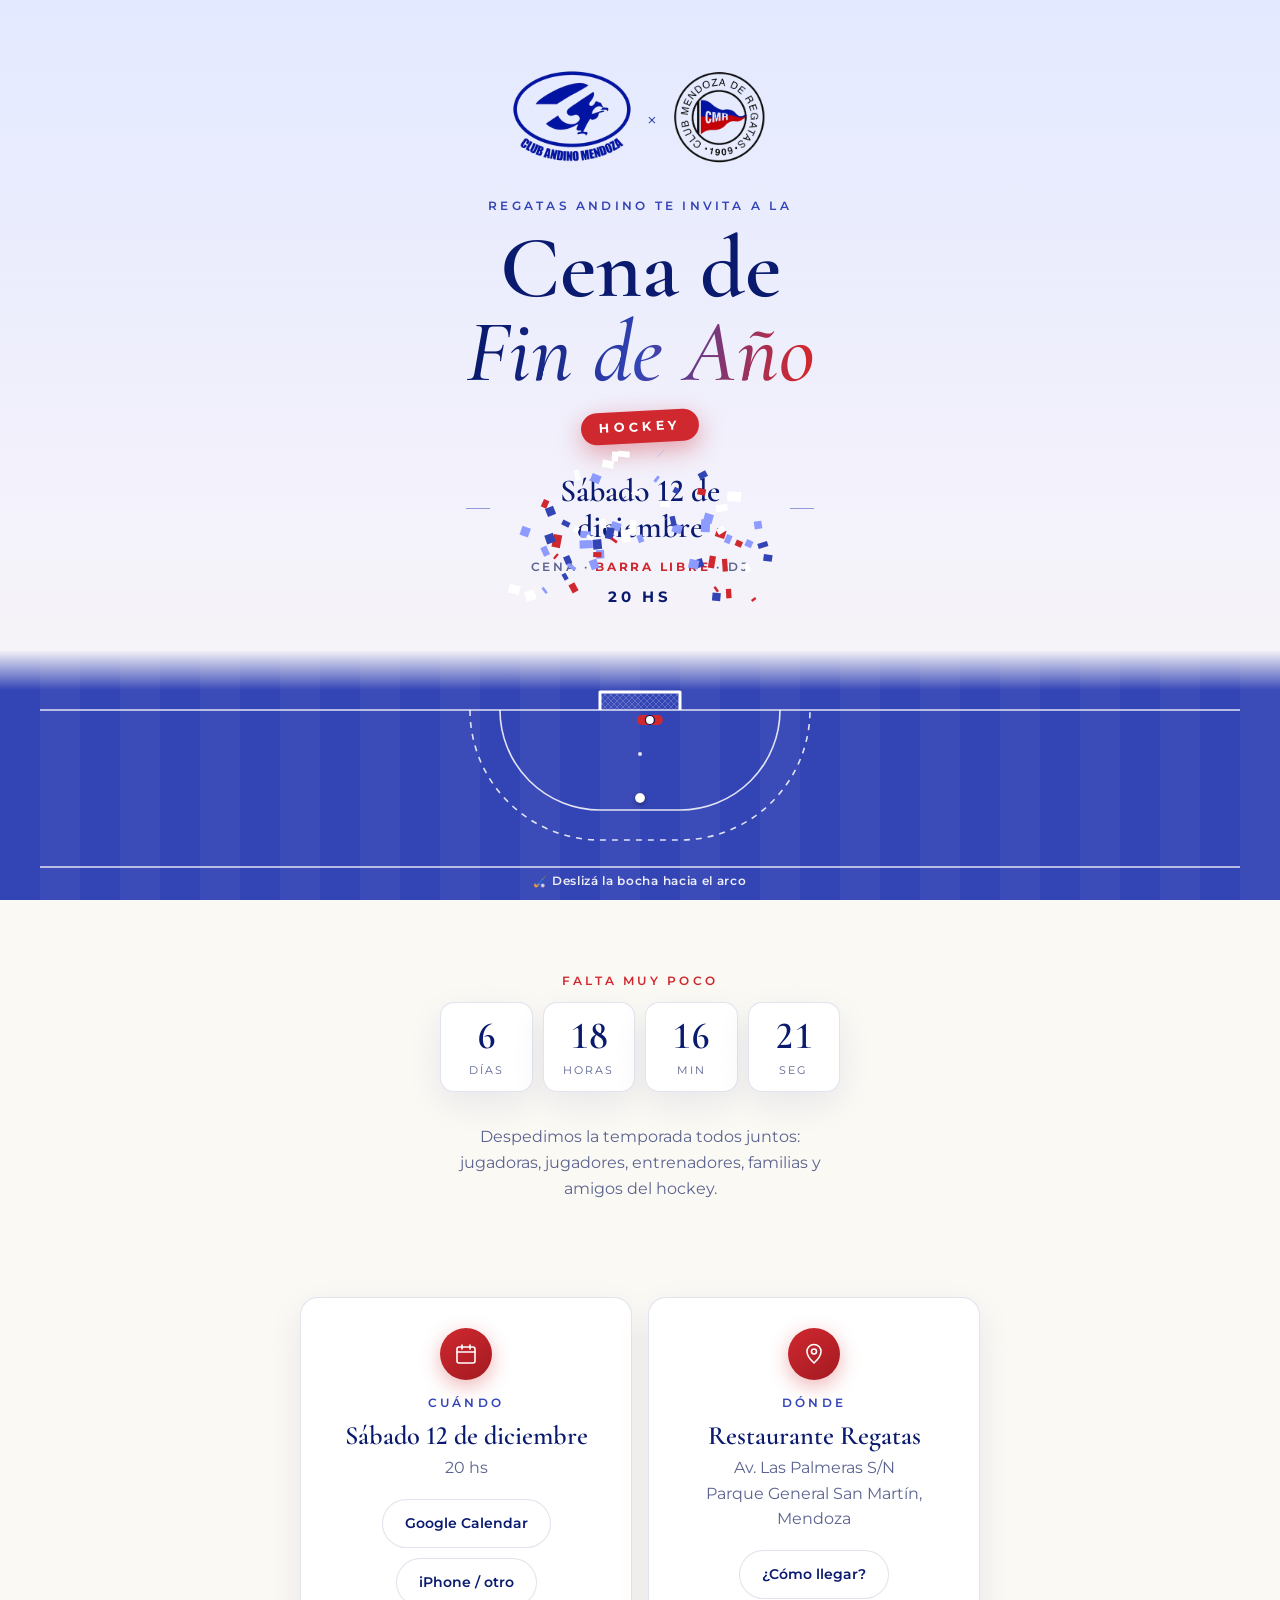
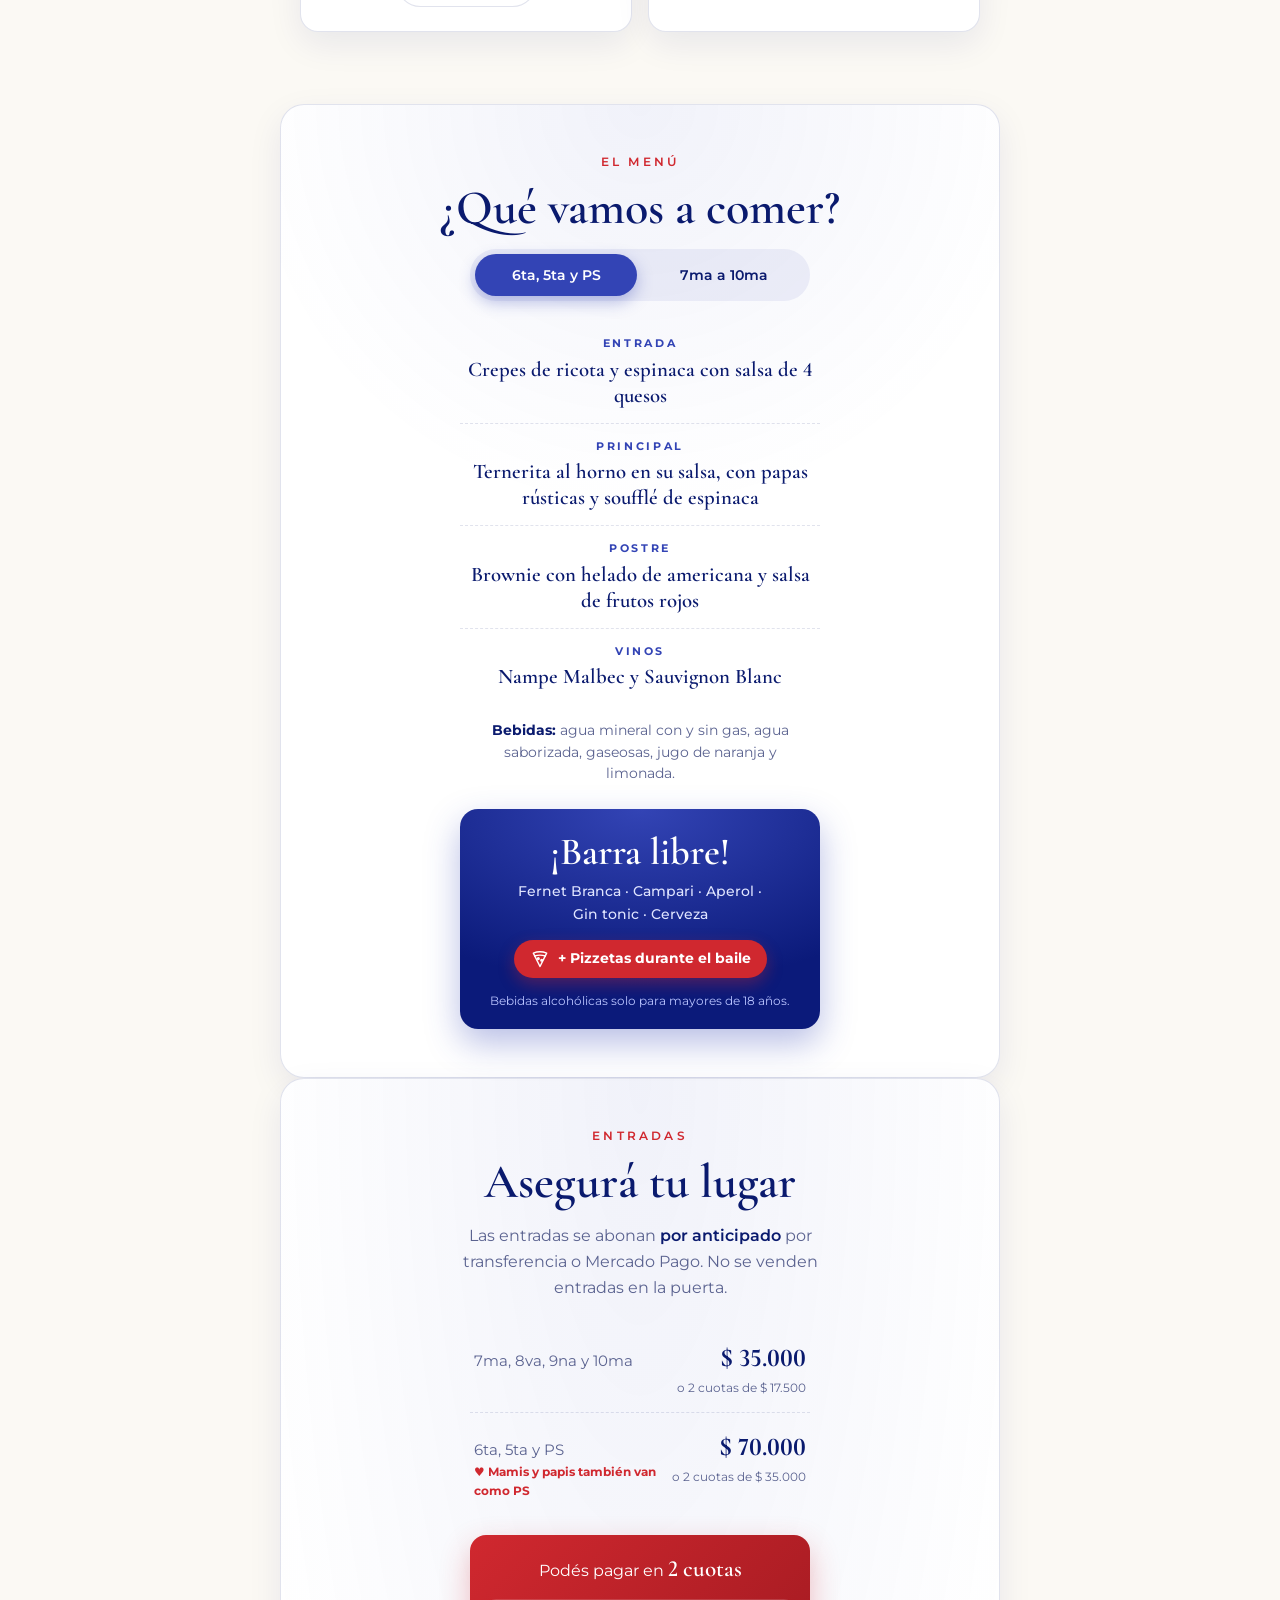
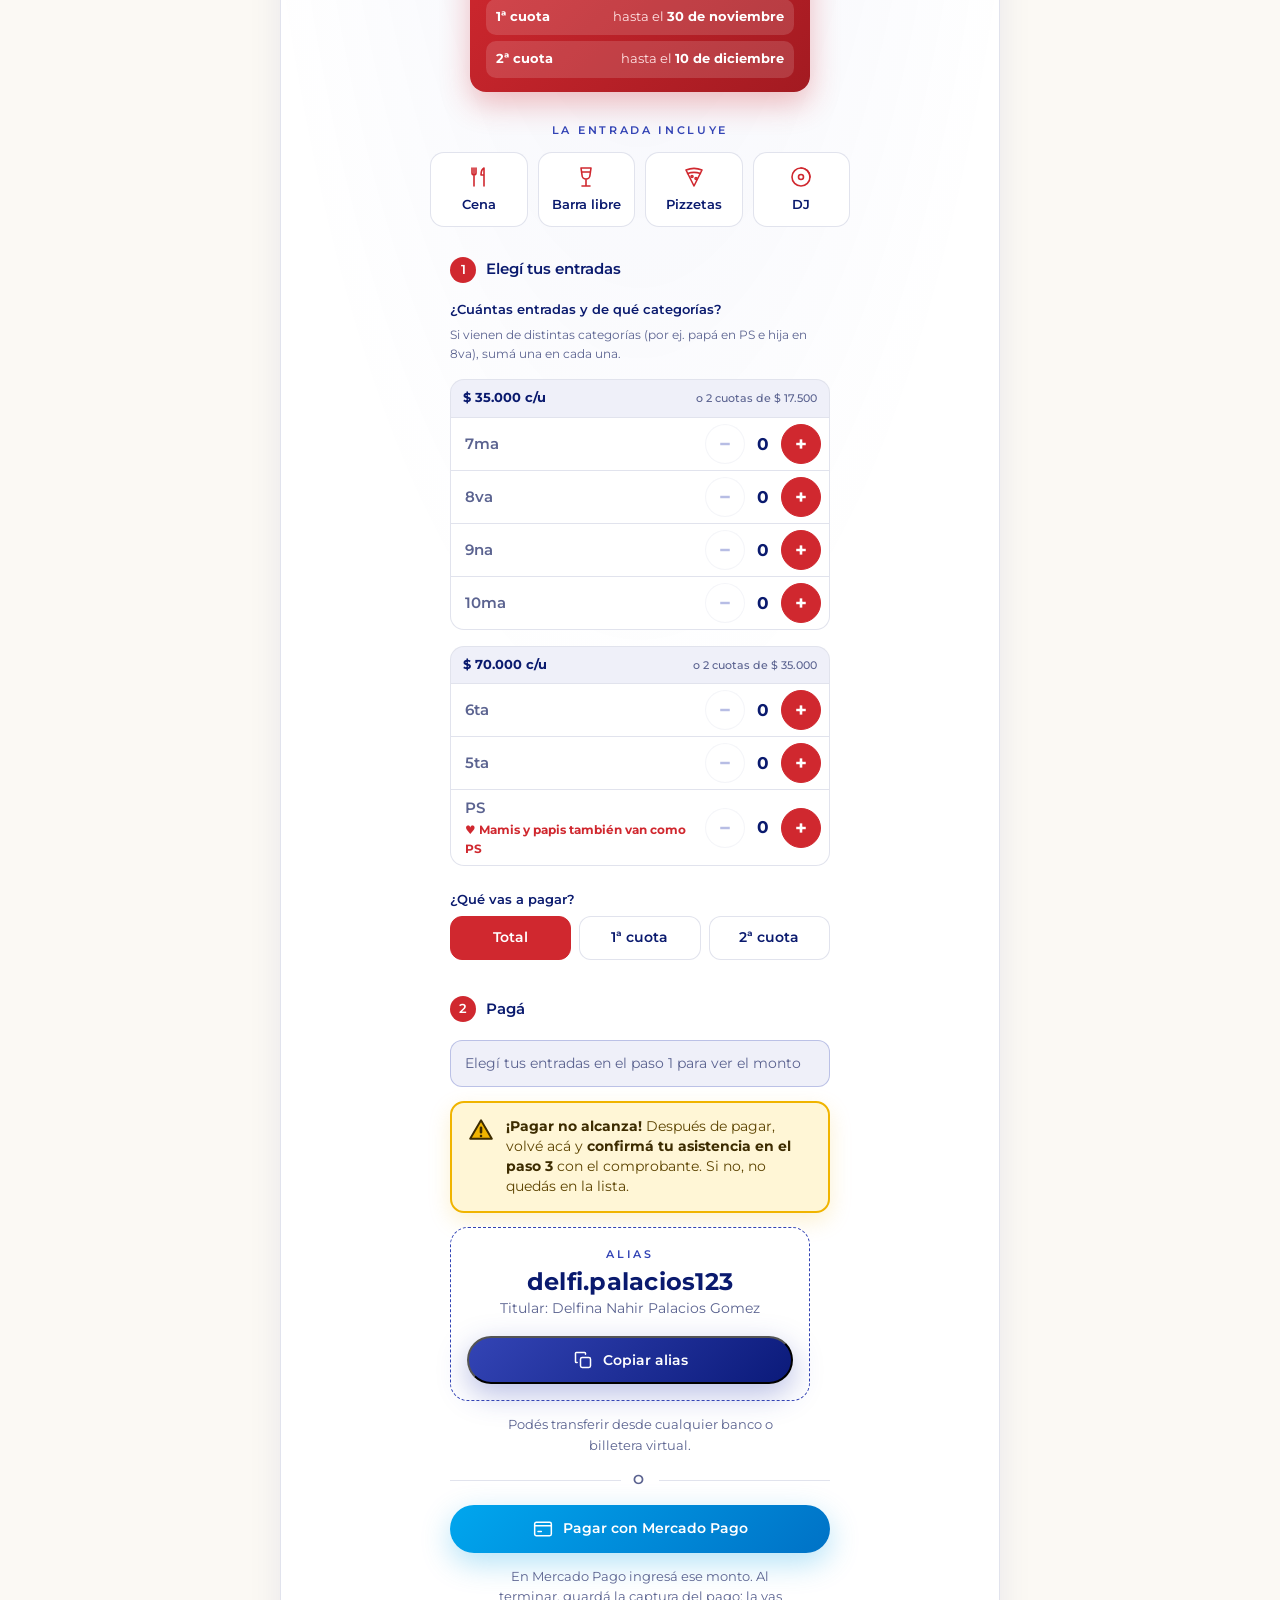
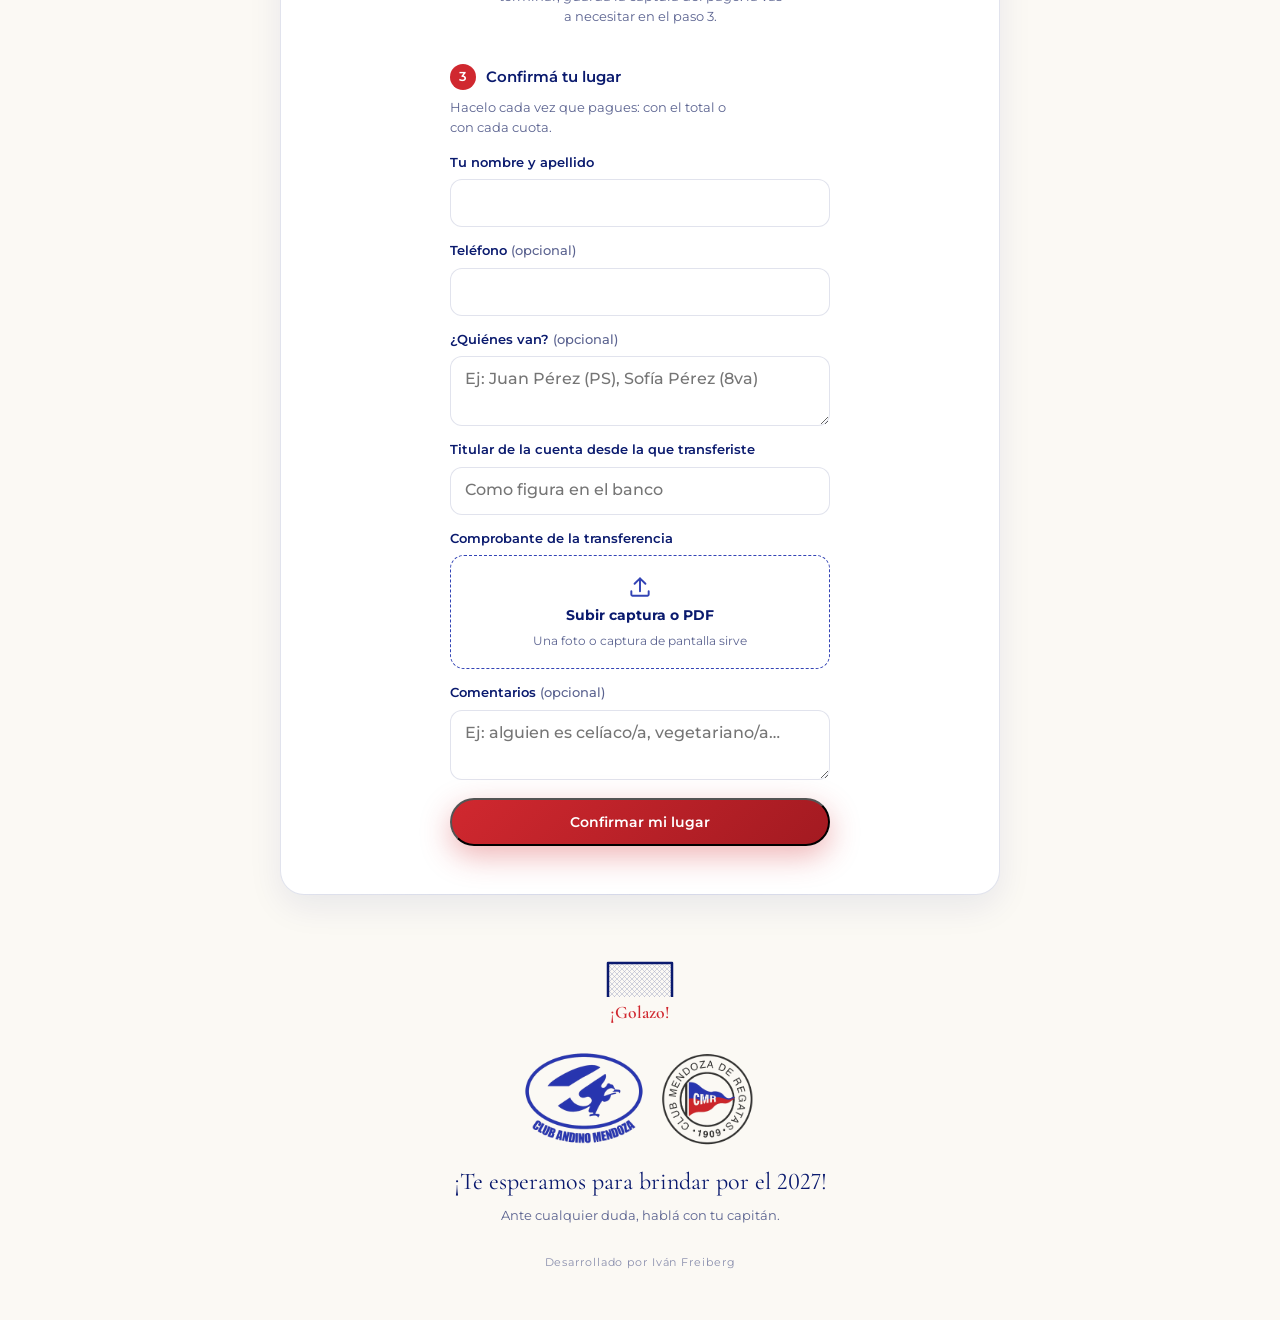
==== index.html @ 2623fb74 "La 2ª cuota no vuelve a sumar entradas en la planilla" ====
<!doctype html>
<html lang="es-AR" data-theme="claro">
<head>
  <meta charset="utf-8">
  <meta name="viewport" content="width=device-width, initial-scale=1, viewport-fit=cover">
  <title>Cena de Fin de Año del Hockey · Regatas Andino</title>
  <meta name="description" content="Te invitamos a la Cena de Fin de Año del Hockey de Regatas Andino. Sábado 12 de diciembre, 20 hs, en el Restaurante Regatas.">
  <meta name="theme-color" content="#e3e9ff">

  <!-- Tema de colores: la invitación es clara (data-theme="claro" en <html>).
       La versión oscura sigue disponible agregando ?tema=oscuro a la URL. -->
  <script>
    if (new URLSearchParams(location.search).get("tema") === "oscuro") {
      document.documentElement.removeAttribute("data-theme");
      document.querySelector('meta[name="theme-color"]').setAttribute("content", "#010a55");
    }
  </script>

  <!-- Vista previa al compartir por WhatsApp / redes sociales (las URLs tienen que ser absolutas) -->
  <link rel="canonical" href="https://ivancsir.github.io/cena-hockey/">
  <meta property="og:type" content="website">
  <meta property="og:url" content="https://ivancsir.github.io/cena-hockey/">
  <meta property="og:site_name" content="Regatas Andino">
  <meta property="og:locale" content="es_AR">
  <meta property="og:title" content="Cena de Fin de Año del Hockey · Regatas Andino">
  <meta property="og:description" content="Sábado 12 de diciembre · 20 hs · Restaurante Regatas. Cena, barra libre y DJ. ¡Te esperamos!">
  <meta property="og:image" content="https://ivancsir.github.io/cena-hockey/img/og-flyer-historia.jpg">
  <meta property="og:image:type" content="image/jpeg">
  <meta property="og:image:width" content="1080">
  <meta property="og:image:height" content="1920">
  <meta property="og:image:alt" content="Flyer de la Cena de Fin de Año del Hockey: sábado 12 de diciembre, 20 hs, Restaurante Regatas">
  <meta name="twitter:card" content="summary_large_image">

  <link rel="icon" href="img/logo-regatas.png">
  <link rel="preconnect" href="https://fonts.googleapis.com">
  <link rel="preconnect" href="https://fonts.gstatic.com" crossorigin>
  <link href="https://fonts.googleapis.com/css2?family=Cormorant+Garamond:ital,wght@0,500;0,600;1,500&family=Montserrat:wght@400;500;600;700&display=swap" rel="stylesheet">
  <!-- ?v=: cambiar el número en cada cambio para que los celulares no usen la versión vieja guardada -->
  <link rel="stylesheet" href="css/styles.css?v=4">
</head>
<body>

  <!-- ============ PORTADA ============ -->
  <header class="hero">
    <canvas class="stars" aria-hidden="true"></canvas>

    <div class="hero__content">
      <div class="logos">
        <img class="logo--blanco" src="img/logo-andino.png" alt="Club Andino Mendoza" width="660" height="520">
        <img class="logo--color" src="img/logo-andino-color.png" alt="Club Andino Mendoza" width="660" height="520">
        <span class="logos__x" aria-hidden="true">×</span>
        <img class="logo--blanco" src="img/logo-regatas.png" alt="Club Mendoza de Regatas" width="510" height="500">
        <img class="logo--color" src="img/logo-regatas-color.png" alt="Club Mendoza de Regatas" width="510" height="500">
      </div>

      <p class="eyebrow">Regatas Andino te invita a la</p>
      <h1 class="hero__title">Cena de<br><em>Fin de Año</em></h1>
      <p class="hero__tag">Hockey</p>
      <p class="hero__date">Sábado 12 de diciembre</p>
      <p class="hero__extras">Cena · <strong>Barra libre</strong> · DJ</p>
      <p class="hero__hora" data-hora>20 hs</p>
    </div>

    <!-- Cancha de hockey vista desde arriba: mini juego de tiro al arco -->
    <div class="pitch is-idle">
      <svg viewBox="0 0 400 250" preserveAspectRatio="xMidYMax meet" aria-hidden="true">
        <defs>
          <pattern id="red-cancha" width="6" height="6" patternUnits="userSpaceOnUse">
            <path d="M0 0L6 6M6 0L0 6" stroke="rgba(255,255,255,.35)" stroke-width=".6"/>
          </pattern>
        </defs>
        <!-- red del arco -->
        <rect x="160" y="42" width="80" height="18" fill="url(#red-cancha)"/>
        <g class="pitch__lines">
          <!-- línea de fondo -->
          <line x1="-400" y1="60" x2="800" y2="60"/>
          <!-- línea de 23 m -->
          <line x1="-400" y1="217" x2="800" y2="217"/>
          <!-- área -->
          <path d="M60 60 A100 100 0 0 0 160 160 L240 160 A100 100 0 0 0 340 60"/>
          <!-- línea punteada de 5 m -->
          <path class="pitch__dashed" d="M30 60 A130 130 0 0 0 160 190 L240 190 A130 130 0 0 0 370 60"/>
        </g>
        <!-- arco -->
        <path class="pitch__goal" d="M160 60 L160 42 L240 42 L240 60"/>
        <!-- punto de penal -->
        <circle class="pitch__spot" cx="200" cy="104" r="2"/>
        <!-- arquero (visto desde arriba) -->
        <g class="pitch__keeper" transform="translate(200 70)">
          <rect x="-13" y="-5" width="26" height="10" rx="5"/>
          <circle r="4.5"/>
        </g>
        <!-- bocha -->
        <circle class="pitch__ring" cx="200" cy="148" r="10"/>
        <circle class="pitch__ball" cx="200" cy="148" r="5"/>
      </svg>

      <button class="pitch__grab" type="button" aria-label="Patear al arco"></button>
      <p class="pitch__hint">🏑 Deslizá la bocha hacia el arco</p>
      <div class="pitch__toast" role="status" aria-live="polite">
        <strong></strong>
        <span></span>
        <small hidden>Seguí deslizando</small>
      </div>
    </div>
  </header>

  <main>

    <!-- ============ CUENTA REGRESIVA ============ -->
    <section id="cuenta" class="section reveal">
      <p class="eyebrow">Falta muy poco</p>
      <div class="countdown" data-countdown>
        <div><strong data-d>--</strong><span>días</span></div>
        <div><strong data-h>--</strong><span>horas</span></div>
        <div><strong data-m>--</strong><span>min</span></div>
        <div><strong data-s>--</strong><span>seg</span></div>
      </div>
      <p class="lead">Despedimos la temporada todos juntos: jugadoras, jugadores, entrenadores, familias y amigos del hockey.</p>
    </section>

    <!-- ============ CUÁNDO Y DÓNDE ============ -->
    <section class="section cards">
      <article class="card reveal">
        <div class="card__icon" aria-hidden="true">
          <svg viewBox="0 0 24 24"><rect x="3" y="5" width="18" height="16" rx="2"/><path d="M3 10h18M8 3v4M16 3v4"/></svg>
        </div>
        <h2>Cuándo</h2>
        <p class="card__big">Sábado 12 de diciembre</p>
        <p data-hora>20 hs</p>
        <div class="card__actions">
          <a class="btn btn--ghost" data-link="googleCalendar" target="_blank" rel="noopener">Google Calendar</a>
          <a class="btn btn--ghost" href="evento.ics" download="cena-hockey-regatas-andino.ics">iPhone / otro</a>
        </div>
      </article>

      <article class="card reveal">
        <div class="card__icon" aria-hidden="true">
          <svg viewBox="0 0 24 24"><path d="M12 21s-7-6.2-7-11.5A7 7 0 0 1 19 9.5C19 14.8 12 21 12 21Z"/><circle cx="12" cy="9.5" r="2.5"/></svg>
        </div>
        <h2>Dónde</h2>
        <p class="card__big">Restaurante Regatas</p>
        <p>Av. Las Palmeras S/N<br>Parque General San Martín, Mendoza</p>
        <div class="card__actions">
          <a class="btn btn--ghost" data-link="maps" target="_blank" rel="noopener">¿Cómo llegar?</a>
        </div>
      </article>
    </section>

    <!-- ============ MENÚ ============ -->
    <section id="menu" class="section section--panel reveal">
      <p class="eyebrow">El menú</p>
      <h2 class="section__title">¿Qué vamos a comer?</h2>

      <div class="tabs" role="tablist" aria-label="Menú según categoría">
        <button type="button" role="tab" id="tab-mayores" aria-controls="menu-mayores" aria-selected="true">6ta, 5ta y PS</button>
        <button type="button" role="tab" id="tab-menores" aria-controls="menu-menores" aria-selected="false" tabindex="-1">7ma a 10ma</button>
      </div>

      <div class="menu__panel" id="menu-mayores" role="tabpanel" aria-labelledby="tab-mayores">
        <dl class="platos">
          <div><dt>Entrada</dt><dd>Crepes de ricota y espinaca con salsa de 4 quesos</dd></div>
          <div><dt>Principal</dt><dd>Ternerita al horno en su salsa, con papas rústicas y soufflé de espinaca</dd></div>
          <div><dt>Postre</dt><dd>Brownie con helado de americana y salsa de frutos rojos</dd></div>
          <div><dt>Vinos</dt><dd>Nampe Malbec y Sauvignon Blanc</dd></div>
        </dl>
      </div>

      <div class="menu__panel" id="menu-menores" role="tabpanel" aria-labelledby="tab-menores" hidden>
        <dl class="platos">
          <div><dt>Principal</dt><dd>Milanesa con papas fritas</dd></div>
          <div><dt>Postre</dt><dd>Helado</dd></div>
        </dl>
      </div>

      <p class="menu__bebidas"><strong>Bebidas:</strong> agua mineral con y sin gas, agua saborizada, gaseosas, jugo de naranja y limonada.</p>

      <!-- Solo se muestra en la pestaña "6ta, 5ta y PS" -->
      <div class="barra" data-solo-tab="menu-mayores">
        <p class="barra__titulo">¡Barra libre!</p>
        <p class="barra__items">Fernet Branca · Campari · Aperol · Gin tonic · Cerveza</p>
        <p class="barra__pizzetas">
          <svg viewBox="0 0 24 24" aria-hidden="true"><path d="M4 5c5-2 11-2 16 0L12 21 4 5Z"/><path d="M5.6 8.4c4-1.3 8.8-1.3 12.8 0"/><circle cx="10" cy="11.5" r="1"/><circle cx="14" cy="13.5" r="1"/></svg>
          + Pizzetas durante el baile
        </p>
        <p class="barra__nota">Bebidas alcohólicas solo para mayores de 18 años.</p>
      </div>
    </section>

    <!-- ============ ENTRADAS ============ -->
    <section id="entradas" class="section section--panel reveal">
      <p class="eyebrow">Entradas</p>
      <h2 class="section__title">Asegurá tu lugar</h2>
      <p class="lead">Las entradas se abonan <strong>por anticipado</strong> por transferencia o Mercado Pago. No se venden entradas en la puerta.</p>

      <ul class="prices" data-prices></ul>

      <div class="cuotas">
        <p class="cuotas__title">Podés pagar en <strong>2 cuotas</strong></p>
        <ol class="cuotas__list">
          <li><strong>1ª cuota</strong><span>hasta el <b data-cuota1>30 de noviembre</b></span></li>
          <li><strong>2ª cuota</strong><span>hasta el <b data-cuota2>10 de diciembre</b></span></li>
        </ol>
      </div>

      <p class="includes__title">La entrada incluye</p>
      <ul class="includes">
        <li>
          <svg viewBox="0 0 24 24" aria-hidden="true"><path d="M7 3v8M5 3v5a2 2 0 0 0 4 0V3M7 11v10M17 21V3c-2 1-3 3.5-3 7h3"/></svg>
          Cena
        </li>
        <li>
          <svg viewBox="0 0 24 24" aria-hidden="true"><path d="M7 3h10l-1 7a4 4 0 0 1-8 0L7 3ZM12 14v7M8 21h8M7.5 7h9"/></svg>
          Barra libre
        </li>
        <li>
          <svg viewBox="0 0 24 24" aria-hidden="true"><path d="M4 5c5-2 11-2 16 0L12 21 4 5Z"/><path d="M5.6 8.4c4-1.3 8.8-1.3 12.8 0"/><circle cx="10" cy="11.5" r="1"/><circle cx="14" cy="13.5" r="1"/></svg>
          Pizzetas
        </li>
        <li>
          <svg viewBox="0 0 24 24" aria-hidden="true"><circle cx="12" cy="12" r="9"/><circle cx="12" cy="12" r="2.5"/><path d="M12 3a9 9 0 0 1 9 9"/></svg>
          DJ
        </li>
      </ul>

      <!-- Compra en 3 pasos: 1) entradas → 2) pago → 3) datos + comprobante -->
      <div class="pago">
        <form class="form" data-form novalidate>

        <!-- PASO 1 -->
        <p class="pago__step" id="confirmar"><span>1</span> Elegí tus entradas</p>

        <fieldset class="field entradas-sel" data-entradas>
          <legend>¿Cuántas entradas y de qué categorías?</legend>
          <p class="entradas-sel__hint">Si vienen de distintas categorías (por ej. papá en PS e hija en 8va), sumá una en cada una.</p>
          <!-- Las categorías se arman desde CONFIG.precios en js/main.js -->
        </fieldset>

        <fieldset class="field opciones">
          <legend>¿Qué vas a pagar?</legend>
          <label><input type="radio" name="pago" value="Total" checked><span>Total</span></label>
          <label><input type="radio" name="pago" value="1ª cuota"><span>1ª cuota</span></label>
          <label><input type="radio" name="pago" value="2ª cuota"><span>2ª cuota</span></label>
        </fieldset>

        <p class="form__cuota2" data-aviso-cuota2 hidden>Elegí arriba <strong>las mismas entradas que en la 1ª cuota</strong>. Es solo para calcular el monto: no se suman entradas nuevas.</p>

        <p class="form__total" data-total hidden>Total a transferir: <strong></strong></p>

        <!-- PASO 2 -->
        <p class="pago__step"><span>2</span> Pagá</p>

        <div class="pago__monto" data-monto-pago>
          <span data-monto-label>Elegí tus entradas en el paso 1 para ver el monto</span>
          <strong data-monto-valor></strong>
        </div>

        <div class="pago__aviso" role="note">
          <svg viewBox="0 0 24 24" aria-hidden="true"><path d="M12 3 2 20h20L12 3Z"/><path d="M12 10v4M12 17.5v.01" fill="none" stroke-width="2.4"/></svg>
          <p><strong>¡Pagar no alcanza!</strong> Después de pagar, volvé acá y <strong>confirmá tu asistencia en el paso 3</strong> con el comprobante. Si no, no quedás en la lista.</p>
        </div>

        <div class="pago__box">
          <p class="pago__label">Alias</p>
          <p class="pago__alias" data-alias>PENDIENTE</p>
          <p class="pago__titular">Titular: <span data-titular>PENDIENTE</span></p>
          <button class="btn btn--primary pago__copy" type="button" data-copiar>
            <svg viewBox="0 0 24 24" aria-hidden="true"><rect x="9" y="9" width="12" height="12" rx="2"/><path d="M5 15H4a1 1 0 0 1-1-1V4a1 1 0 0 1 1-1h10a1 1 0 0 1 1 1v1"/></svg>
            <span>Copiar alias</span>
          </button>
        </div>
        <p class="pago__hint pago__hint--sm">Podés transferir desde cualquier banco o billetera virtual.</p>

        <p class="pago__o"><span>o</span></p>
        <a class="btn btn--mp" data-link="mercadoPago" target="_blank" rel="noopener">
          <svg viewBox="0 0 24 24" aria-hidden="true"><path d="M2 8h20v10a2 2 0 0 1-2 2H4a2 2 0 0 1-2-2V8Zm0 0V6a2 2 0 0 1 2-2h16a2 2 0 0 1 2 2v2M6 15h4"/></svg>
          Pagar con Mercado Pago
        </a>
        <p class="pago__hint">En Mercado Pago ingresá ese monto. Al terminar, guardá la captura del pago: la vas a necesitar en el paso 3.</p>

        <!-- PASO 3 -->
        <p class="pago__step"><span>3</span> Confirmá tu lugar</p>
        <p class="pago__hint pago__hint--top">Hacelo cada vez que pagues: con el total o con cada cuota.</p>

          <label class="field">
            <span>Tu nombre y apellido</span>
            <input name="nombre" type="text" autocomplete="name" required maxlength="80">
          </label>

          <label class="field">
            <span>Teléfono <em>(opcional)</em></span>
            <input name="telefono" type="tel" autocomplete="tel" inputmode="tel" maxlength="30">
          </label>

          <label class="field">
            <span>¿Quiénes van? <em>(opcional)</em></span>
            <textarea name="asistentes" rows="2" maxlength="400" placeholder="Ej: Juan Pérez (PS), Sofía Pérez (8va)"></textarea>
          </label>

          <label class="field">
            <span>Titular de la cuenta desde la que transferiste</span>
            <input name="titular" type="text" required maxlength="80" placeholder="Como figura en el banco">
          </label>

          <div class="field">
            <span>Comprobante de la transferencia</span>
            <label class="upload" data-upload>
              <input name="comprobante" type="file" accept="image/*,application/pdf" required>
              <svg viewBox="0 0 24 24" aria-hidden="true"><path d="M12 16V4M7 9l5-5 5 5M4 16v3a1 1 0 0 0 1 1h14a1 1 0 0 0 1-1v-3"/></svg>
              <strong data-upload-label>Subir captura o PDF</strong>
              <small>Una foto o captura de pantalla sirve</small>
            </label>
          </div>

          <label class="field">
            <span>Comentarios <em>(opcional)</em></span>
            <textarea name="comentarios" rows="2" maxlength="300" placeholder="Ej: alguien es celíaco/a, vegetariano/a…"></textarea>
          </label>

          <!-- Trampa para bots: no completar -->
          <input class="form__hp" name="website" type="text" tabindex="-1" autocomplete="off" aria-hidden="true">

          <p class="form__error" data-form-error role="alert" hidden></p>

          <button class="btn btn--primary form__submit" type="submit">
            <span data-submit-label>Confirmar mi lugar</span>
          </button>
        </form>

        <div class="form__ok" data-form-ok hidden>
          <p class="form__ok-title">¡Ya estás en la lista! 🏑</p>
          <p>Vamos a verificar tu transferencia. ¡Nos vemos el sábado 12 de diciembre!</p>
          <p class="form__ok-cuota" data-ok-cuota hidden>Acordate: la <strong>2ª cuota</strong> se paga hasta el <strong data-cuota2>10 de diciembre</strong>. Cuando la pagues, volvé a cargar el comprobante acá eligiendo “2ª cuota”.</p>
          <button class="btn btn--ghost" type="button" data-form-otra>Cargar otra persona</button>
        </div>
      </div>
    </section>

  </main>

  <footer class="footer">
    <div class="footer__goal" aria-hidden="true">
      <svg viewBox="0 0 76 40">
        <defs>
          <pattern id="red-pie" width="5" height="5" patternUnits="userSpaceOnUse">
            <path d="M0 0L5 5M5 0L0 5" stroke="currentColor" stroke-width=".5" opacity=".35"/>
          </pattern>
        </defs>
        <rect class="red" x="6" y="4" width="64" height="34" fill="url(#red-pie)"/>
        <path class="marco" d="M6 38 L6 4 L70 4 L70 38"/>
      </svg>
      <p class="footer__goal-txt">¡Golazo!</p>
    </div>
    <div class="logos logos--small">
      <img class="logo--blanco" src="img/logo-andino.png" alt="Club Andino Mendoza" loading="lazy" width="660" height="520">
      <img class="logo--color" src="img/logo-andino-color.png" alt="Club Andino Mendoza" loading="lazy" width="660" height="520">
      <img class="logo--blanco" src="img/logo-regatas.png" alt="Club Mendoza de Regatas" loading="lazy" width="510" height="500">
      <img class="logo--color" src="img/logo-regatas-color.png" alt="Club Mendoza de Regatas" loading="lazy" width="510" height="500">
    </div>
    <p>¡Te esperamos para brindar por el 2027!</p>
    <p class="footer__small">Ante cualquier duda, hablá con tu capitán.</p>
    <p class="footer__credit">Desarrollado por Iván Freiberg</p>
  </footer>

  <!-- Barra fija para celular -->
  <nav class="dock" aria-label="Acciones rápidas">
    <a href="#entradas">Entradas</a>
    <a class="dock__main" href="#confirmar">Confirmar</a>
    <a data-link="maps" target="_blank" rel="noopener">Cómo llegar</a>
  </nav>

  <!-- La jugada: recorrido de la bocha mientras se baja -->
  <svg class="jugada" aria-hidden="true">
    <defs><clipPath id="jugada-clip"><rect x="0" y="0" width="100%" height="0"/></clipPath></defs>
    <path class="jugada__trail" clip-path="url(#jugada-clip)"/>
    <circle class="jugada__ball" r="6" style="opacity:0"/>
  </svg>

  <!-- Festejo de gol al confirmar o comprar -->
  <div class="gol" hidden>
    <div class="gol__card" role="status" aria-live="assertive">
      <svg class="gol__arco" viewBox="0 0 150 80" aria-hidden="true">
        <defs>
          <pattern id="red-gol" width="7" height="7" patternUnits="userSpaceOnUse">
            <path d="M0 0L7 7M7 0L0 7" stroke="rgba(255,255,255,.4)" stroke-width=".7"/>
          </pattern>
        </defs>
        <rect class="red" x="10" y="8" width="130" height="70" fill="url(#red-gol)"/>
        <path class="marco" d="M10 78 L10 8 L140 8 L140 78"/>
        <circle class="bocha" cx="75" cy="52" r="7"/>
      </svg>
      <p class="gol__title">¡GOL!</p>
      <p class="gol__msg"></p>
    </div>
  </div>

  <script src="js/main.js?v=4" defer></script>
</body>
</html>
---- css/styles.css ----
/* ==========================================================
   Fiesta de Fin de Año · Regatas Andino
   Mobile-first: los estilos base son para celular.
   ========================================================== */

:root {
  --navy-950: #00061f;
  --navy-900: #010838;
  --navy-800: #010a55;
  --navy-700: #0b1a7a;
  --royal: #3344b5;
  --royal-light: #8d9bff;
  --red: #d0282f;

  /* Color principal (botones, etiquetas, destacados) */
  --primary: #3344b5;
  --primary-dark: #0b1a7a;
  --primary-soft: rgba(51, 68, 181, .08);
  --primary-line: rgba(51, 68, 181, .28);
  --primary-shadow: rgba(51, 68, 181, .35);

  /* Color secundario (detalles: etiquetas chicas, íconos, festejos) */
  --secondary: #d0282f;
  --white: #ffffff;

  /* ---- Tema oscuro (por defecto) ---- */
  --heading: #ffffff;
  --text: #e8ebff;
  --muted: #aab3e6;
  --accent: #8d9bff;
  --line: rgba(141, 155, 255, 0.22);
  --panel: rgba(255, 255, 255, 0.04);
  --panel-shadow: none;
  --panel-glow: rgba(51, 68, 181, .28);
  --page-bg: var(--navy-900);
  --page-bg-image:
    radial-gradient(120% 60% at 50% 0%, var(--navy-800) 0%, transparent 70%),
    linear-gradient(180deg, var(--navy-900), var(--navy-950));
  --hero-bg: transparent;
  --title-gradient: linear-gradient(100deg, #fff 10%, #8d9bff 45%, #ff8a8f 90%);
  --logo-shadow: drop-shadow(0 4px 18px rgba(0, 0, 0, .35));
  --ghost-bg: rgba(255, 255, 255, .05);
  --ghost-bg-hover: rgba(255, 255, 255, .1);
  --dock-bg: rgba(1, 8, 56, .82);
  --dock-shadow: 0 10px 30px rgba(0, 0, 0, .4);
  --turf: #0b1a7a;
  --turf-stripe: rgba(255, 255, 255, .025);
  --pitch-line: rgba(255, 255, 255, .7);

  --font-display: "Cormorant Garamond", Georgia, serif;
  --font-body: "Montserrat", system-ui, -apple-system, "Segoe UI", sans-serif;

  --radius: 18px;
  --gutter: 20px;
  --dock-h: 64px;
}

/* ---- Tema claro: se activa con data-theme="claro" en <html> ---- */
:root[data-theme="claro"] {
  --heading: #0a1a6e;
  --text: #2a3160;
  --muted: #5b6390;
  --accent: #3344b5;
  --line: rgba(10, 26, 110, .12);
  --panel: #ffffff;
  --panel-shadow: 0 12px 34px rgba(10, 26, 110, .08);
  --panel-glow: rgba(51, 68, 181, .07);
  --page-bg: #fbf9f4;
  --page-bg-image: linear-gradient(180deg, #fbf9f4, #f4f1ea);
  --hero-bg: linear-gradient(180deg, #e3e9ff 0%, #f3f1fb 55%, #fbf9f4 100%);
  --title-gradient: linear-gradient(100deg, #0a1a6e 10%, #3344b5 50%, #d0282f 95%);
  --logo-shadow: none;
  --ghost-bg: #ffffff;
  --ghost-bg-hover: #eef1ff;
  --dock-bg: rgba(255, 255, 255, .88);
  --dock-shadow: 0 10px 30px rgba(10, 26, 110, .15);
  --turf: #3344b5;
  --turf-stripe: rgba(255, 255, 255, .04);
  --pitch-line: rgba(255, 255, 255, .85);
}
:root[data-theme="claro"] .stars { display: none; }

/* Logos: versión blanca para fondo oscuro, versión a color para fondo claro */
.logo--color { display: none; }
:root[data-theme="claro"] .logo--blanco { display: none; }
:root[data-theme="claro"] .logo--color { display: block; }

*, *::before, *::after { box-sizing: border-box; }
[hidden] { display: none !important; }

html { scroll-behavior: smooth; -webkit-text-size-adjust: 100%; font-variant-numeric: lining-nums; }

body {
  margin: 0;
  font-family: var(--font-body);
  font-size: 16px;
  line-height: 1.6;
  color: var(--text);
  background: var(--page-bg);
  background-image: var(--page-bg-image);
  background-attachment: fixed;
  padding-bottom: calc(var(--dock-h) + env(safe-area-inset-bottom));
  overflow-x: hidden;
}

img { max-width: 100%; display: block; }
a { color: inherit; }

/* ---------- Tipografía ---------- */
.eyebrow {
  margin: 0 0 .75rem;
  font-size: .72rem;
  font-weight: 600;
  letter-spacing: .28em;
  text-transform: uppercase;
  color: var(--secondary);
}

.section__title {
  margin: 0 0 1rem;
  font-family: var(--font-display);
  font-weight: 600;
  font-size: clamp(2.1rem, 9vw, 3rem);
  line-height: 1.05;
  color: var(--heading);
}

.lead { margin: 0 auto 1.5rem; max-width: 34ch; color: var(--muted); }
.lead strong { color: var(--heading); font-weight: 600; }

/* ---------- Portada ---------- */
.hero {
  position: relative;
  min-height: 100svh;
  display: flex;
  flex-direction: column;
  justify-content: center;
  align-items: center;
  text-align: center;
  padding: 48px var(--gutter) 270px;
  overflow: hidden;
  isolation: isolate;
  background: var(--hero-bg);
}

.stars { position: absolute; inset: 0; width: 100%; height: 100%; z-index: -1; }

.hero__content { position: relative; z-index: 1; animation: rise 1.2s cubic-bezier(.2,.7,.2,1) both; }

.logos {
  display: flex;
  align-items: center;
  justify-content: center;
  gap: 14px;
  margin-bottom: 2rem;
}
.logos img { height: 74px; width: auto; filter: var(--logo-shadow); }
.logos__x { font-family: var(--font-display); font-size: 1.6rem; color: var(--accent); }

.hero__tag {
  display: inline-block;
  margin: 0 0 1.9rem;
  padding: 6px 18px;
  border-radius: 999px;
  background: var(--secondary);
  color: #fff;
  font-size: .8rem;
  font-weight: 700;
  letter-spacing: .3em;
  text-transform: uppercase;
  transform: rotate(-3deg);
  box-shadow: 0 8px 24px rgba(208, 40, 47, .4);
}

.hero__title {
  margin: 0 0 1rem;
  font-family: var(--font-display);
  font-weight: 600;
  font-size: clamp(3.2rem, 15vw, 5.5rem);
  line-height: .95;
  color: var(--heading);
}
.hero__title em {
  font-style: italic;
  font-weight: 500;
  background: var(--title-gradient);
  -webkit-background-clip: text;
  background-clip: text;
  color: transparent;
}

.hero__date {
  display: flex;
  align-items: center;
  justify-content: center;
  gap: 12px;
  margin: 0;
  font-family: var(--font-display);
  font-size: clamp(1.35rem, 6vw, 2rem);
  font-weight: 600;
  line-height: 1.1;
  color: var(--heading);
}
.hero__date::before,
.hero__date::after {
  content: "";
  flex: 0 0 24px;
  height: 1px;
  background: var(--accent);
  opacity: .5;
}

/* Cancha de hockey (sintético azul) + mini juego */
.pitch {
  position: absolute;
  left: 0; right: 0; bottom: 0;
  height: 250px;
  z-index: 0;
}
.pitch::before {
  content: "";
  position: absolute;
  inset: 0;
  z-index: -1;
  background:
    repeating-linear-gradient(90deg, transparent 0 40px, var(--turf-stripe) 40px 80px),
    var(--turf);
  -webkit-mask-image: linear-gradient(180deg, transparent 0, #000 40px);
  mask-image: linear-gradient(180deg, transparent 0, #000 40px);
}
.pitch svg { display: block; width: 100%; height: 100%; overflow: visible; cursor: crosshair; -webkit-tap-highlight-color: transparent; }
.pitch__lines { fill: none; stroke: var(--pitch-line); stroke-width: 1.6; }
.pitch__lines * { vector-effect: non-scaling-stroke; }
.pitch__dashed { stroke-dasharray: 6 6; }
.pitch__goal { fill: none; stroke: #fff; stroke-width: 3; stroke-linejoin: round; }
.pitch__spot { fill: var(--pitch-line); }
.pitch__keeper rect { fill: var(--red); }
.pitch__keeper circle { fill: #fff; stroke: var(--navy-800); stroke-width: 1.2; }
.pitch__ball { fill: #fff; stroke: rgba(0, 0, 0, .2); stroke-width: .6; filter: drop-shadow(0 2px 2px rgba(0, 0, 0, .35)); }
.pitch__ring {
  fill: none; stroke: #fff; stroke-width: 1.2; opacity: 0;
  transform-box: fill-box; transform-origin: center;
}
.pitch.is-idle .pitch__ring { animation: ring 1.6s ease-out infinite; }

.pitch__grab {
  position: absolute;
  width: 96px; height: 96px;
  margin: -48px 0 0 -48px;
  padding: 0;
  border: 0;
  border-radius: 50%;
  background: transparent;
  cursor: grab;
  touch-action: none;
  -webkit-tap-highlight-color: transparent;
}
.pitch__grab:focus-visible { outline: 2px dashed #fff; outline-offset: -20px; }

.pitch__hint {
  position: absolute;
  left: 0; right: 0; bottom: 10px;
  margin: 0;
  text-align: center;
  font-size: .72rem;
  font-weight: 600;
  letter-spacing: .06em;
  color: rgba(255, 255, 255, .9);
  pointer-events: none;
  transition: opacity .3s ease;
}
.pitch:not(.is-idle) .pitch__hint { opacity: 0; }

.pitch__toast {
  position: absolute;
  /* dentro de la cancha, debajo del arco: así no tapa el texto de la portada */
  left: 50%; top: 62%;
  display: grid;
  gap: 2px;
  min-width: 220px;
  padding: 12px 22px;
  border-radius: 18px;
  background: #fff;
  color: var(--navy-800);
  text-align: center;
  box-shadow: 0 14px 40px rgba(0, 0, 0, .3);
  max-width: calc(100% - 2 * var(--gutter));
  transform: translate(-50%, -35%) scale(.8);
  opacity: 0;
  pointer-events: none;
  transition: opacity .25s ease, transform .35s cubic-bezier(.2, 1.4, .4, 1);
  z-index: 3;
}
.pitch__toast.is-show { opacity: 1; transform: translate(-50%, -50%) scale(1); pointer-events: auto; }
.pitch__toast strong { font-family: var(--font-display); font-size: 2rem; line-height: 1; color: var(--secondary); }
.pitch__toast span { font-size: .8rem; font-weight: 500; }
.pitch__toast small { margin-top: 6px; font-size: .8rem; font-weight: 700; color: var(--royal); }

/* ---------- Secciones ---------- */
.section {
  padding: 72px var(--gutter);
  text-align: center;
  max-width: 720px;
  margin: 0 auto;
}

.section--panel {
  margin: 0 var(--gutter);
  padding: 48px 22px;
  border: 1px solid var(--line);
  border-radius: calc(var(--radius) + 6px);
  background:
    radial-gradient(80% 60% at 50% 0%, var(--panel-glow), transparent 70%),
    var(--panel);
  box-shadow: var(--panel-shadow);
}
@media (min-width: 760px) { .section--panel { margin: 0 auto; } }

/* Cuenta regresiva */
.countdown {
  display: grid;
  grid-template-columns: repeat(4, 1fr);
  gap: 10px;
  max-width: 400px;
  margin: 0 auto 2rem;
}
.countdown div {
  padding: 14px 4px 10px;
  border: 1px solid var(--line);
  border-radius: 14px;
  background: var(--panel);
  box-shadow: var(--panel-shadow);
}
.countdown strong {
  display: block;
  font-family: var(--font-display);
  font-size: 2.4rem;
  font-weight: 600;
  line-height: 1;
  color: var(--heading);
  font-variant-numeric: tabular-nums lining-nums;
}
.countdown span { font-size: .66rem; letter-spacing: .18em; text-transform: uppercase; color: var(--muted); }

/* Tarjetas cuándo / dónde */
.cards { display: grid; gap: 16px; padding-top: 0; }
@media (min-width: 640px) { .cards { grid-template-columns: 1fr 1fr; } }

.card {
  padding: 30px 20px 24px;
  border: 1px solid var(--line);
  border-radius: var(--radius);
  background: var(--panel);
  box-shadow: var(--panel-shadow);
}
.card h2 {
  margin: 0 0 .5rem;
  font-size: .72rem;
  font-weight: 600;
  letter-spacing: .28em;
  text-transform: uppercase;
  color: var(--accent);
}
.card p { margin: 0; color: var(--muted); }
.card .card__big {
  font-family: var(--font-display);
  font-size: 1.65rem;
  font-weight: 600;
  line-height: 1.15;
  color: var(--heading);
  margin-bottom: .25rem;
}

.card__icon {
  width: 52px; height: 52px;
  margin: 0 auto 14px;
  display: grid; place-items: center;
  border-radius: 50%;
  background: linear-gradient(145deg, var(--secondary), #a31a21);
  box-shadow: 0 6px 20px rgba(208, 40, 47, .35);
}
.card__icon svg { width: 24px; height: 24px; fill: none; stroke: #fff; stroke-width: 1.6; stroke-linecap: round; stroke-linejoin: round; }

.card__actions { display: flex; flex-wrap: wrap; gap: 10px; justify-content: center; margin-top: 18px; }

/* Botones */
.btn {
  display: inline-flex;
  align-items: center;
  justify-content: center;
  gap: 10px;
  min-height: 48px;
  padding: 12px 22px;
  border-radius: 999px;
  font-family: var(--font-body);
  font-size: .9rem;
  font-weight: 600;
  text-decoration: none;
  cursor: pointer;
  transition: transform .15s ease, background-color .2s ease, box-shadow .2s ease;
  -webkit-tap-highlight-color: transparent;
}
.btn:active { transform: scale(.97); }
.btn svg { width: 20px; height: 20px; fill: none; stroke: currentColor; stroke-width: 1.8; stroke-linecap: round; stroke-linejoin: round; }

.btn--primary {
  width: 100%;
  max-width: 360px;
  color: #fff;
  background: linear-gradient(135deg, var(--primary), var(--primary-dark));
  box-shadow: 0 10px 30px var(--primary-shadow);
}

.btn--ghost { color: var(--heading); border: 1px solid var(--line); background: var(--ghost-bg); }
.btn--ghost:hover { background: var(--ghost-bg-hover); }

.note { margin: 1.25rem auto 0; max-width: 32ch; font-size: .82rem; color: var(--muted); }

/* Precios */
.prices { list-style: none; margin: 0 auto 1.75rem; padding: 0; max-width: 340px; text-align: left; }
.prices li {
  display: flex;
  justify-content: space-between;
  align-items: baseline;
  gap: 12px;
  padding: 14px 4px;
  border-bottom: 1px dashed var(--line);
}
.prices li:last-child { border-bottom: 0; }
.prices span { color: var(--muted); font-size: .92rem; }
.prices strong { font-family: var(--font-display); font-size: 1.6rem; color: var(--heading); white-space: nowrap; }

.prices__val { display: grid; justify-items: end; gap: 0; }
.prices__val small { font-size: .74rem; color: var(--muted); white-space: nowrap; }

.hero__extras {
  margin: .9rem 0 0;
  font-size: .72rem;
  font-weight: 600;
  letter-spacing: .24em;
  text-transform: uppercase;
  color: var(--muted);
}
.hero__hora {
  margin: .5rem 0 0;
  font-size: .95rem;
  font-weight: 700;
  letter-spacing: .24em;
  text-transform: uppercase;
  color: var(--heading);
}
.hero .eyebrow { color: var(--accent); } /* en la portada el rojo queda para HOCKEY */
.hero__extras strong { color: var(--secondary); font-weight: 700; }

/* Menú */
.tabs {
  display: grid;
  grid-template-columns: 1fr 1fr;
  gap: 6px;
  max-width: 340px;
  margin: 0 auto 1.25rem;
  padding: 5px;
  border-radius: 999px;
  background: var(--primary-soft);
}
.tabs button {
  min-height: 42px;
  border: 0;
  border-radius: 999px;
  background: transparent;
  color: var(--heading);
  font: 600 .85rem var(--font-body);
  cursor: pointer;
  -webkit-tap-highlight-color: transparent;
}
.tabs button[aria-selected="true"] { background: var(--primary); color: #fff; box-shadow: 0 6px 16px var(--primary-shadow); }
.tabs button:focus-visible { outline: 2px solid var(--accent); outline-offset: 2px; }

.platos { max-width: 360px; margin: 0 auto; display: grid; gap: 0; }
.platos > div { padding: 14px 4px; border-bottom: 1px dashed var(--line); }
.platos > div:last-child { border-bottom: 0; }
.platos dt {
  margin-bottom: 4px;
  font-size: .68rem;
  font-weight: 700;
  letter-spacing: .24em;
  text-transform: uppercase;
  color: var(--accent);
}
.platos dd { margin: 0; font-family: var(--font-display); font-size: 1.3rem; font-weight: 600; line-height: 1.25; color: var(--heading); }

.menu__bebidas { max-width: 34ch; margin: 1rem auto 1.5rem; font-size: .85rem; color: var(--muted); }
.menu__bebidas strong { color: var(--heading); }

.barra {
  position: relative;
  max-width: 360px;
  margin: 0 auto;
  padding: 24px 18px 18px;
  border-radius: var(--radius);
  color: #fff;
  background: radial-gradient(90% 80% at 50% 0%, var(--primary), var(--primary-dark));
  box-shadow: 0 14px 34px var(--primary-shadow);
  overflow: hidden;
}
.barra__titulo {
  display: inline-block;
  margin: 0 0 .5rem;
  font-family: var(--font-display);
  font-size: 2.4rem;
  font-weight: 600;
  line-height: 1;
}
.barra__items { margin: 0 auto .9rem; max-width: 28ch; font-size: .9rem; font-weight: 500; color: #dfe4ff; }
.barra__pizzetas {
  display: inline-flex;
  align-items: center;
  gap: 8px;
  margin: 0 0 .9rem;
  padding: 8px 16px;
  border-radius: 999px;
  background: var(--red);
  font-size: .85rem;
  font-weight: 700;
  box-shadow: 0 6px 16px rgba(208, 40, 47, .35);
}
.barra__pizzetas svg { width: 20px; height: 20px; fill: none; stroke: #fff; stroke-width: 1.7; stroke-linecap: round; stroke-linejoin: round; }
.barra__nota { margin: 0; font-size: .72rem; color: #b9c3ff; }

/* Cuotas */
.cuotas {
  max-width: 340px;
  margin: -.5rem auto 1.9rem;
  padding: 16px 16px 14px;
  border-radius: 16px;
  color: #fff;
  background: linear-gradient(135deg, var(--secondary), #a31a21);
  box-shadow: 0 12px 30px rgba(208, 40, 47, .3);
}
.cuotas__title { margin: 0 0 .7rem; font-size: 1rem; color: #fff; }
.cuotas__title strong { font-family: var(--font-display); font-size: 1.45rem; font-weight: 600; color: #fff; }
.cuotas__list { list-style: none; margin: 0; padding: 0; display: grid; gap: 6px; }
.cuotas__list li {
  display: flex;
  justify-content: space-between;
  align-items: baseline;
  gap: 8px;
  padding: 8px 10px;
  border-radius: 10px;
  background: rgba(255, 255, 255, .14);
  font-size: .8rem;
  color: #ffe3e4;
  white-space: nowrap;
}
.cuotas__list strong { color: #fff; }
.cuotas__list b { color: #fff; font-weight: 700; }

/* Qué incluye */
.includes__title {
  margin: 0 0 .75rem;
  font-size: .7rem;
  font-weight: 600;
  letter-spacing: .24em;
  text-transform: uppercase;
  color: var(--accent);
}
.includes {
  list-style: none;
  display: grid;
  grid-template-columns: repeat(2, minmax(0, 1fr));
  gap: 10px;
  max-width: 300px;
  margin: 0 auto 1.9rem;
  padding: 0;
}
@media (min-width: 480px) { .includes { grid-template-columns: repeat(4, minmax(0, 1fr)); max-width: 420px; } }
.includes li {
  display: grid;
  justify-items: center;
  gap: 6px;
  padding: 12px 6px 10px;
  border: 1px solid var(--line);
  border-radius: 14px;
  background: var(--ghost-bg);
  font-size: .8rem;
  font-weight: 600;
  color: var(--heading);
}
.includes svg { width: 24px; height: 24px; fill: none; stroke: var(--secondary); stroke-width: 1.6; stroke-linecap: round; stroke-linejoin: round; }

/* Pago con alias */
.pago { display: grid; justify-items: center; }
.pago__step {
  display: flex;
  align-items: center;
  gap: 10px;
  margin: 0 0 .9rem;
  font-weight: 600;
  font-size: .92rem;
  color: var(--heading);
  text-align: left;
}
.pago__step span {
  flex: 0 0 26px;
  height: 26px;
  display: grid;
  place-items: center;
  border-radius: 50%;
  background: var(--secondary);
  color: #fff;
  font-size: .8rem;
}
.pago__box {
  width: 100%;
  max-width: 360px;
  padding: 18px 16px 16px;
  border: 1.5px dashed var(--accent);
  border-radius: var(--radius);
  background: var(--ghost-bg);
}
.pago__label {
  margin: 0;
  font-size: .68rem;
  font-weight: 600;
  letter-spacing: .24em;
  text-transform: uppercase;
  color: var(--accent);
}
.pago__alias {
  margin: .25rem 0 .2rem;
  font-family: var(--font-body); /* sans-serif: que "l" y "1" no se confundan */
  font-size: clamp(1.2rem, 5.6vw, 1.5rem);
  font-weight: 700;
  letter-spacing: .01em;
  line-height: 1.15;
  color: var(--heading);
  overflow-wrap: anywhere;
  user-select: all;
  -webkit-user-select: all;
}
.pago__titular { margin: 0 0 1rem; font-size: .85rem; color: var(--muted); }
.pago__copy { width: 100%; }
.pago__copy.is-done { background: linear-gradient(135deg, #1f9d55, #157a40); box-shadow: 0 10px 30px rgba(31, 157, 85, .3); }
.pago__hint { margin: .8rem auto 2rem; max-width: 32ch; font-size: .8rem; color: var(--muted); }

.pago__hint--top { margin: -.4rem auto 1.2rem; }

/* Los 3 pasos viven dentro del formulario */
.form .pago__step { margin: 1.4rem 0 .2rem; }
.form .pago__step:first-child { margin-top: 0; }
.form .pago__box,
.form .pago__hint,
.form .pago__o { text-align: center; }
.form .pago__hint { margin: 0 auto; }
.form .pago__hint--top { margin: -.6rem 0 0; text-align: left; }
.form .pago__o { margin: 0; max-width: none; }
.form .btn--mp { max-width: none; }

.pago__monto {
  display: flex;
  justify-content: space-between;
  align-items: baseline;
  gap: 10px;
  padding: 12px 14px;
  border-radius: 12px;
  background: var(--primary-soft);
  border: 1px solid var(--primary-line);
  font-size: .85rem;
  color: var(--muted);
}
.pago__monto.is-listo { color: var(--heading); font-weight: 600; }
.pago__monto strong { font-family: var(--font-display); font-size: 1.6rem; font-weight: 600; line-height: 1; color: var(--secondary); white-space: nowrap; }
.pago__hint--sm { margin-bottom: .6rem; }

/* Aviso: después de pagar hay que confirmar en el paso 3 */
.pago__aviso {
  display: flex;
  gap: 12px;
  align-items: flex-start;
  padding: 14px 16px;
  border-radius: 14px;
  background: #fff6d6;
  border: 2px solid #f0b400;
  color: #5c4300;
  font-size: .86rem;
  line-height: 1.45;
  text-align: left;
  box-shadow: 0 8px 22px rgba(240, 180, 0, .18);
}
.pago__aviso p { margin: 0; }
.pago__aviso strong { color: #3d2c00; }
.pago__aviso svg {
  flex: 0 0 26px; height: 26px;
  fill: #f0b400; stroke: #3d2c00; stroke-width: 1.8; stroke-linecap: round; stroke-linejoin: round;
}
.pago__o {
  display: flex;
  align-items: center;
  gap: 12px;
  width: 100%;
  max-width: 360px;
  margin: .4rem 0 .9rem;
  font-size: .8rem;
  font-weight: 600;
  text-transform: uppercase;
  letter-spacing: .2em;
  color: var(--muted);
}
.pago__o::before, .pago__o::after { content: ""; flex: 1; height: 1px; background: var(--line); }
.btn--mp {
  width: 100%;
  max-width: 360px;
  color: #fff;
  background: linear-gradient(135deg, #00a6ee, #0072c6);
  box-shadow: 0 10px 30px rgba(0, 158, 227, .3);
}
.pago__hint strong { color: var(--heading); }
#confirmar { scroll-margin-top: 24px; }

/* Formulario */
.form { width: 100%; max-width: 380px; display: grid; gap: 14px; text-align: left; }
.field { display: grid; gap: 6px; min-width: 0; }
.field > span { font-size: .8rem; font-weight: 600; color: var(--heading); }
.field em { font-style: normal; font-weight: 500; color: var(--muted); }
.field input,
.field select,
.field textarea {
  width: 100%;
  min-height: 48px;
  padding: 12px 14px;
  border: 1px solid var(--line);
  border-radius: 12px;
  background: var(--ghost-bg);
  color: var(--heading);
  font: 500 16px/1.3 var(--font-body); /* 16px evita el zoom automático en iPhone */
  -webkit-appearance: none;
  appearance: none;
}
.field select {
  background-image: url("data:image/svg+xml,%3Csvg xmlns='http://www.w3.org/2000/svg' viewBox='0 0 24 24' fill='none' stroke='%233344b5' stroke-width='2'%3E%3Cpath d='m6 9 6 6 6-6'/%3E%3C/svg%3E");
  background-repeat: no-repeat;
  background-position: right 12px center;
  background-size: 18px;
  padding-right: 38px;
}
.field textarea { resize: vertical; min-height: 70px; }
.field input:focus,
.field select:focus,
.field textarea:focus { outline: 2px solid var(--accent); outline-offset: 1px; border-color: transparent; }
.field .is-invalid,
.upload.is-invalid { border-color: var(--red); box-shadow: 0 0 0 1px var(--red); }
.field-row { display: grid; grid-template-columns: 1fr 96px; gap: 10px; }

.opciones { border: 0; margin: 0; padding: 0; display: grid; grid-template-columns: repeat(3, 1fr); gap: 8px; }
.opciones legend { grid-column: 1 / -1; padding: 0; margin-bottom: 6px; font-size: .8rem; font-weight: 600; color: var(--heading); }
.opciones label { position: relative; }
.opciones input { position: absolute; opacity: 0; inset: 0; margin: 0; cursor: pointer; }
.opciones span {
  display: grid;
  place-items: center;
  min-height: 44px;
  padding: 6px 4px;
  border: 1px solid var(--line);
  border-radius: 12px;
  background: var(--ghost-bg);
  font-size: .85rem;
  font-weight: 600;
  color: var(--heading);
  transition: background-color .15s ease, color .15s ease, border-color .15s ease;
}
.opciones input:checked + span { background: var(--secondary); border-color: var(--secondary); color: #fff; }
.opciones input:focus-visible + span { outline: 2px solid var(--accent); outline-offset: 2px; }

.form__ok .form__ok-cuota {
  padding: 12px 14px;
  border-radius: 12px;
  background: var(--primary-soft);
  color: var(--heading);
  font-size: .88rem;
}

/* Selector de entradas por categoría */
.entradas-sel { border: 0; margin: 0; padding: 0; }
.entradas-sel legend { padding: 0; margin-bottom: 4px; font-size: .8rem; font-weight: 600; color: var(--heading); }
.entradas-sel__hint { margin: 0 0 10px; font-size: .76rem; color: var(--muted); }
.entradas-sel.is-invalid .grupo { border-color: var(--red); box-shadow: 0 0 0 1px var(--red); }
.grupo {
  margin-bottom: 10px;
  border: 1px solid var(--line);
  border-radius: 14px;
  background: var(--ghost-bg);
  overflow: hidden;
}
.grupo__precio {
  display: flex;
  justify-content: space-between;
  align-items: baseline;
  gap: 8px;
  margin: 0;
  padding: 8px 12px;
  background: var(--primary-soft);
  font-size: .8rem;
  font-weight: 700;
  color: var(--heading);
}
.grupo__precio small { font-weight: 500; color: var(--muted); }
.cat__nota,
.prices__nota {
  display: block;
  font-size: .74rem;
  font-weight: 700;
  color: var(--secondary);
}
.cat__nota::before,
.prices__nota::before { content: "♥ "; }
.cat {
  display: flex;
  justify-content: space-between;
  align-items: center;
  padding: 6px 8px 6px 14px;
  border-top: 1px solid var(--line);
}
.cat > span { font-weight: 600; font-size: .95rem; color: var(--muted); }
.cat.is-on > span { color: var(--heading); }
.stepper { display: flex; align-items: center; gap: 4px; }
.stepper button {
  width: 40px; height: 40px;
  display: grid; place-items: center;
  border: 1px solid var(--line);
  border-radius: 50%;
  background: var(--ghost-bg);
  color: var(--primary);
  font: 700 1.25rem/1 var(--font-body);
  cursor: pointer;
  -webkit-tap-highlight-color: transparent;
}
.stepper button:disabled { opacity: .35; cursor: default; }
.stepper button[data-mas] { background: var(--secondary); border-color: var(--secondary); color: #fff; }
.stepper output { min-width: 28px; text-align: center; font-weight: 700; font-size: 1.05rem; color: var(--heading); }
.cat.is-on { background: var(--primary-soft); }

.form__total {
  margin: -4px 0 0;
  padding: 10px 14px;
  border-radius: 12px;
  background: var(--primary-soft);
  color: var(--heading);
  font-size: .9rem;
}
.form__total strong { font-family: var(--font-display); font-size: 1.3rem; color: var(--primary); }

.form__cuota2 {
  margin: -4px 0 0;
  padding: 10px 14px;
  border-radius: 12px;
  border: 1.5px solid var(--accent);
  color: var(--heading);
  font-size: .88rem;
}
.form__cuota2[hidden] { display: none; }

.upload {
  position: relative;
  display: grid;
  justify-items: center;
  gap: 4px;
  padding: 18px 12px;
  border: 1.5px dashed var(--accent);
  border-radius: 14px;
  background: var(--ghost-bg);
  text-align: center;
  cursor: pointer;
}
.upload input { position: absolute; inset: 0; width: 100%; height: 100%; opacity: 0; cursor: pointer; }
.upload svg { width: 26px; height: 26px; fill: none; stroke: var(--accent); stroke-width: 1.8; stroke-linecap: round; stroke-linejoin: round; }
.upload strong { font-size: .9rem; color: var(--heading); overflow-wrap: anywhere; }
.upload small { font-size: .75rem; color: var(--muted); }
.upload.has-file { border-style: solid; border-color: #1f9d55; background: rgba(31, 157, 85, .06); }
.upload.has-file svg { stroke: #1f9d55; }
.upload:focus-within { outline: 2px solid var(--accent); outline-offset: 2px; }

.form__hp { position: absolute; left: -9999px; width: 1px; height: 1px; opacity: 0; }
.form__error { margin: 0; padding: 10px 14px; border-radius: 12px; background: rgba(208, 40, 47, .1); color: #a31a21; font-size: .85rem; font-weight: 600; }
.form__submit {
  max-width: none;
  margin-top: 4px;
  background: linear-gradient(135deg, var(--secondary), #a31a21);
  box-shadow: 0 10px 30px rgba(208, 40, 47, .35);
}
.form__submit[disabled] { opacity: .7; cursor: progress; }

.form__ok { max-width: 340px; padding: 8px 0 0; }
.form__ok p { margin: 0 0 1rem; color: var(--muted); }
.form__ok .form__ok-title { font-family: var(--font-display); font-size: 1.8rem; font-weight: 600; color: var(--heading); margin-bottom: .5rem; }

/* Pie */
.footer { padding: 64px var(--gutter) 40px; text-align: center; color: var(--muted); }
.footer p { margin: 0 0 .5rem; }
.footer > p:first-of-type { font-family: var(--font-display); font-size: 1.5rem; line-height: 1.25; color: var(--heading); }
.footer__small { font-size: .82rem; }
.footer .footer__credit {
  margin-top: 1.75rem;
  font-size: .7rem;
  letter-spacing: .08em;
  opacity: .7;
}
.logos--small { margin-bottom: 1.25rem; opacity: .85; }
.logos--small img { height: 48px; }

/* Barra fija (solo celular) */
.dock {
  position: fixed;
  left: 12px; right: 12px;
  bottom: calc(10px + env(safe-area-inset-bottom));
  height: var(--dock-h);
  display: grid;
  grid-template-columns: 1fr 1.2fr 1fr;
  align-items: center;
  gap: 6px;
  padding: 6px;
  border: 1px solid var(--line);
  border-radius: 999px;
  background: var(--dock-bg);
  -webkit-backdrop-filter: blur(14px);
  backdrop-filter: blur(14px);
  box-shadow: var(--dock-shadow);
  z-index: 10;
  transform: translateY(140%);
  transition: transform .4s cubic-bezier(.2,.7,.2,1);
}
.dock.is-visible { transform: none; }
.dock a {
  display: grid; place-items: center;
  height: 100%;
  border-radius: 999px;
  font-size: .76rem;
  font-weight: 600;
  text-decoration: none;
  color: var(--text);
}
.dock .dock__main { background: var(--primary); color: #fff; }

@media (min-width: 900px) {
  body { padding-bottom: 0; }
  .dock { display: none; }
  .logos img { height: 96px; }
}

/* ---------- Festejo de gol (al confirmar / comprar) ---------- */
.gol {
  position: fixed;
  inset: 0;
  z-index: 40;
  display: grid;
  place-items: center;
  padding: var(--gutter);
  background: rgba(0, 6, 31, .55);
  -webkit-backdrop-filter: blur(6px);
  backdrop-filter: blur(6px);
}
.gol[hidden] { display: none; }
.gol__card {
  width: min(320px, 100%);
  padding: 28px 24px 26px;
  border-radius: 24px;
  text-align: center;
  color: #fff;
  background: radial-gradient(90% 70% at 50% 0%, var(--royal), var(--navy-800));
  box-shadow: 0 24px 60px rgba(0, 0, 0, .45);
}
.gol__arco { width: 150px; margin: 0 auto 6px; overflow: visible; }
.gol__arco .marco { fill: none; stroke: #fff; stroke-width: 3; stroke-linejoin: round; }
.gol__arco .red { transform-box: fill-box; transform-origin: top; }
.gol__arco .bocha { fill: #fff; transform-box: fill-box; transform-origin: center; }
.gol.is-on .gol__card { animation: pop .35s ease-out both; }
.gol.is-on .bocha { animation: shot .5s cubic-bezier(.3, .7, .3, 1) .15s both; }
.gol.is-on .red { animation: shake .4s ease-out .62s; }
.gol__title {
  margin: 0;
  font-family: var(--font-display);
  font-size: 3.2rem;
  font-weight: 600;
  line-height: 1;
  opacity: 0;
}
.gol.is-on .gol__title { animation: pop .45s ease-out .6s both; }
.gol__msg { margin: .5rem 0 0; font-size: .9rem; color: #d6dbff; }

/* ---------- La jugada: bocha que acompaña el scroll ---------- */
main, .footer { position: relative; z-index: 1; }
.jugada {
  position: absolute;
  top: 0; left: 0;
  width: 100%;
  height: 0;
  pointer-events: none;
  z-index: 0;
  overflow: visible;
}
.jugada__trail { fill: none; stroke: var(--accent); stroke-width: 1.5; stroke-dasharray: 3 7; stroke-linecap: round; opacity: .55; }
.jugada__ball { fill: #fff; stroke: var(--navy-800); stroke-width: 1.2; transition: opacity .3s ease; }

.footer__goal { width: 76px; margin: 0 auto 1.5rem; color: var(--heading); }
.footer__goal svg { display: block; width: 100%; overflow: visible; }
.footer__goal .marco { fill: none; stroke: var(--heading); stroke-width: 2.5; stroke-linejoin: round; }
.footer__goal .red { transform-box: fill-box; transform-origin: top; }
.footer__goal.is-gol .red { animation: shake .45s ease-out 2; }
.footer__goal-txt {
  margin: .4rem 0 0;
  font-family: var(--font-display);
  font-size: 1.1rem;
  font-weight: 600;
  color: var(--secondary);
  opacity: 0;
  transition: opacity .4s ease;
}
.footer__goal.is-gol .footer__goal-txt { opacity: 1; }

/* ---------- Animaciones ---------- */
.reveal { opacity: 0; transform: translateY(24px); transition: opacity .8s ease, transform .8s cubic-bezier(.2,.7,.2,1); }
.reveal.is-in { opacity: 1; transform: none; }

@keyframes rise { from { opacity: 0; transform: translateY(20px); } to { opacity: 1; transform: none; } }
@keyframes ring { from { opacity: .9; transform: scale(.6); } to { opacity: 0; transform: scale(1.8); } }
@keyframes shot { from { transform: translate(0, 90px) scale(1.6); } to { transform: none; } }
@keyframes pop { 0% { opacity: 0; transform: scale(.4); } 70% { opacity: 1; transform: scale(1.12); } 100% { opacity: 1; transform: none; } }
@keyframes shake { 0%, 100% { transform: none; } 25% { transform: scaleY(1.08) translateY(-2px); } 60% { transform: scaleY(.96); } }

@media (prefers-reduced-motion: reduce) {
  html { scroll-behavior: auto; }
  *, *::before, *::after { animation: none !important; transition: none !important; }
  .reveal { opacity: 1; transform: none; }
}
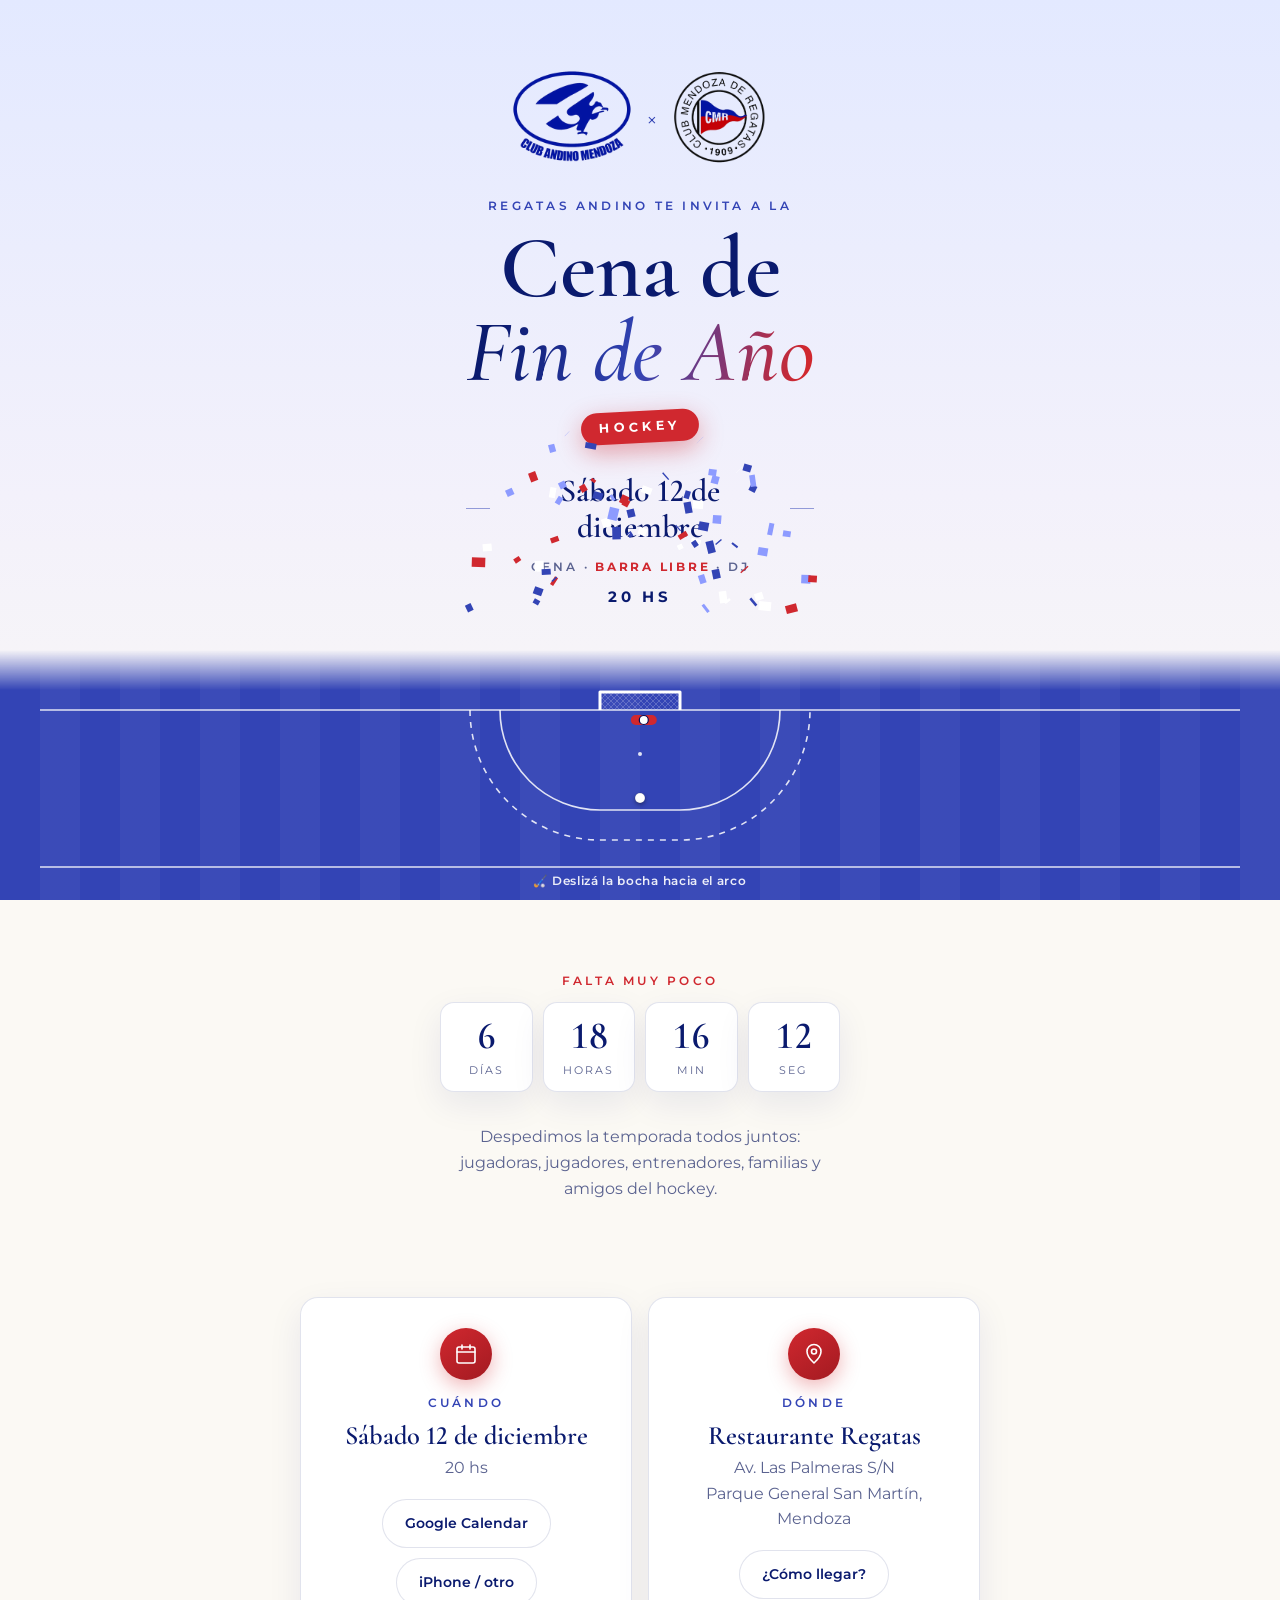
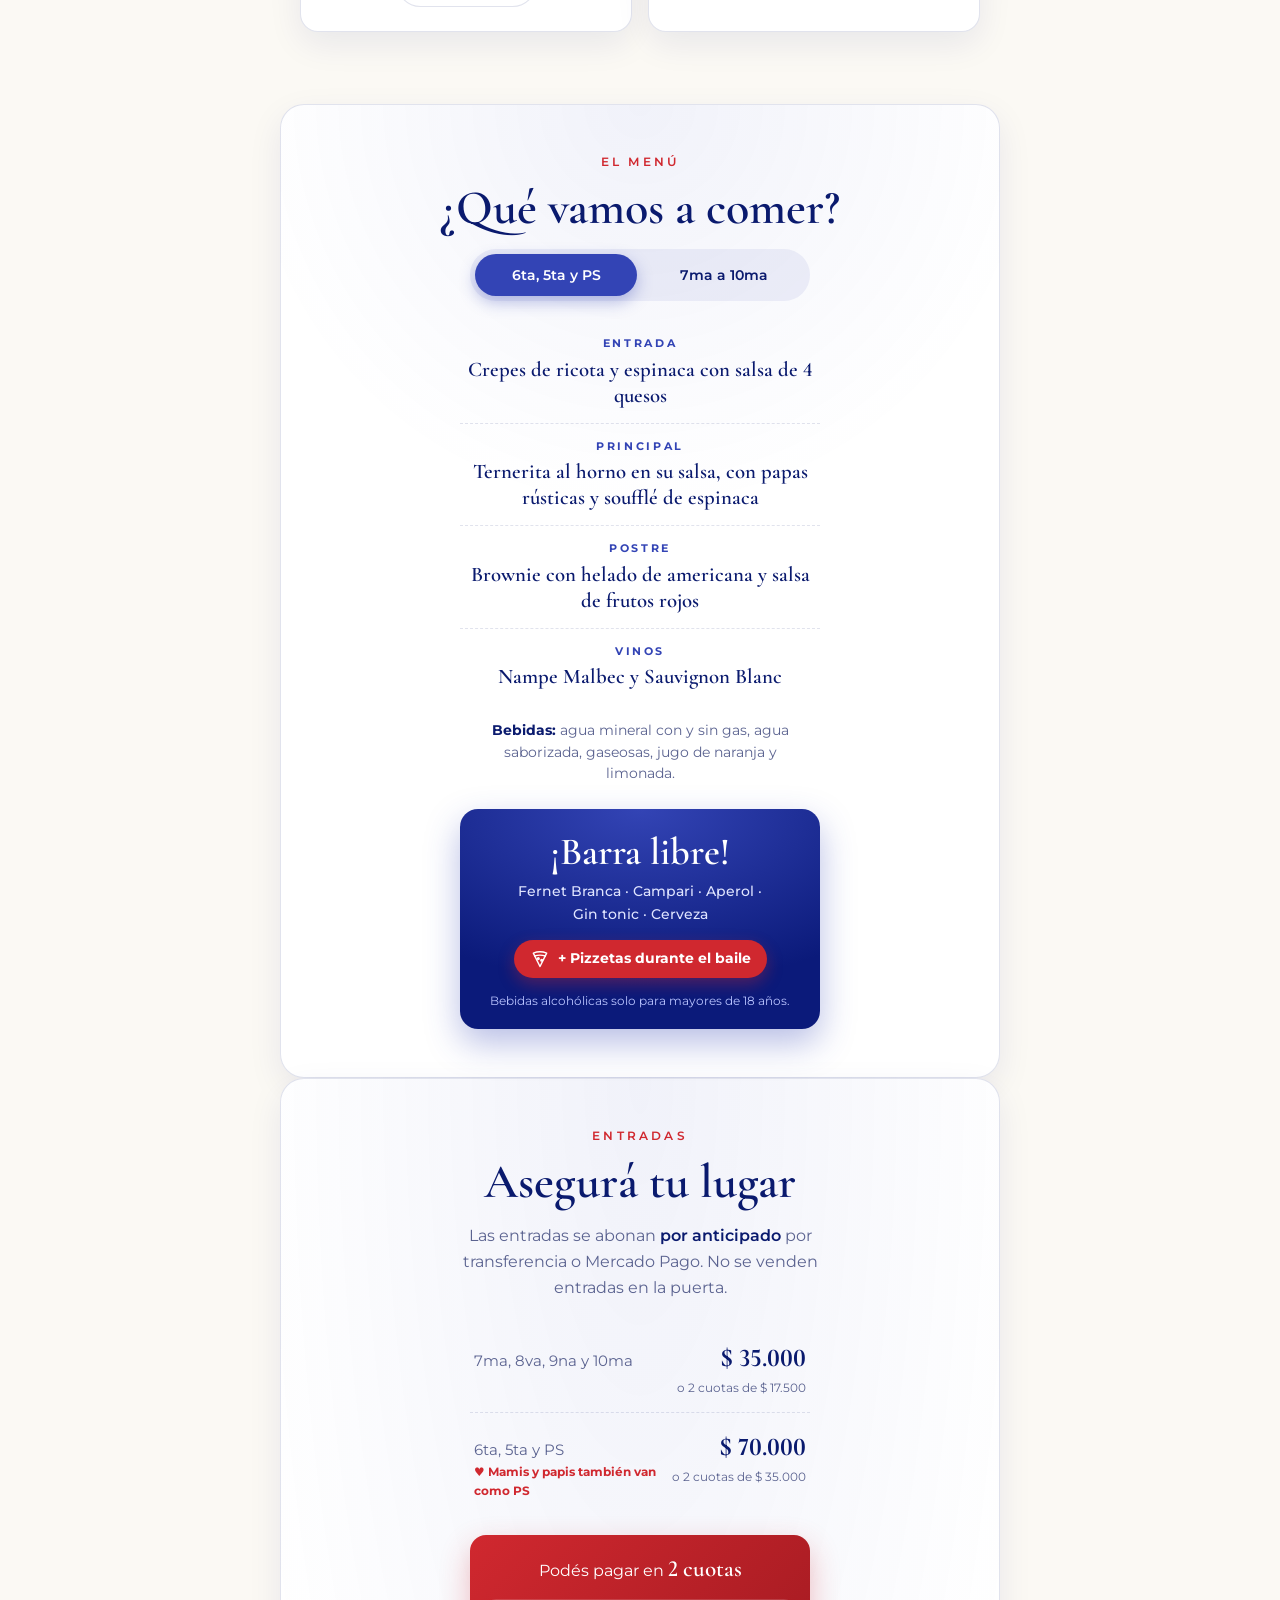
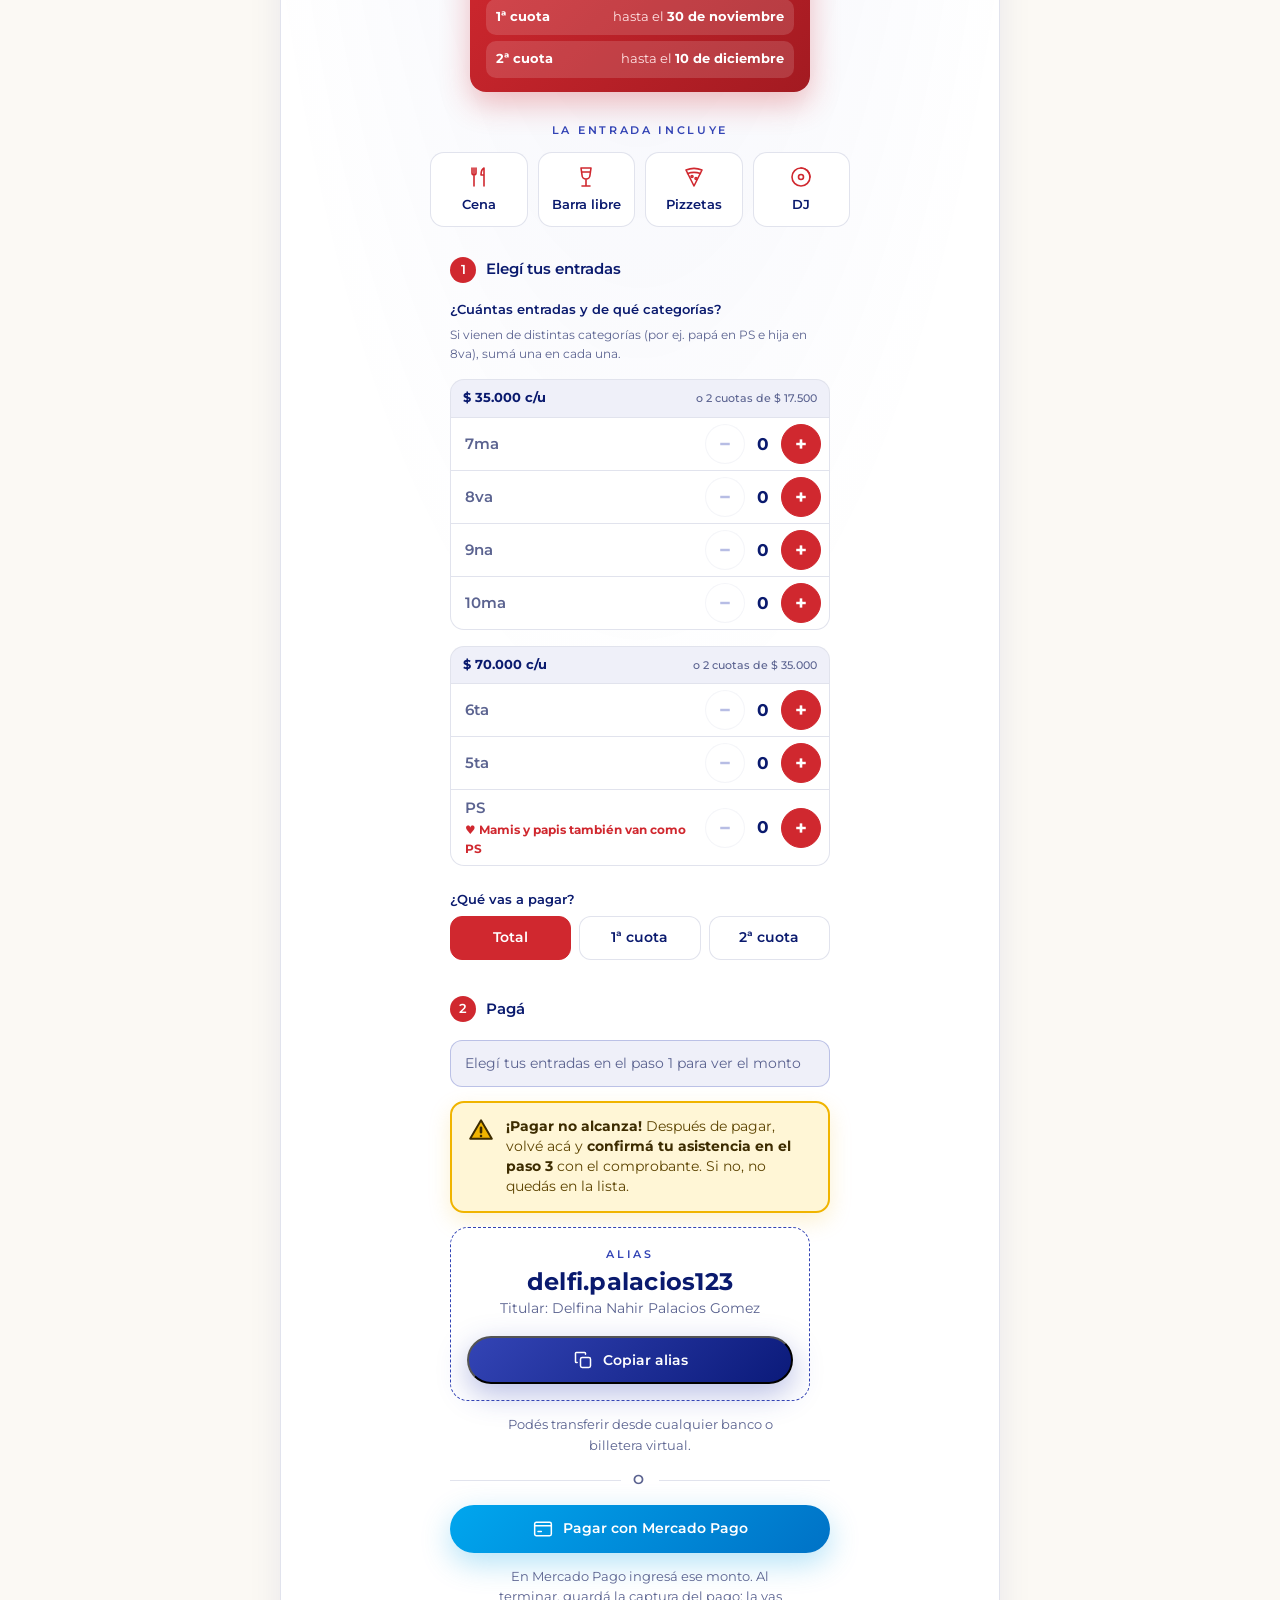
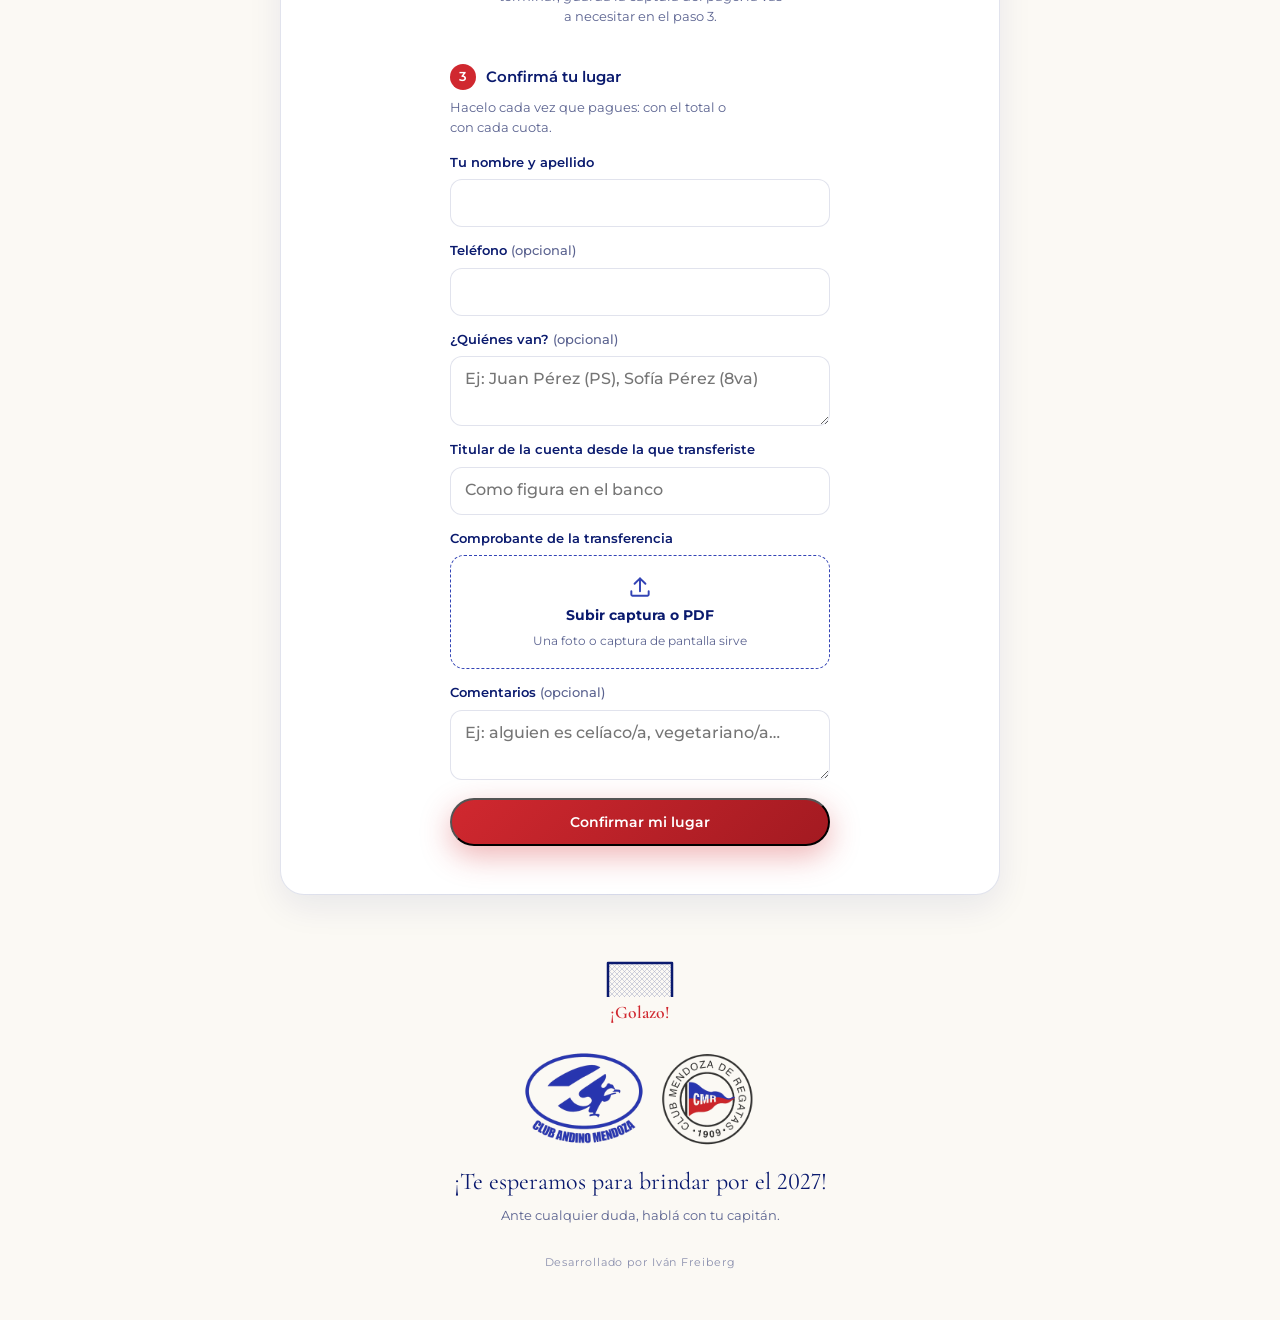
==== commit b0316b88: "Vista previa del link con la imagen del PDF de la cena" ====
--- a/index.html
+++ b/index.html
@@ -24,10 +24,10 @@
   <meta property="og:locale" content="es_AR">
   <meta property="og:title" content="Cena de Fin de Año del Hockey · Regatas Andino">
   <meta property="og:description" content="Sábado 12 de diciembre · 20 hs · Restaurante Regatas. Cena, barra libre y DJ. ¡Te esperamos!">
-  <meta property="og:image" content="https://ivancsir.github.io/cena-hockey/img/og-flyer-historia.jpg">
+  <meta property="og:image" content="https://ivancsir.github.io/cena-hockey/img/og-flyer-pdf.jpg">
   <meta property="og:image:type" content="image/jpeg">
   <meta property="og:image:width" content="1080">
-  <meta property="og:image:height" content="1920">
+  <meta property="og:image:height" content="1521">
   <meta property="og:image:alt" content="Flyer de la Cena de Fin de Año del Hockey: sábado 12 de diciembre, 20 hs, Restaurante Regatas">
   <meta name="twitter:card" content="summary_large_image">
 
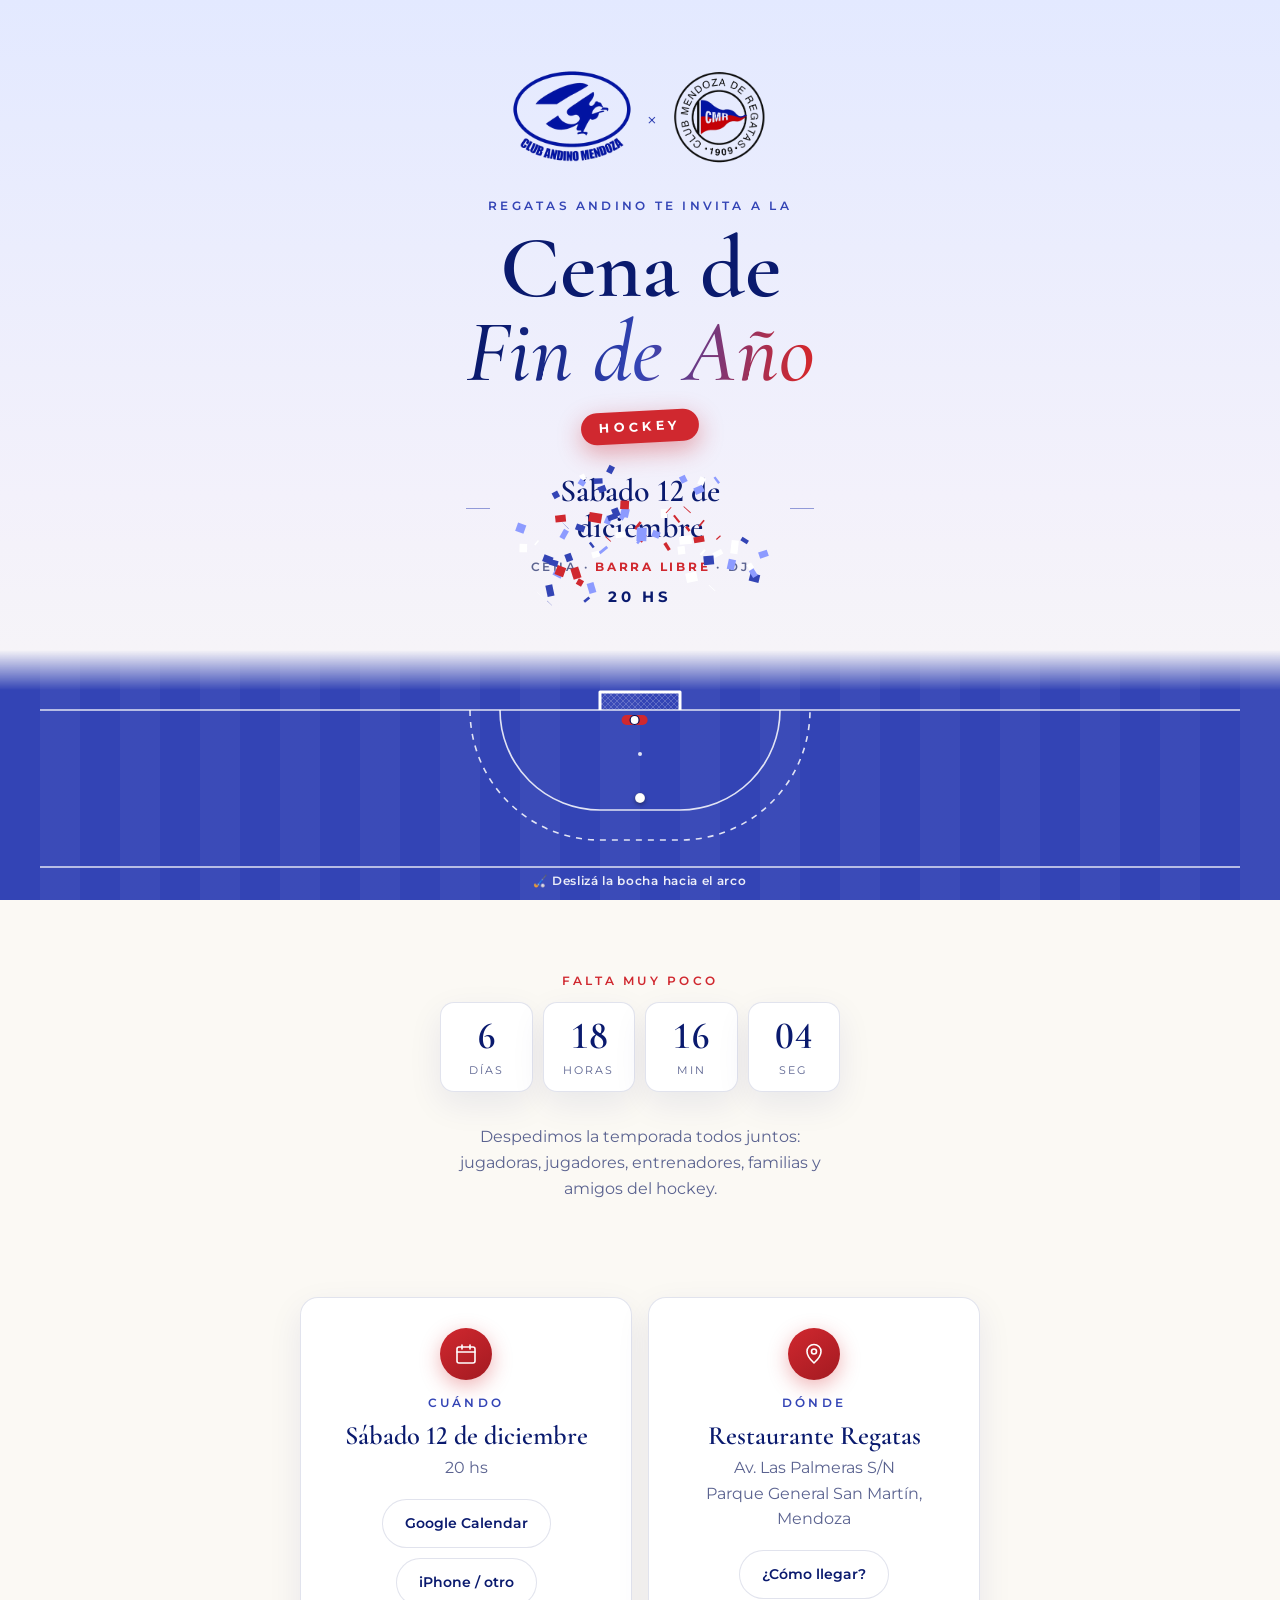
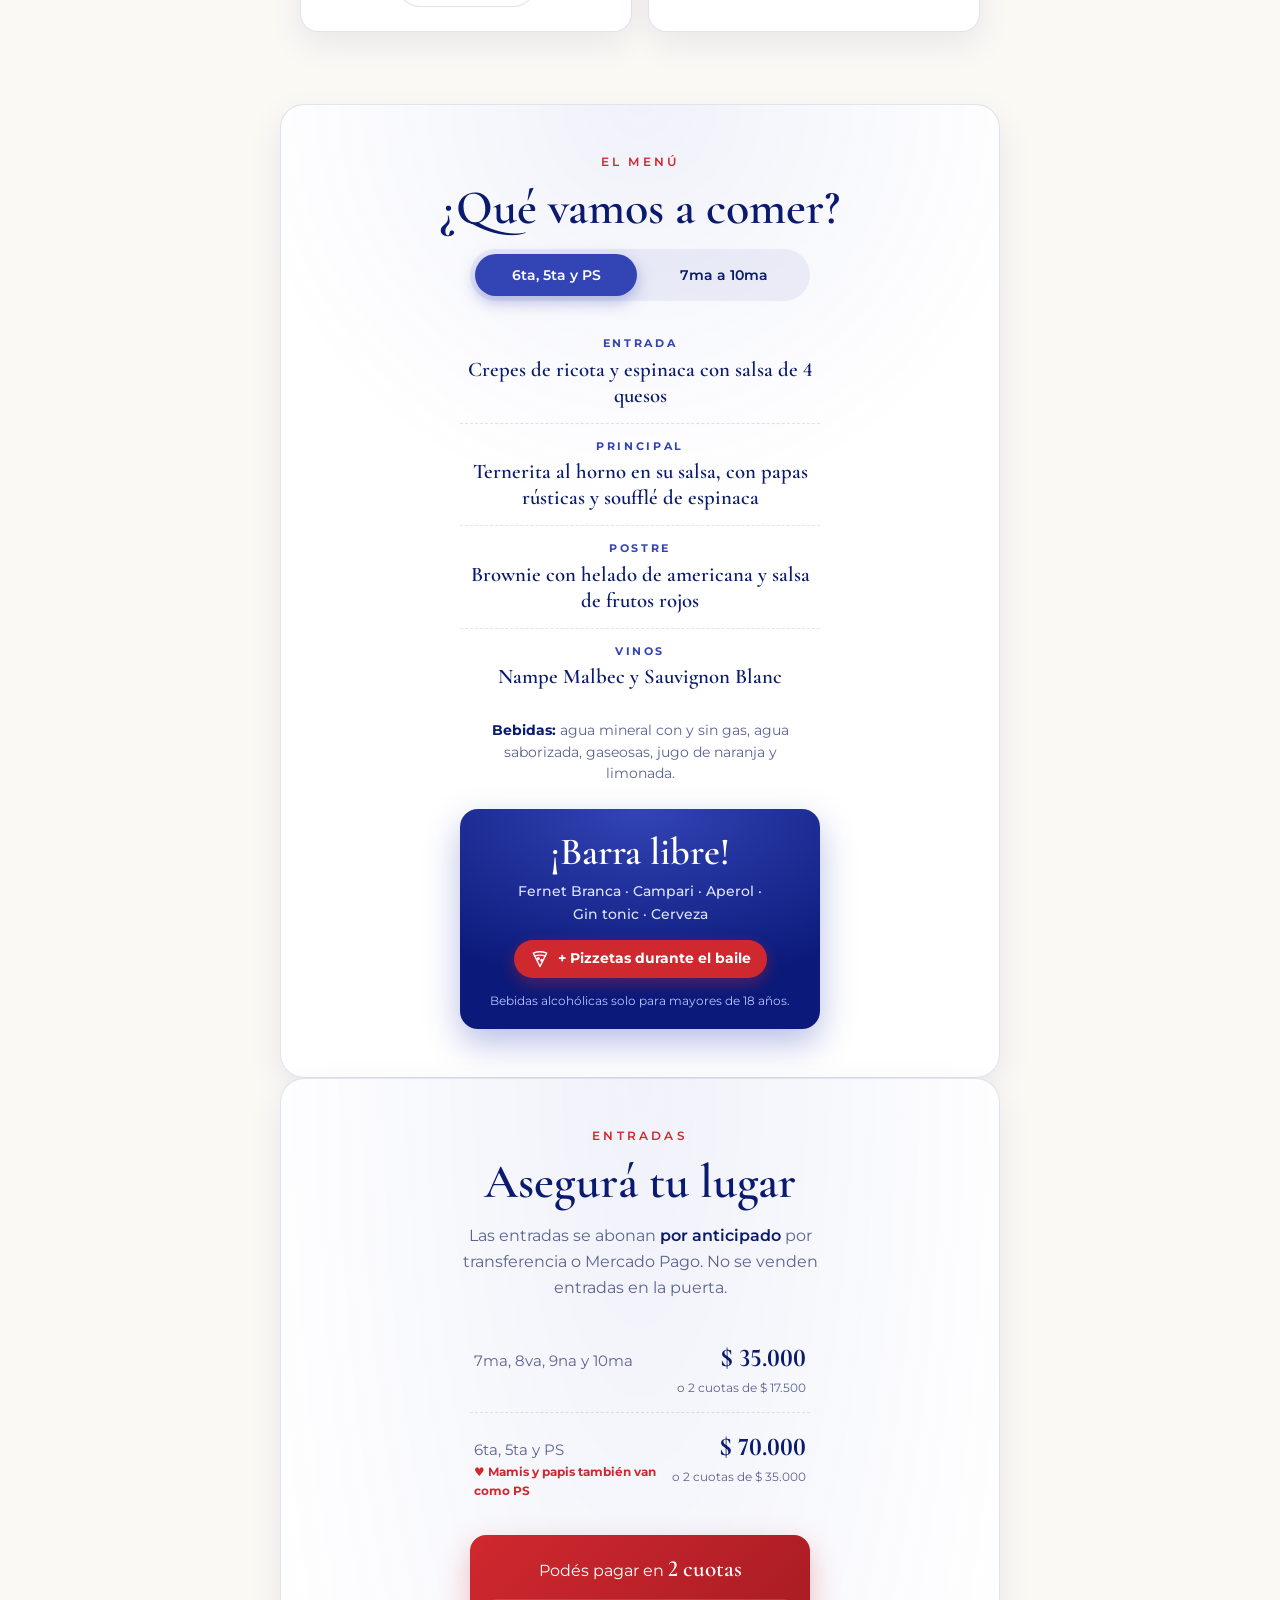
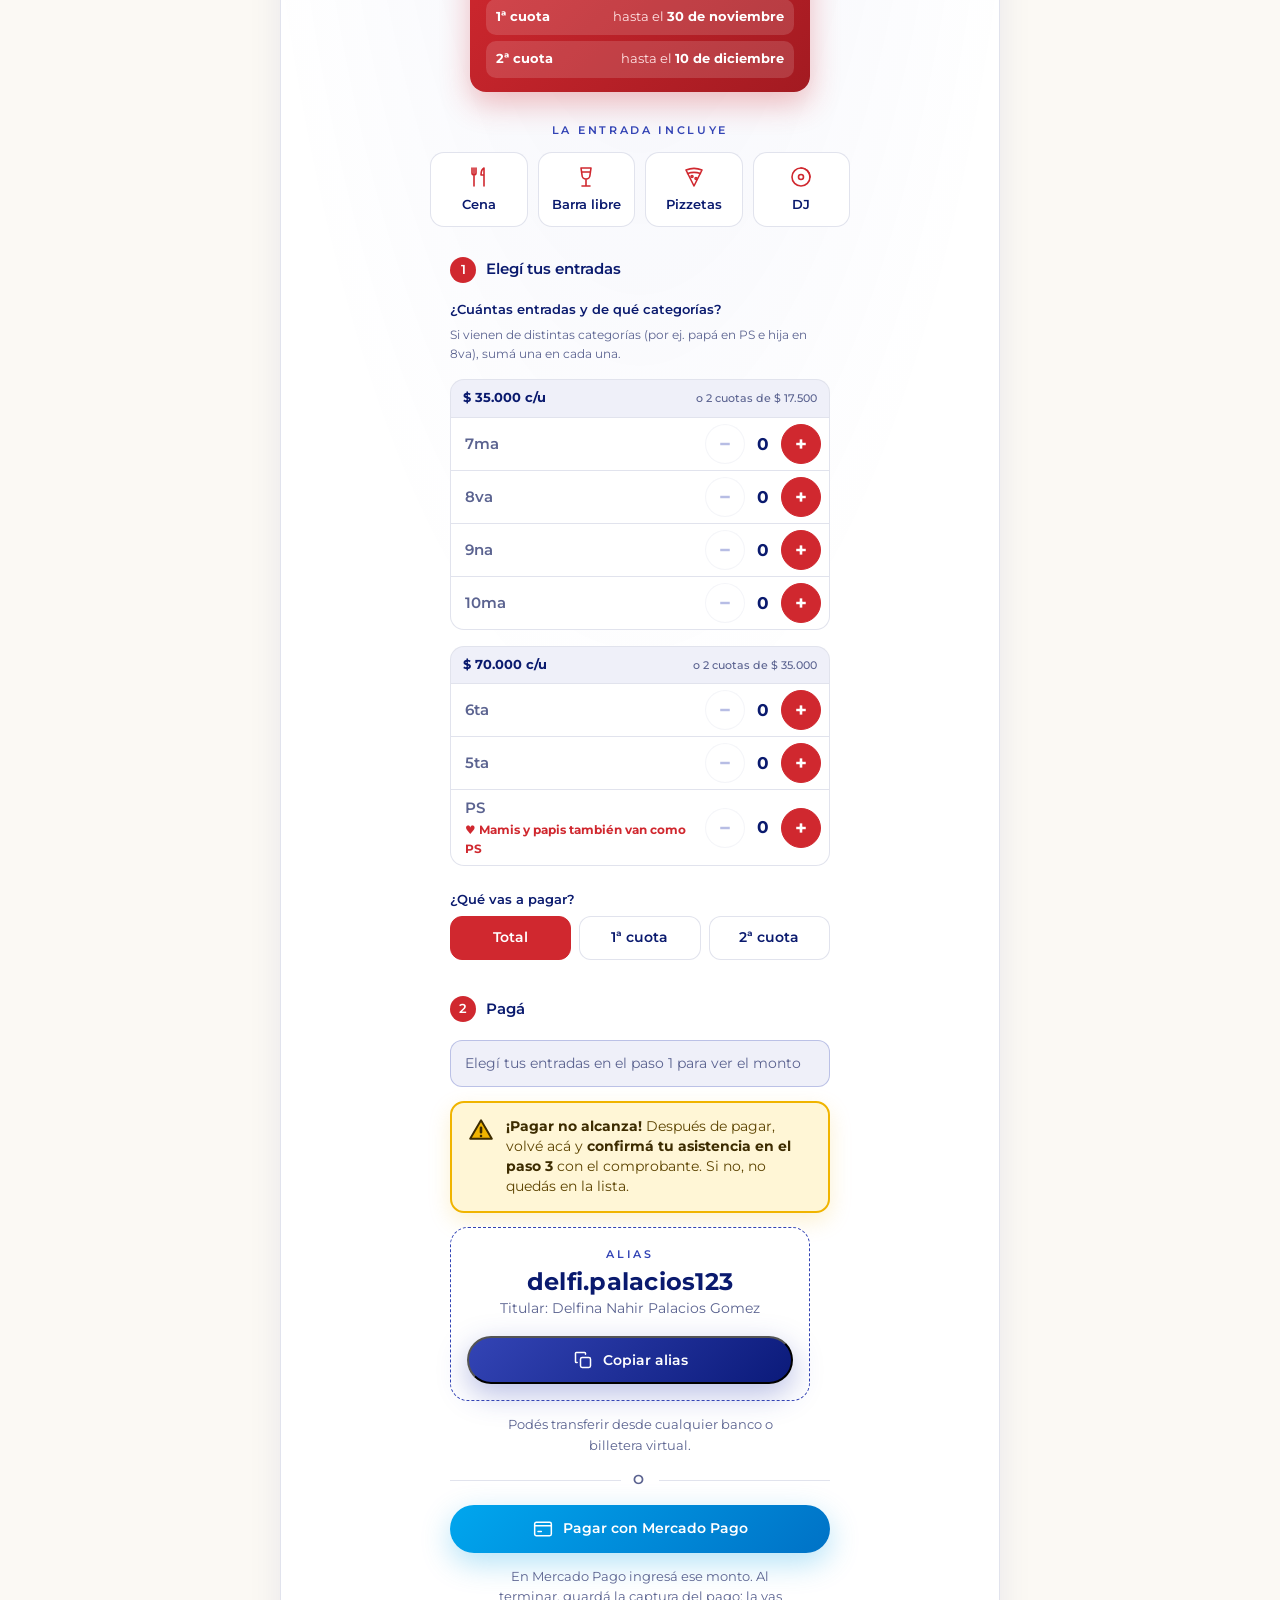
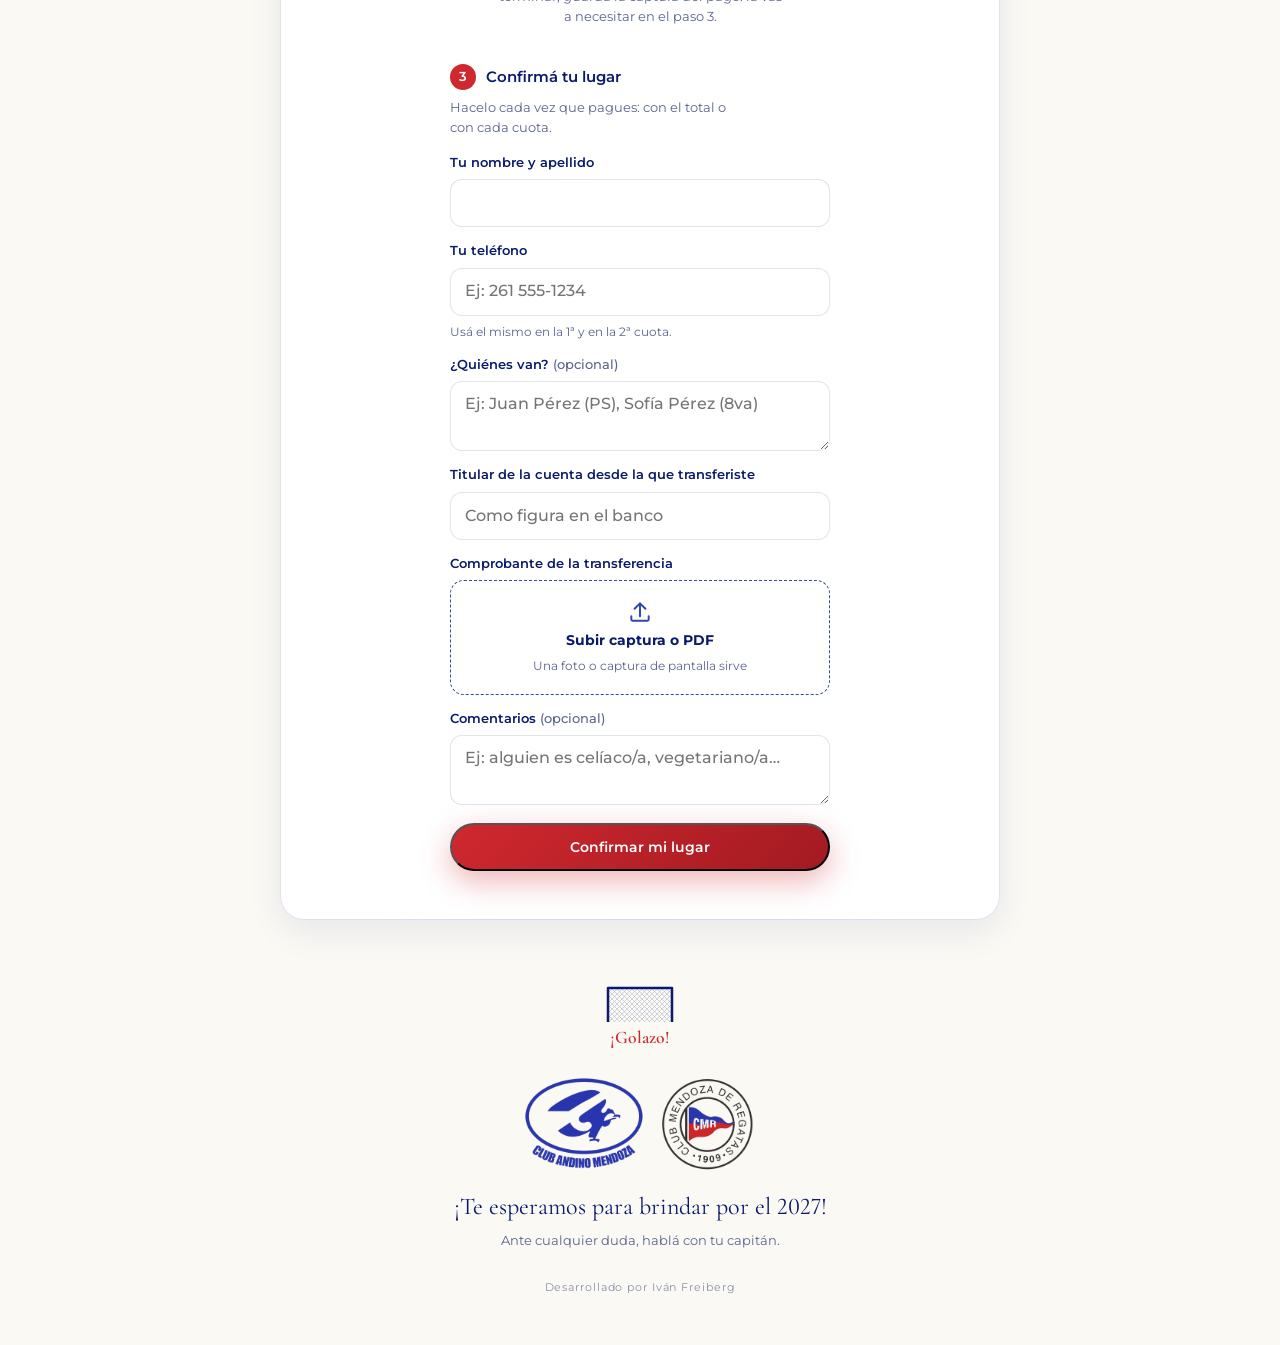
==== commit 70d7b8dc: "Teléfono obligatorio en el paso 3 para unir la 1ª y la 2ª cuota" ====
--- a/index.html
+++ b/index.html
@@ -36,7 +36,7 @@
   <link rel="preconnect" href="https://fonts.gstatic.com" crossorigin>
   <link href="https://fonts.googleapis.com/css2?family=Cormorant+Garamond:ital,wght@0,500;0,600;1,500&family=Montserrat:wght@400;500;600;700&display=swap" rel="stylesheet">
   <!-- ?v=: cambiar el número en cada cambio para que los celulares no usen la versión vieja guardada -->
-  <link rel="stylesheet" href="css/styles.css?v=4">
+  <link rel="stylesheet" href="css/styles.css?v=5">
 </head>
 <body>
 
@@ -288,8 +288,9 @@
           </label>
 
           <label class="field">
-            <span>Teléfono <em>(opcional)</em></span>
-            <input name="telefono" type="tel" autocomplete="tel" inputmode="tel" maxlength="30">
+            <span>Tu teléfono</span>
+            <input name="telefono" type="tel" autocomplete="tel" inputmode="tel" required maxlength="30" placeholder="Ej: 261 555-1234">
+            <small class="field__nota">Usá el mismo en la 1ª y en la 2ª cuota.</small>
           </label>
 
           <label class="field">
@@ -394,6 +395,6 @@
     </div>
   </div>
 
-  <script src="js/main.js?v=4" defer></script>
+  <script src="js/main.js?v=5" defer></script>
 </body>
 </html>
--- a/css/styles.css
+++ b/css/styles.css
@@ -744,6 +744,7 @@
   padding-right: 38px;
 }
 .field textarea { resize: vertical; min-height: 70px; }
+.field__nota { font-size: .75rem; color: var(--muted); }
 .field input:focus,
 .field select:focus,
 .field textarea:focus { outline: 2px solid var(--accent); outline-offset: 1px; border-color: transparent; }
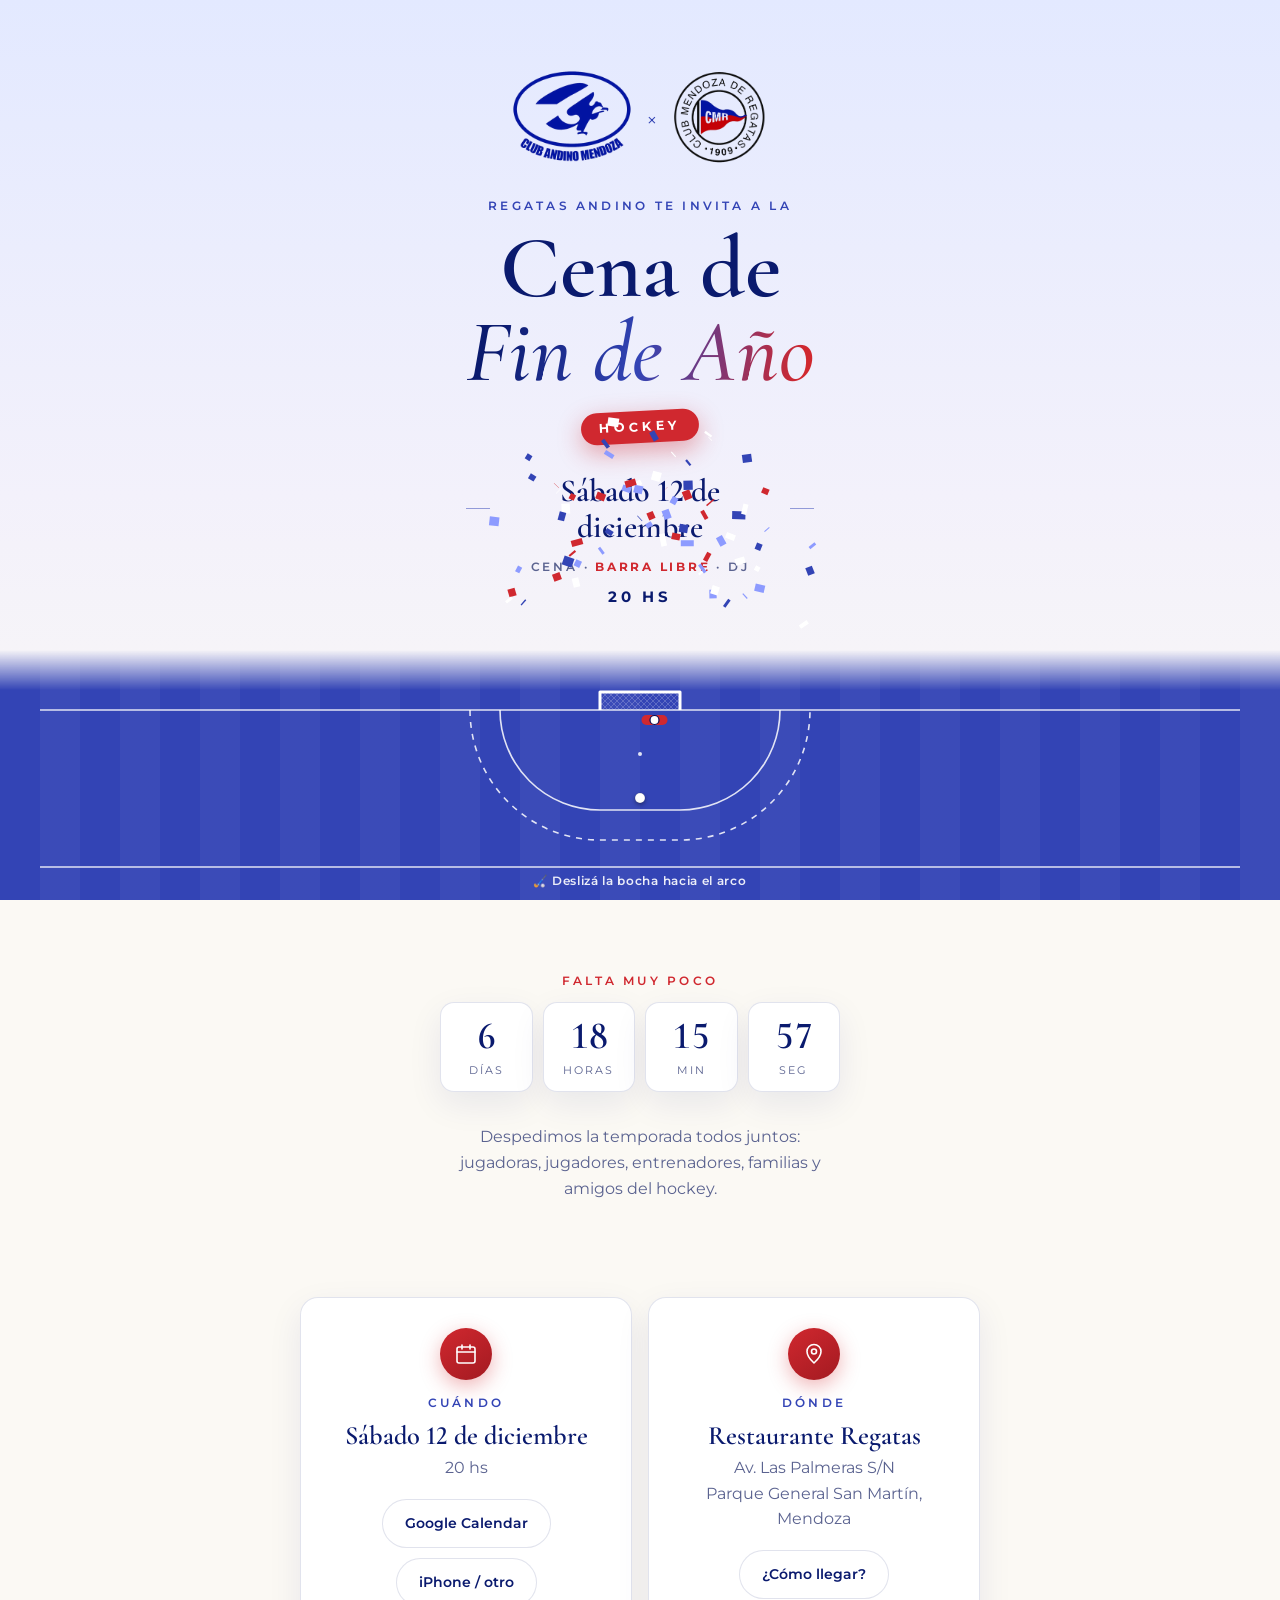
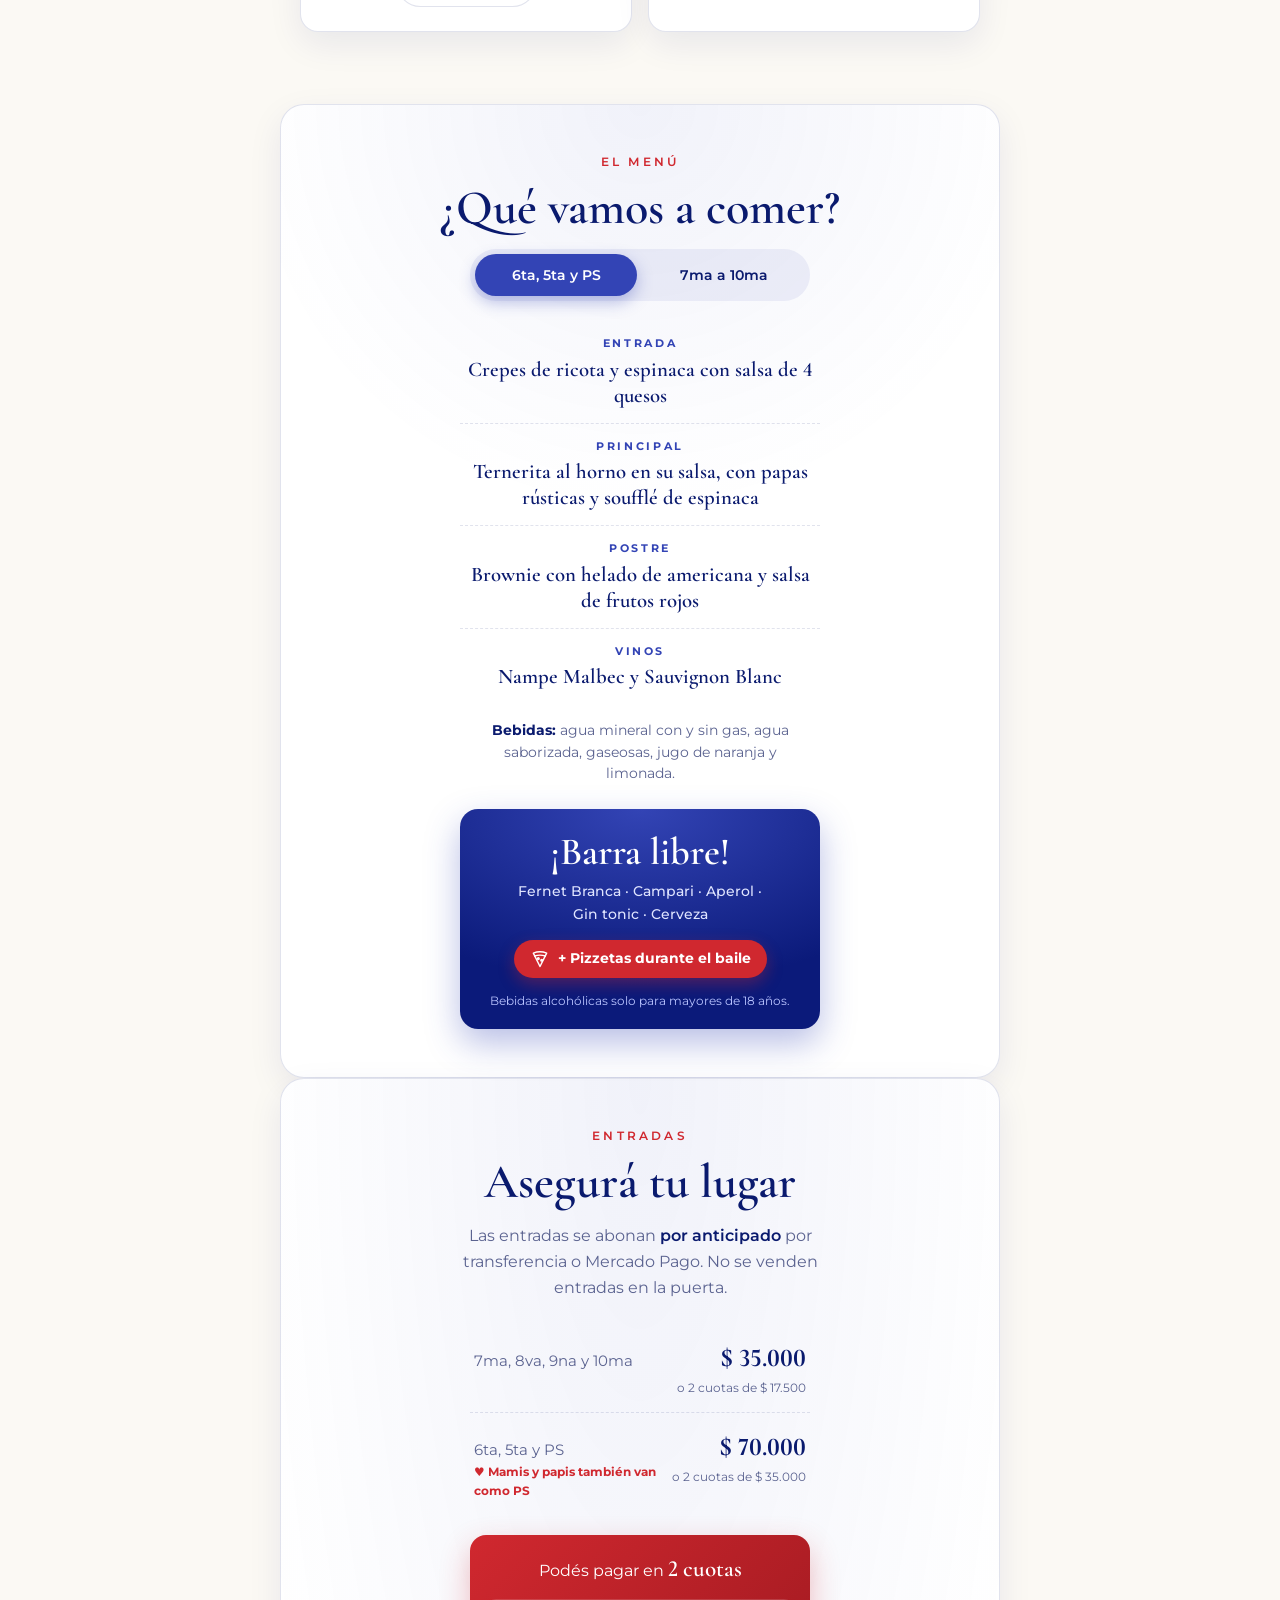
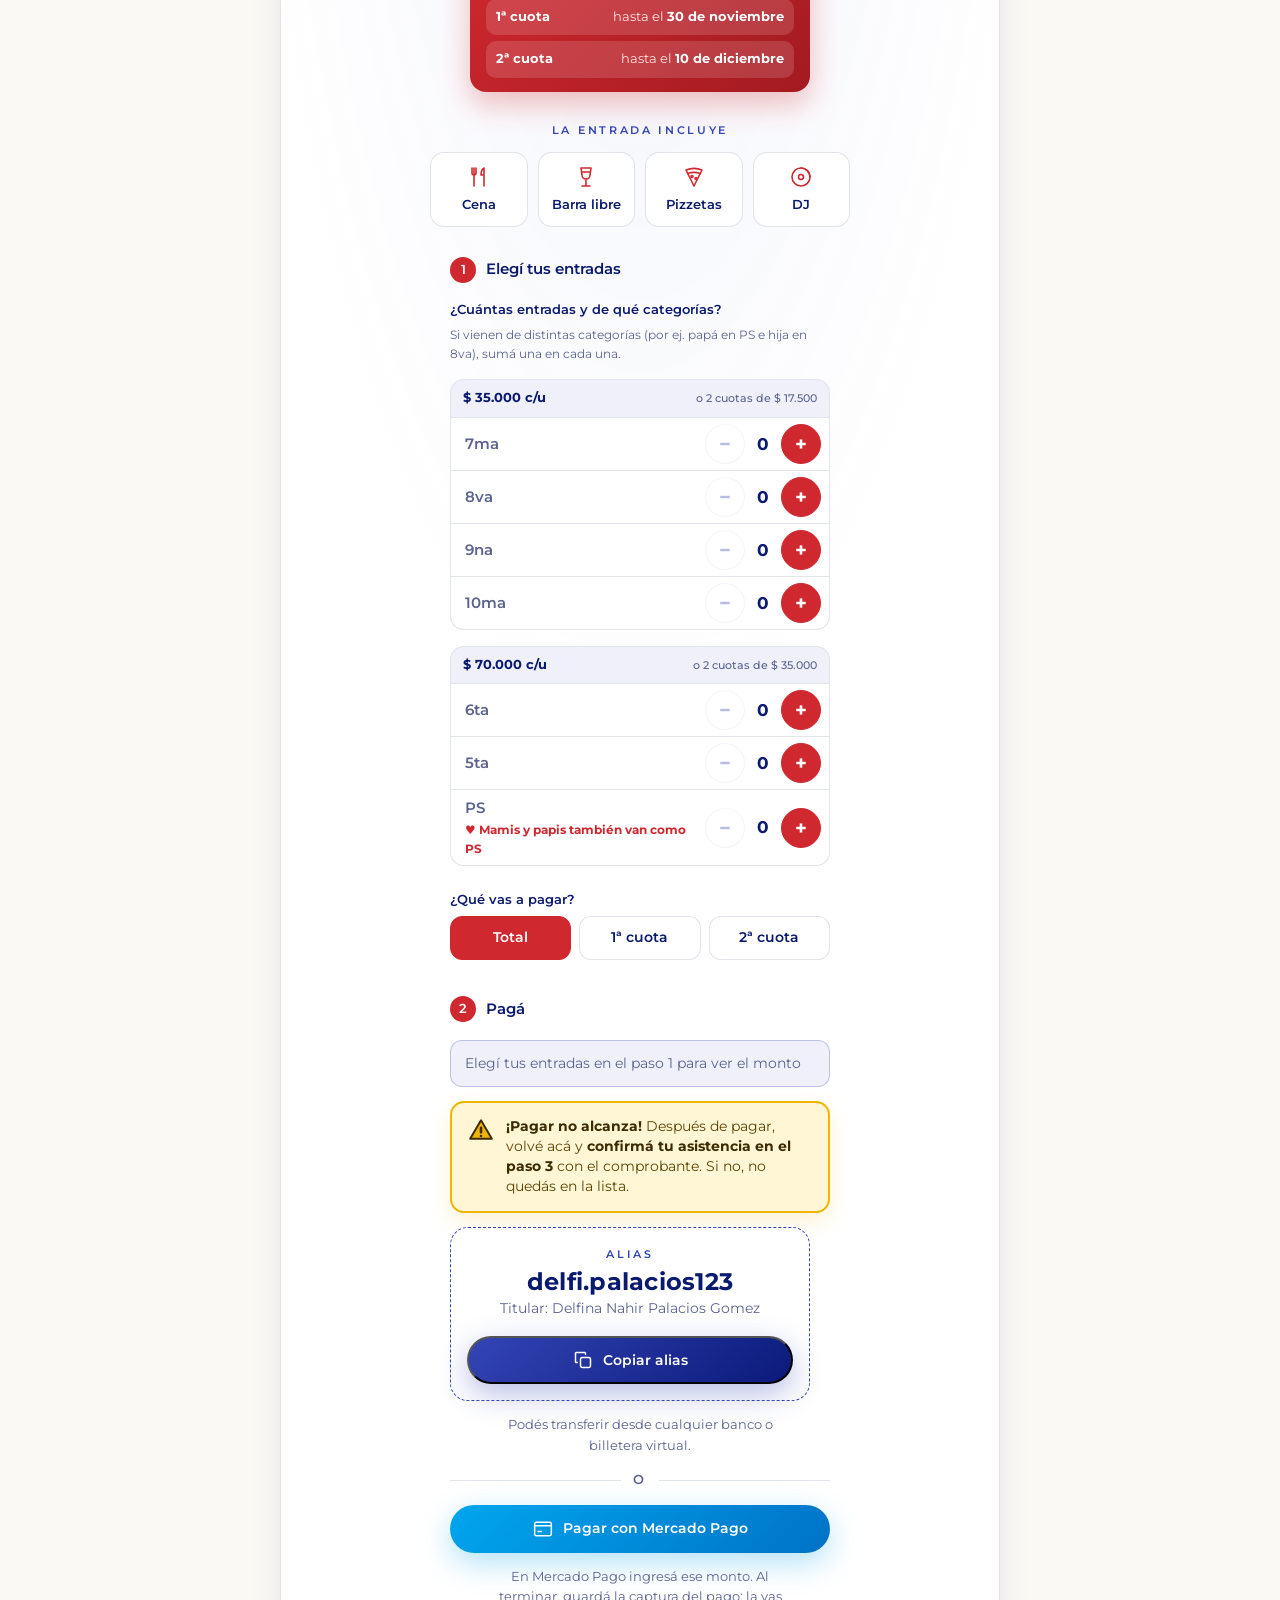
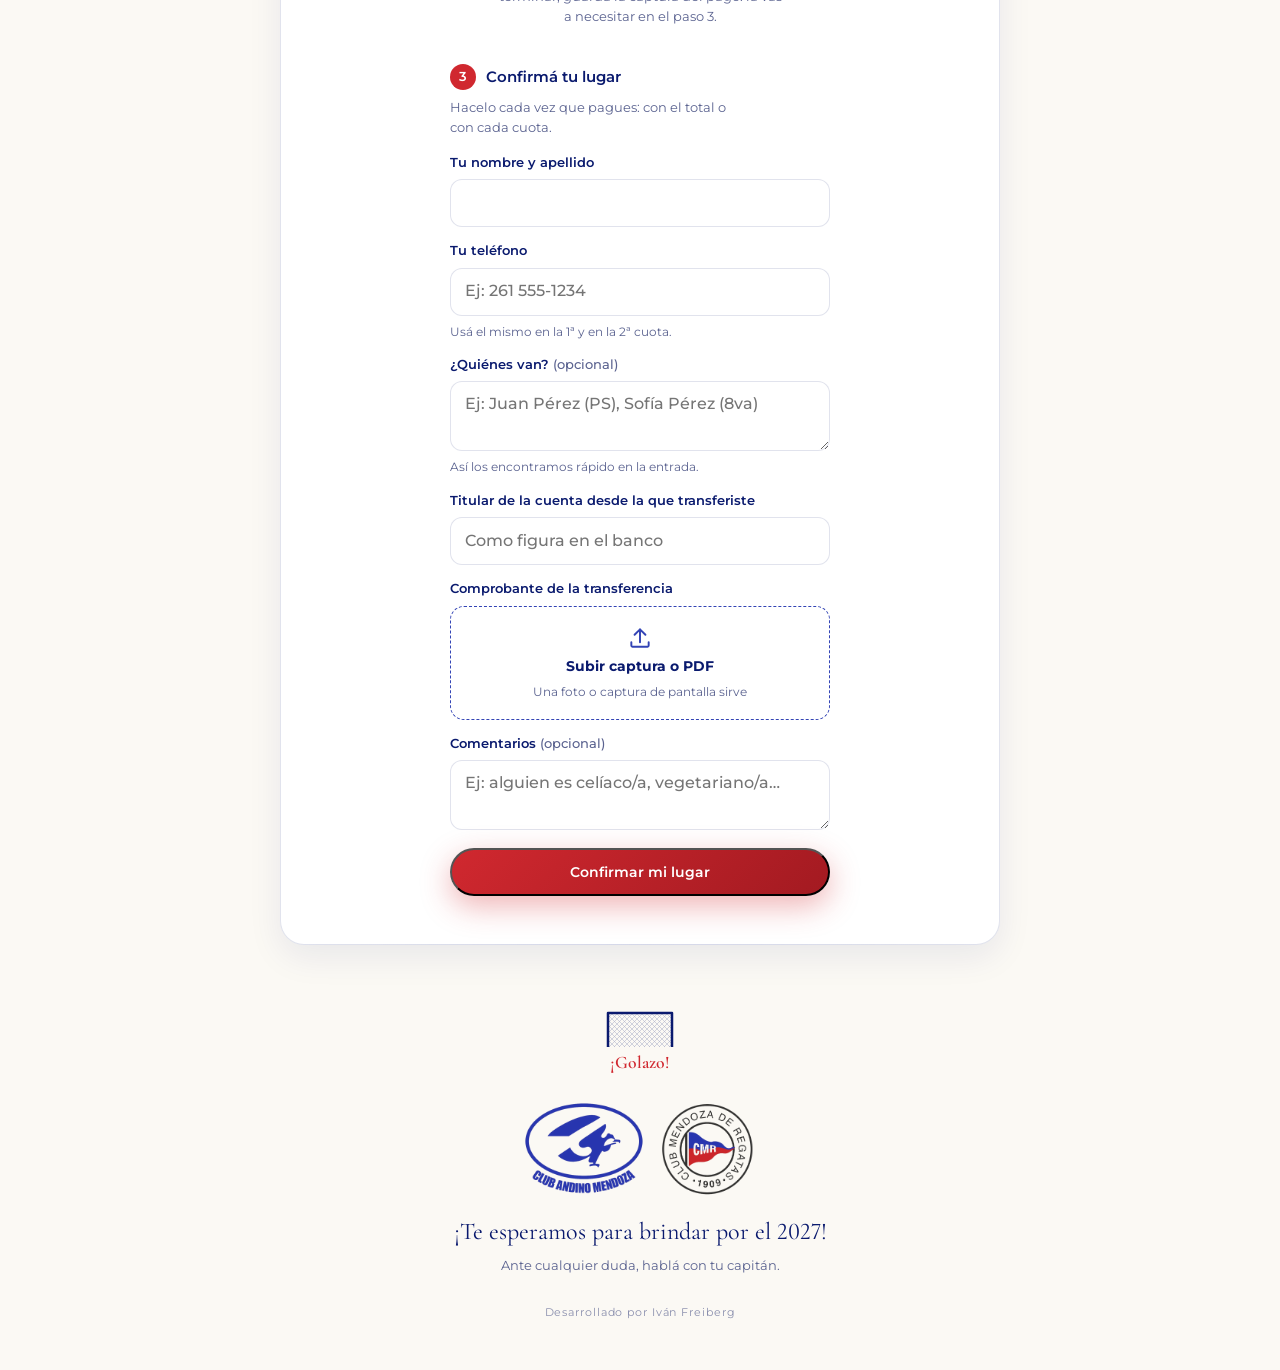
==== commit d96c6629: "Página de ingreso (/puerta): buscar inscriptos, unir cuotas y marcar quién entró" ====
--- a/index.html
+++ b/index.html
@@ -36,7 +36,7 @@
   <link rel="preconnect" href="https://fonts.gstatic.com" crossorigin>
   <link href="https://fonts.googleapis.com/css2?family=Cormorant+Garamond:ital,wght@0,500;0,600;1,500&family=Montserrat:wght@400;500;600;700&display=swap" rel="stylesheet">
   <!-- ?v=: cambiar el número en cada cambio para que los celulares no usen la versión vieja guardada -->
-  <link rel="stylesheet" href="css/styles.css?v=5">
+  <link rel="stylesheet" href="css/styles.css?v=6">
 </head>
 <body>
 
@@ -296,6 +296,7 @@
           <label class="field">
             <span>¿Quiénes van? <em>(opcional)</em></span>
             <textarea name="asistentes" rows="2" maxlength="400" placeholder="Ej: Juan Pérez (PS), Sofía Pérez (8va)"></textarea>
+            <small class="field__nota">Así los encontramos rápido en la entrada.</small>
           </label>
 
           <label class="field">
@@ -395,6 +396,6 @@
     </div>
   </div>
 
-  <script src="js/main.js?v=5" defer></script>
+  <script src="js/main.js?v=6" defer></script>
 </body>
 </html>
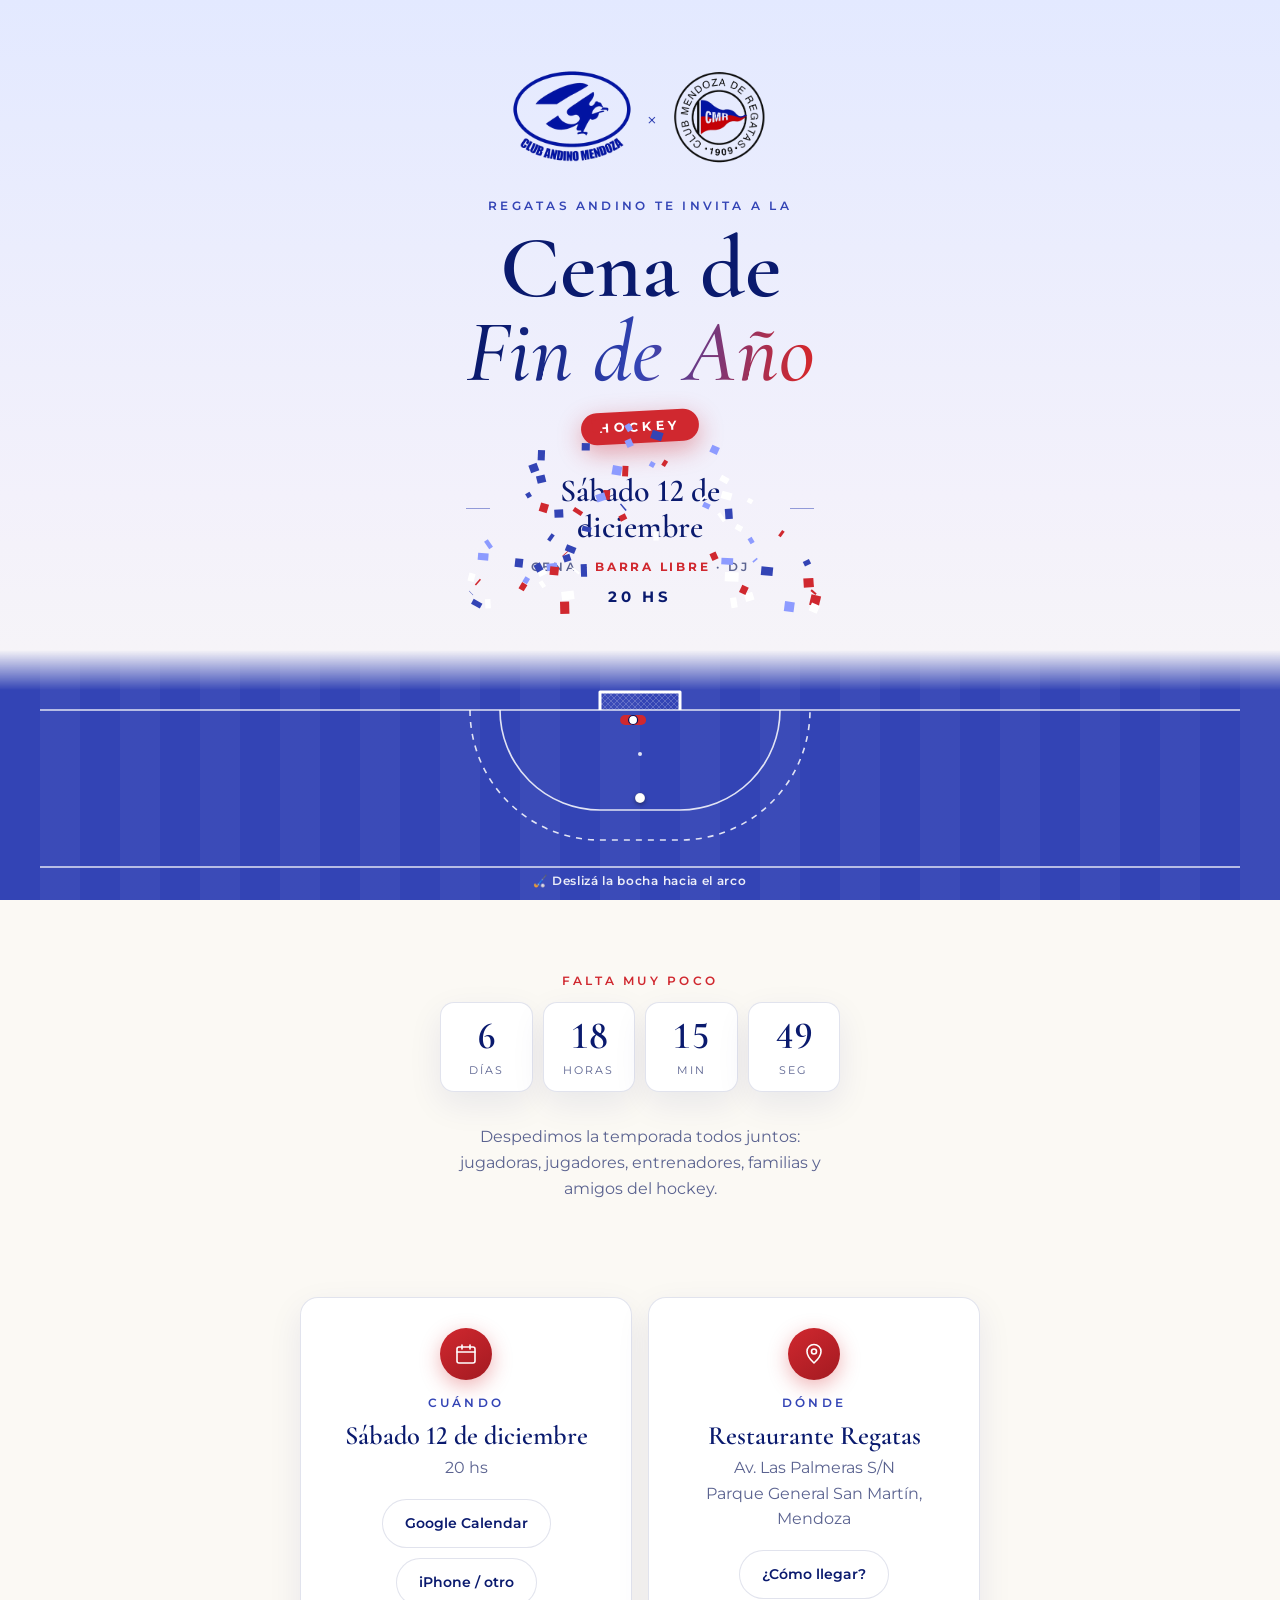
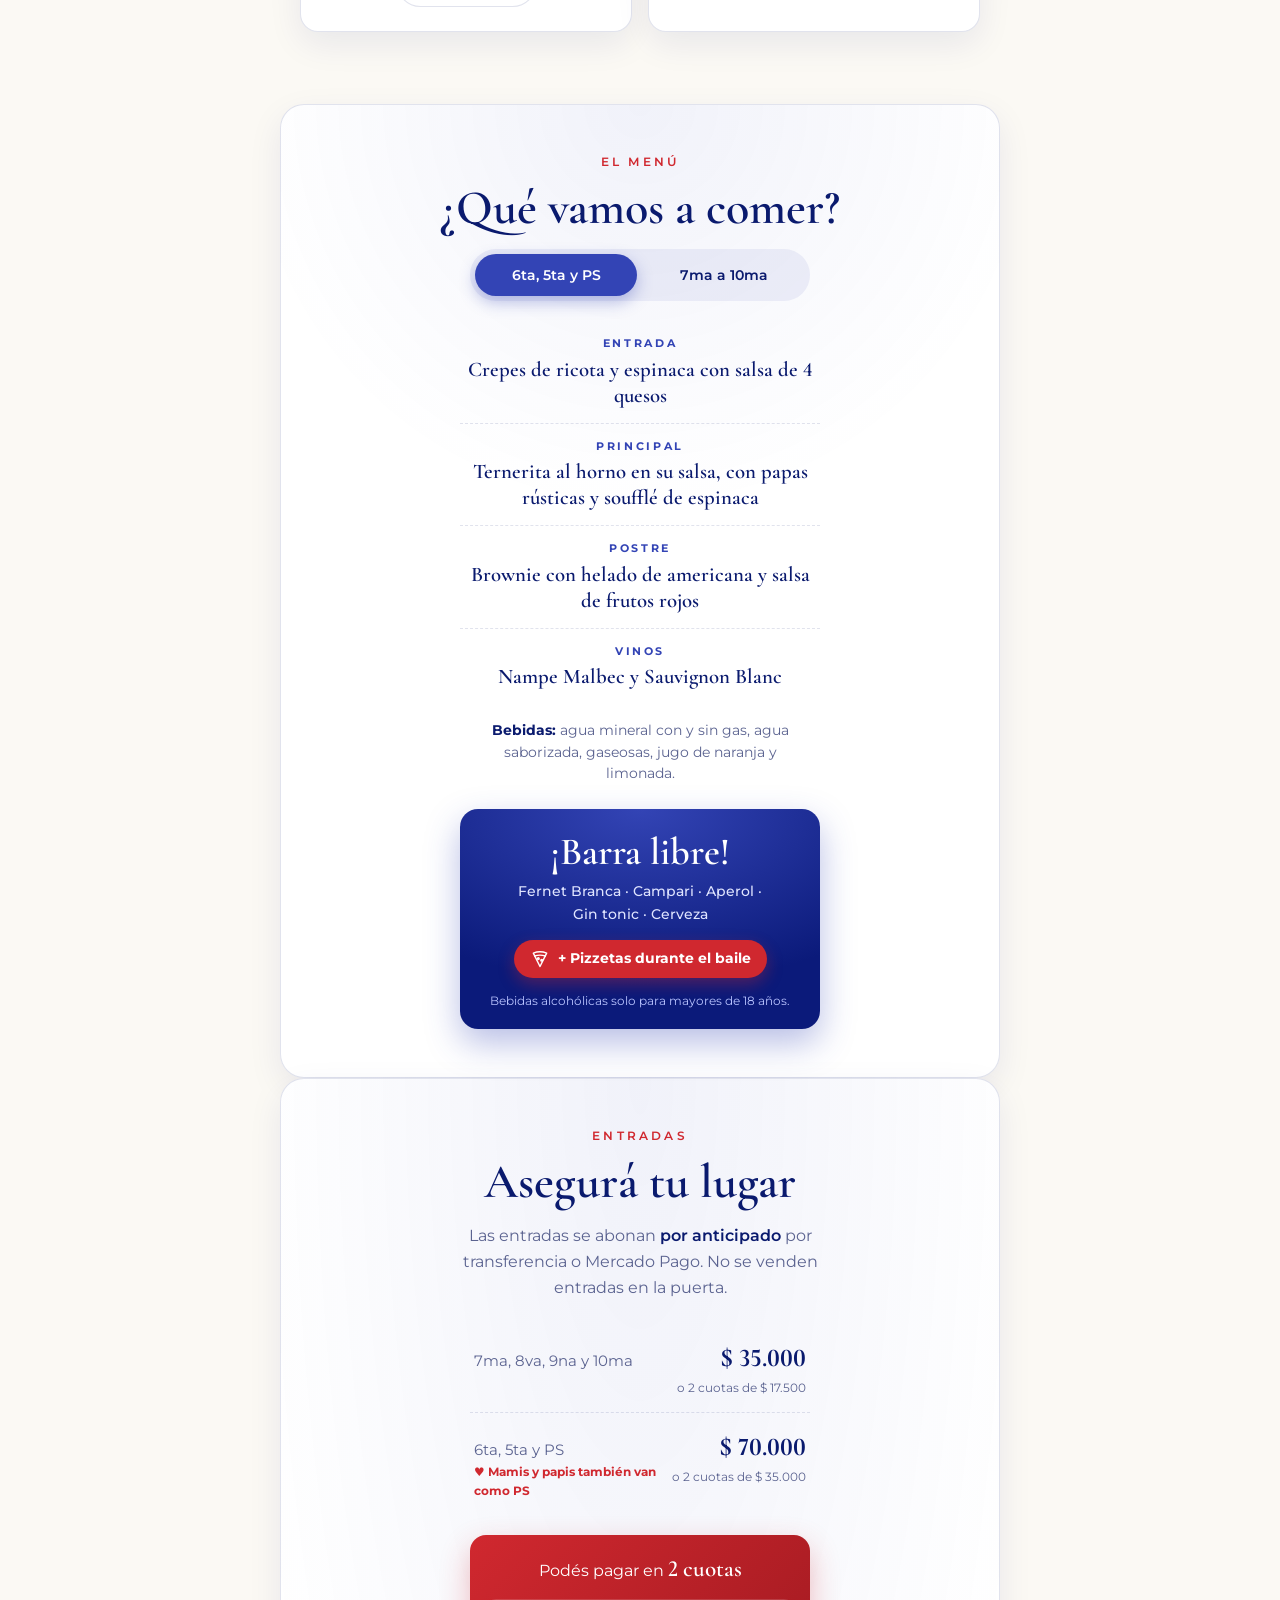
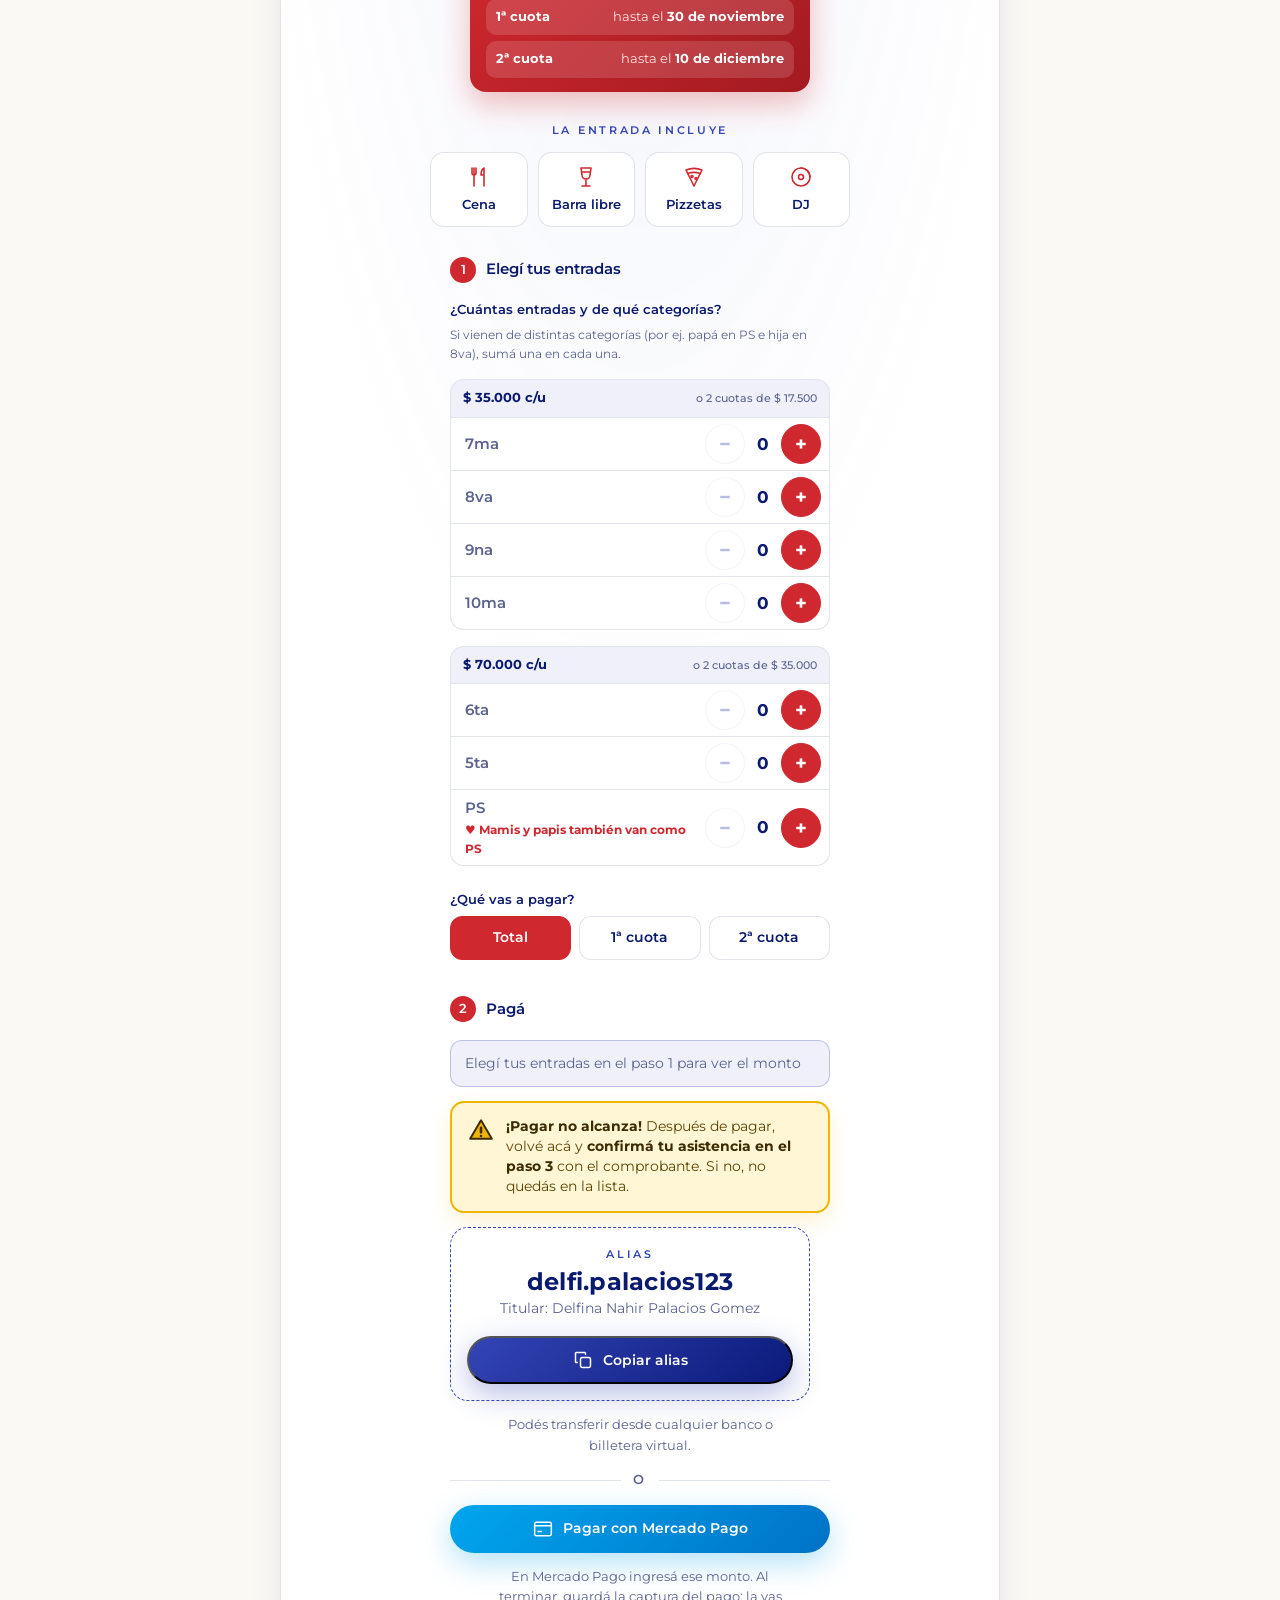
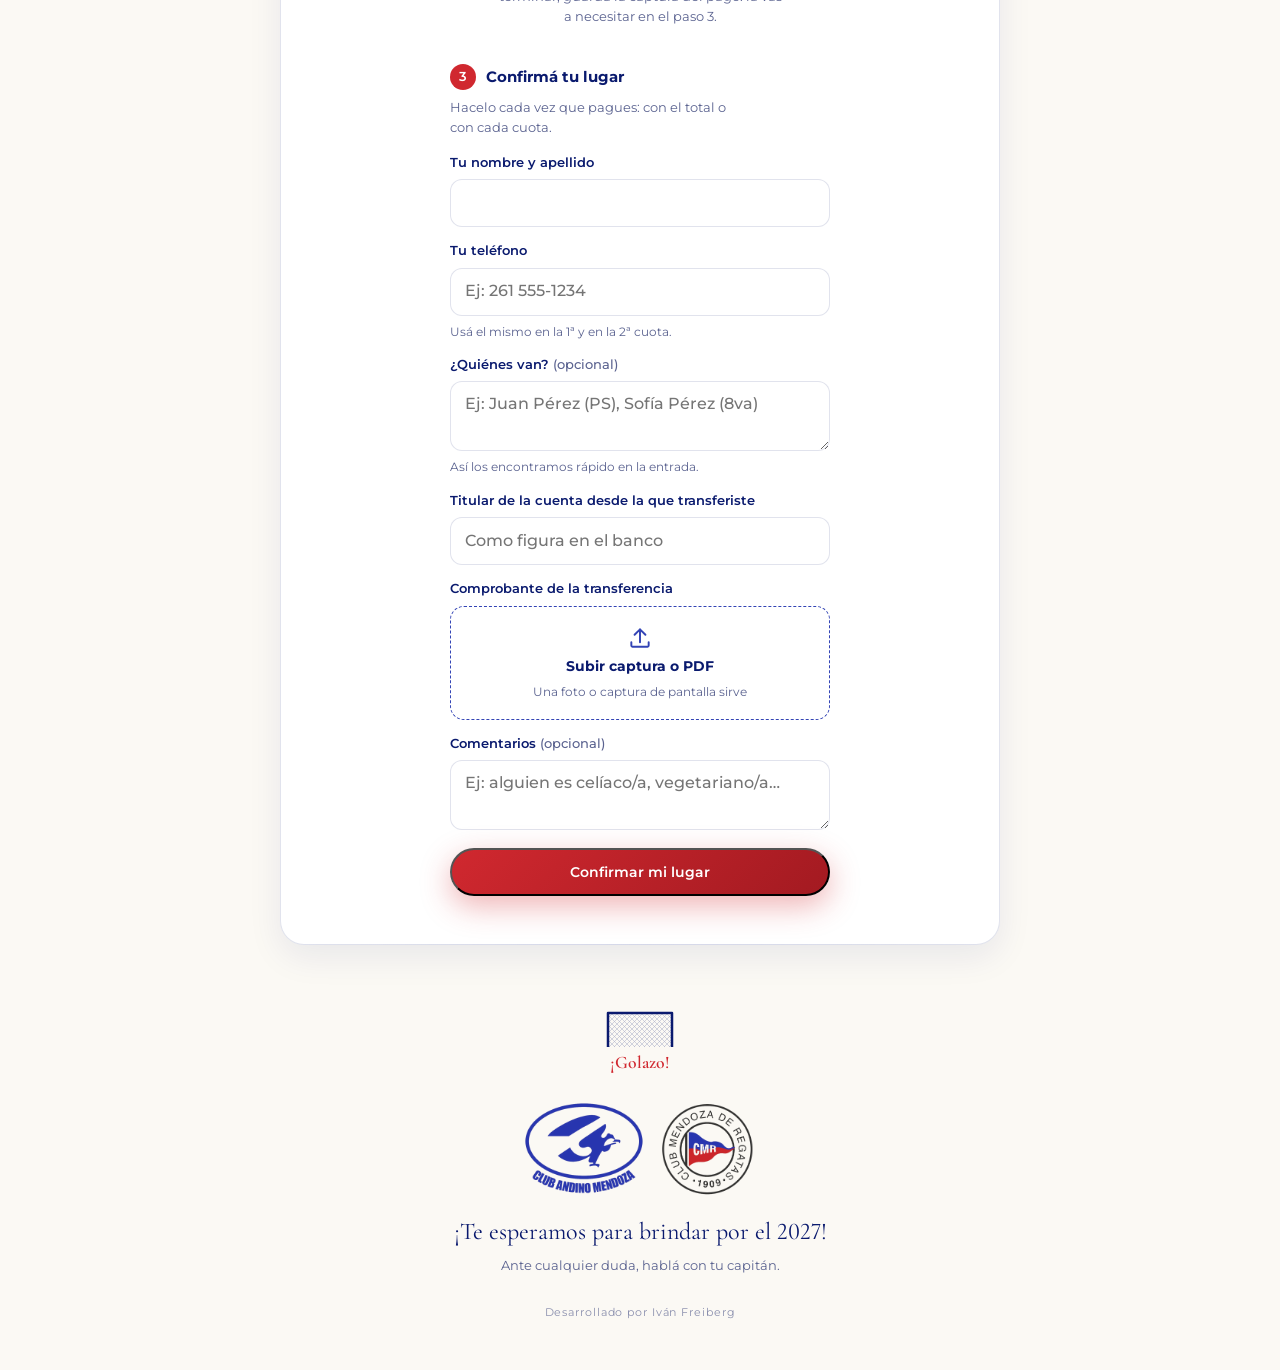
==== commit ce2c6f56: "Formulario: textos propios para la 2ª cuota (botón, paso 3 y mensaje final)" ====
--- a/index.html
+++ b/index.html
@@ -36,7 +36,7 @@
   <link rel="preconnect" href="https://fonts.gstatic.com" crossorigin>
   <link href="https://fonts.googleapis.com/css2?family=Cormorant+Garamond:ital,wght@0,500;0,600;1,500&family=Montserrat:wght@400;500;600;700&display=swap" rel="stylesheet">
   <!-- ?v=: cambiar el número en cada cambio para que los celulares no usen la versión vieja guardada -->
-  <link rel="stylesheet" href="css/styles.css?v=6">
+  <link rel="stylesheet" href="css/styles.css?v=7">
 </head>
 <body>
 
@@ -279,7 +279,7 @@
         <p class="pago__hint">En Mercado Pago ingresá ese monto. Al terminar, guardá la captura del pago: la vas a necesitar en el paso 3.</p>
 
         <!-- PASO 3 -->
-        <p class="pago__step"><span>3</span> Confirmá tu lugar</p>
+        <p class="pago__step"><span>3</span> <b data-paso3>Confirmá tu lugar</b></p>
         <p class="pago__hint pago__hint--top">Hacelo cada vez que pagues: con el total o con cada cuota.</p>
 
           <label class="field">
@@ -330,7 +330,7 @@
         </form>
 
         <div class="form__ok" data-form-ok hidden>
-          <p class="form__ok-title">¡Ya estás en la lista! 🏑</p>
+          <p class="form__ok-title" data-ok-title>¡Ya estás en la lista! 🏑</p>
           <p>Vamos a verificar tu transferencia. ¡Nos vemos el sábado 12 de diciembre!</p>
           <p class="form__ok-cuota" data-ok-cuota hidden>Acordate: la <strong>2ª cuota</strong> se paga hasta el <strong data-cuota2>10 de diciembre</strong>. Cuando la pagues, volvé a cargar el comprobante acá eligiendo “2ª cuota”.</p>
           <button class="btn btn--ghost" type="button" data-form-otra>Cargar otra persona</button>
@@ -396,6 +396,6 @@
     </div>
   </div>
 
-  <script src="js/main.js?v=6" defer></script>
+  <script src="js/main.js?v=7" defer></script>
 </body>
 </html>
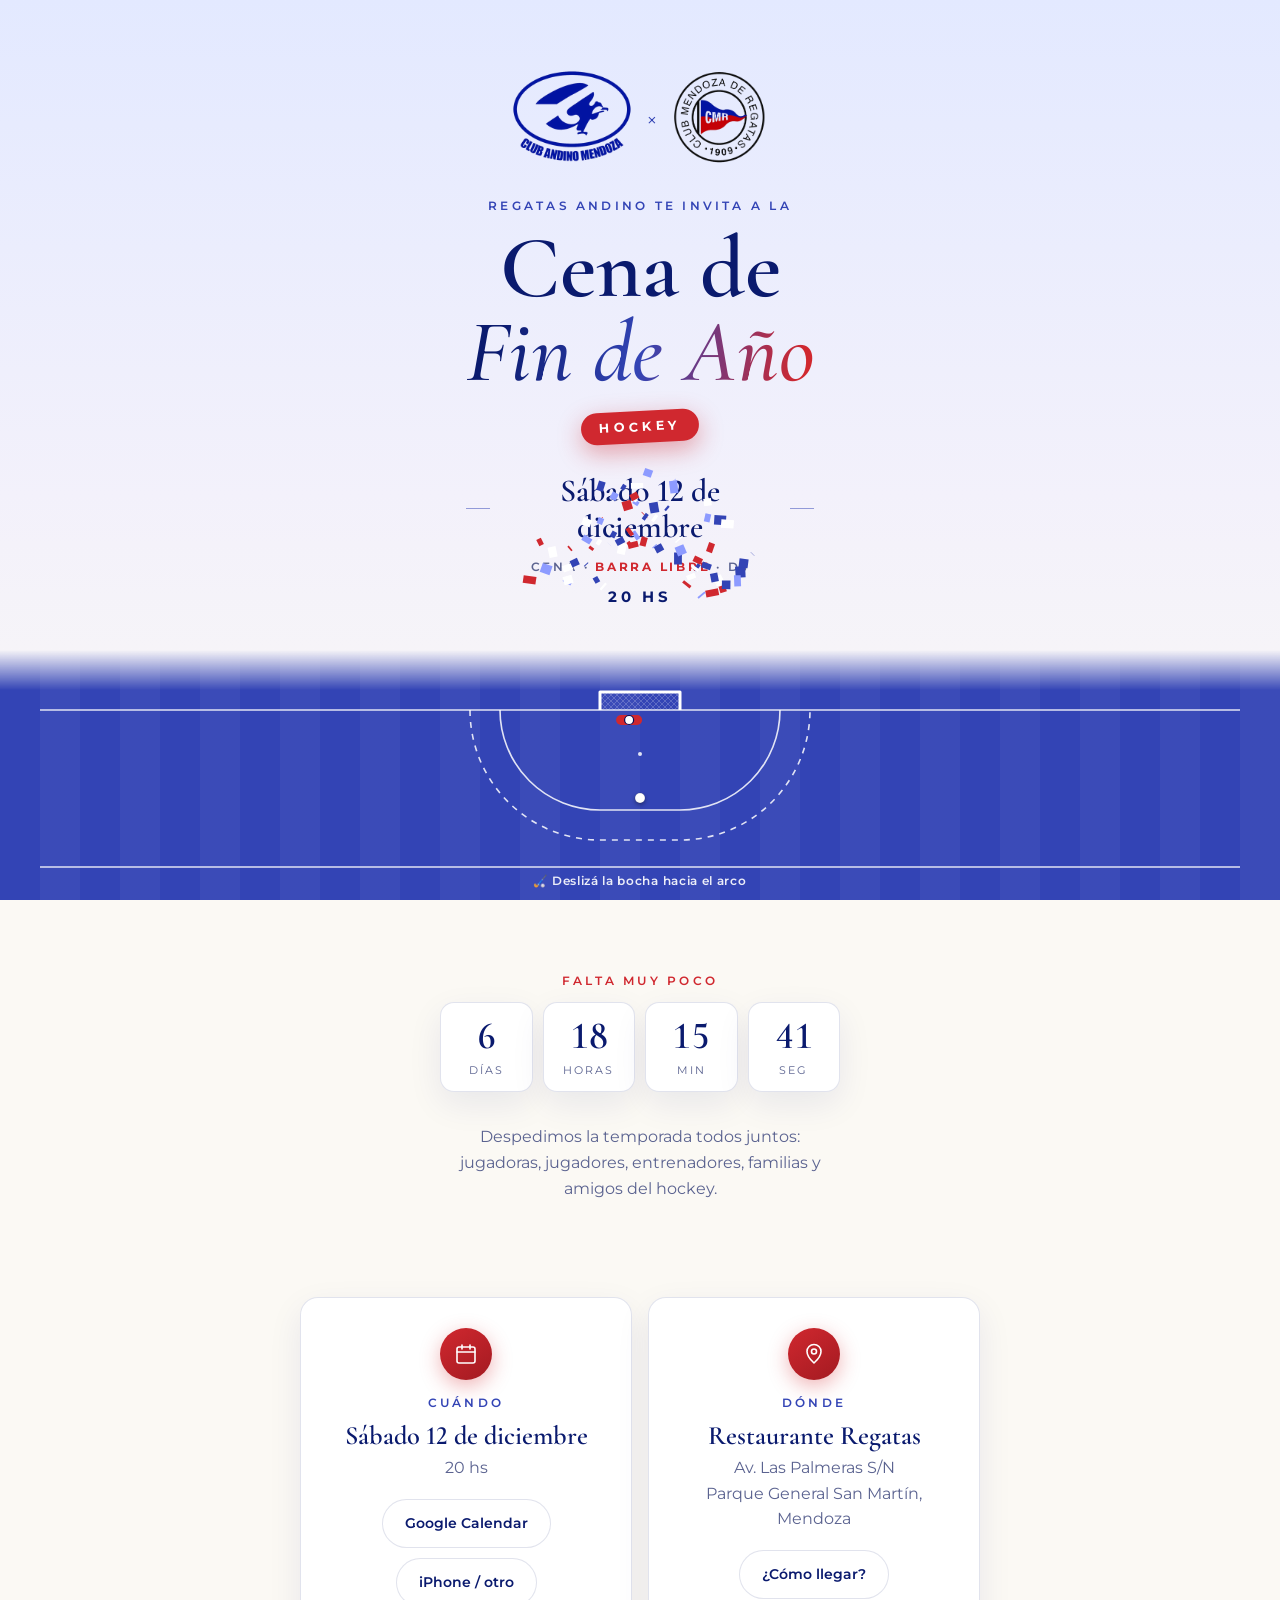
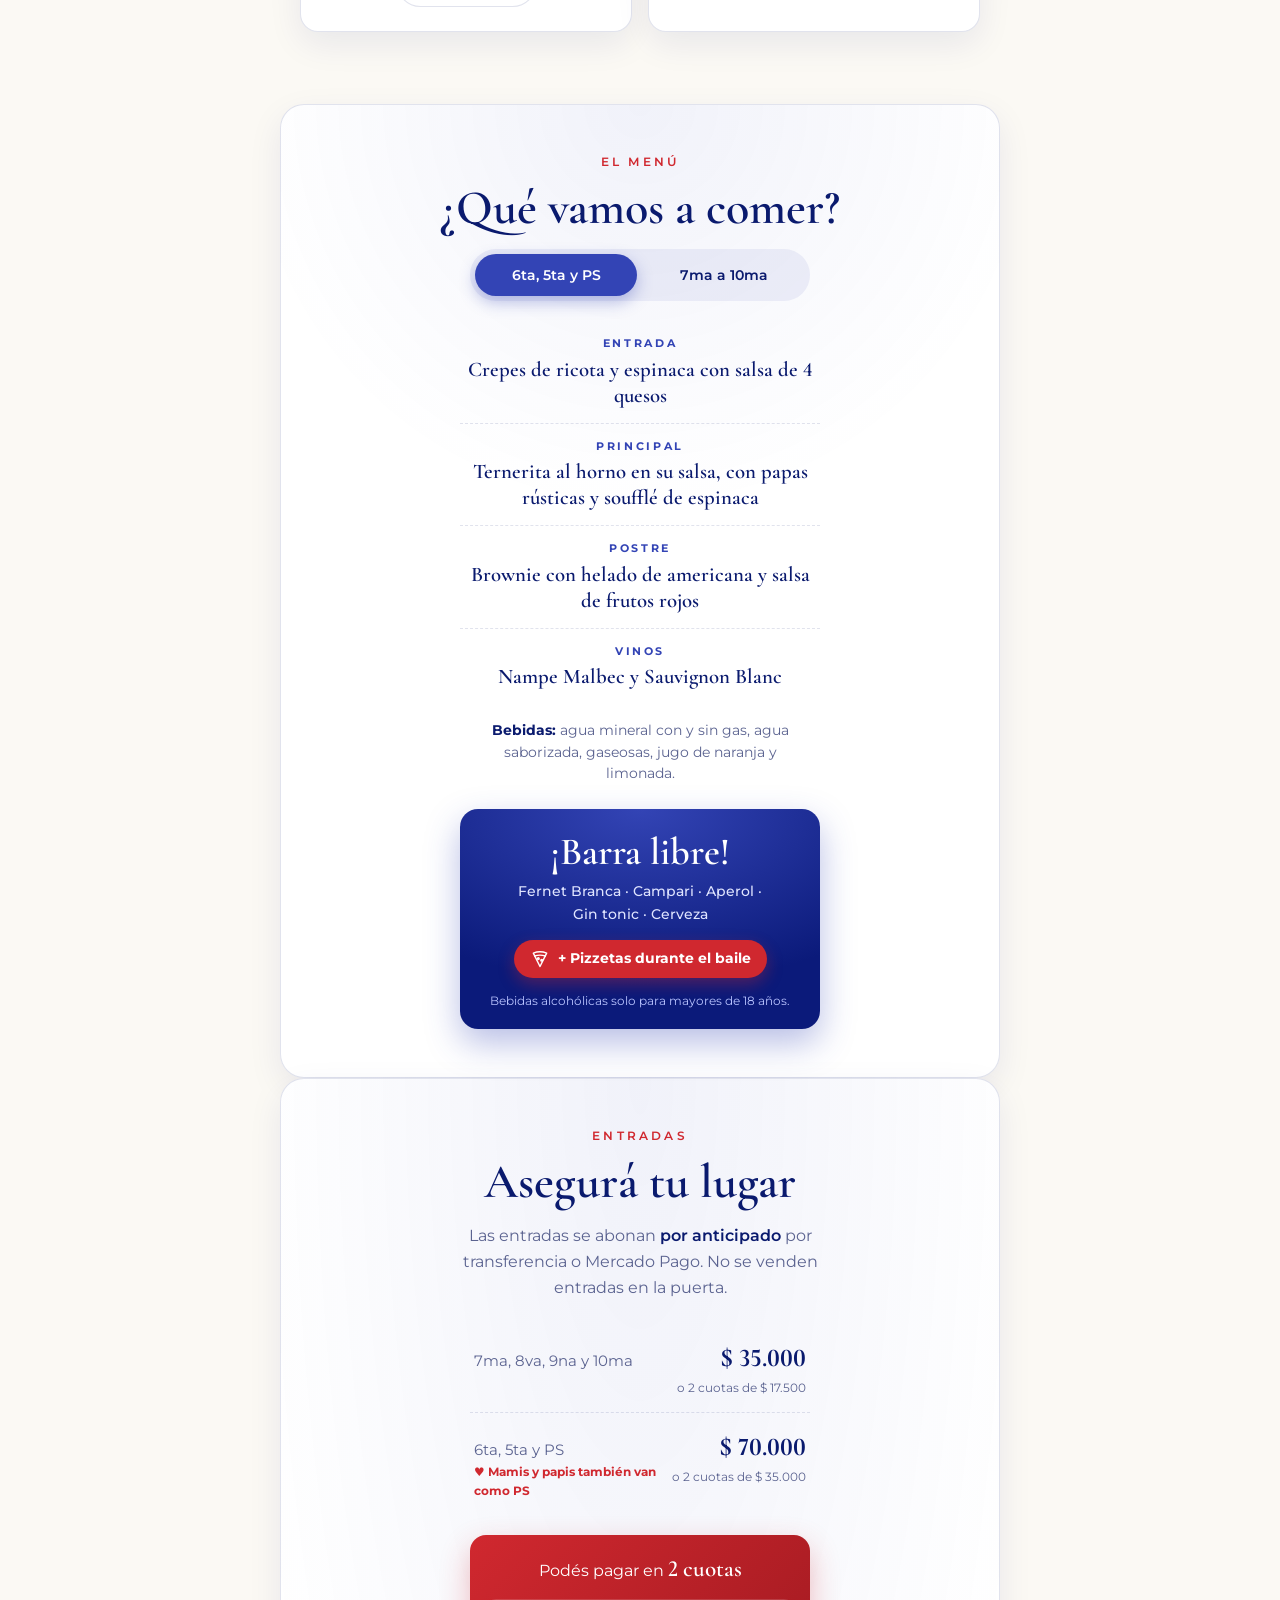
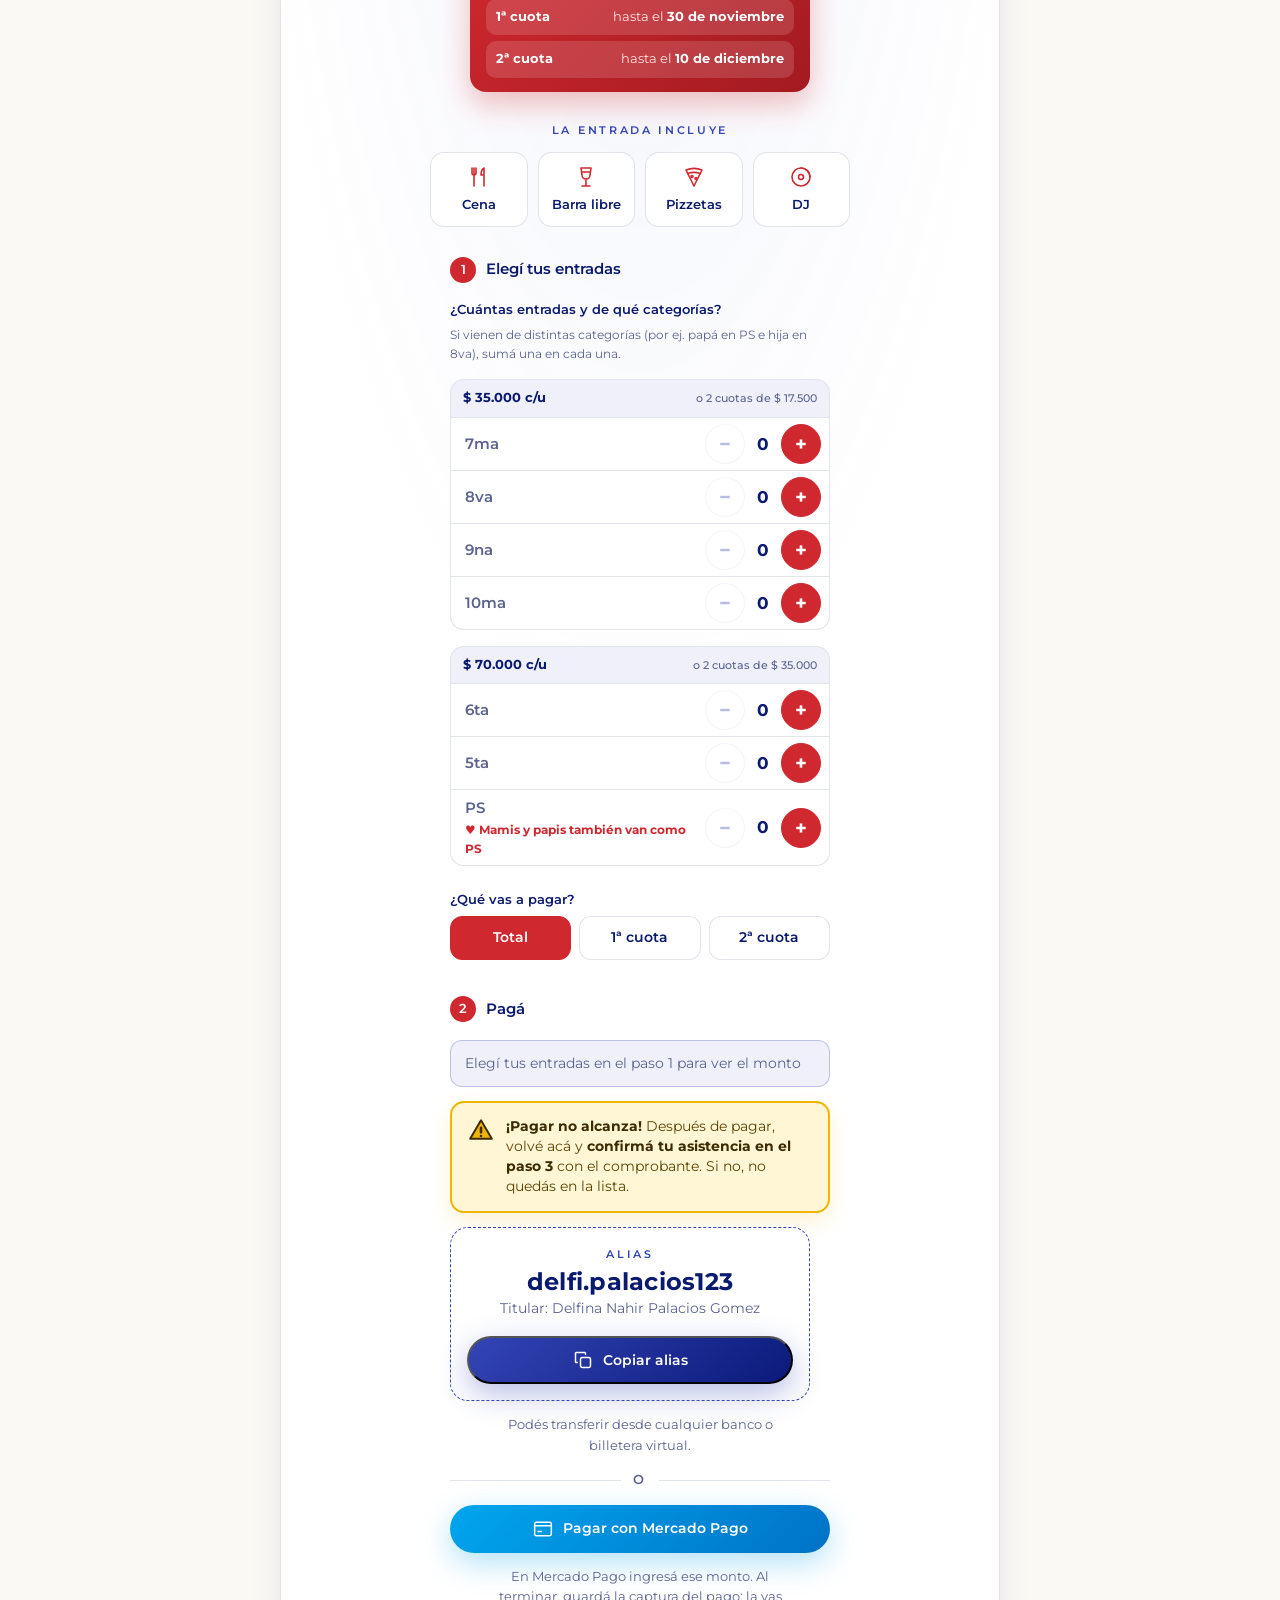
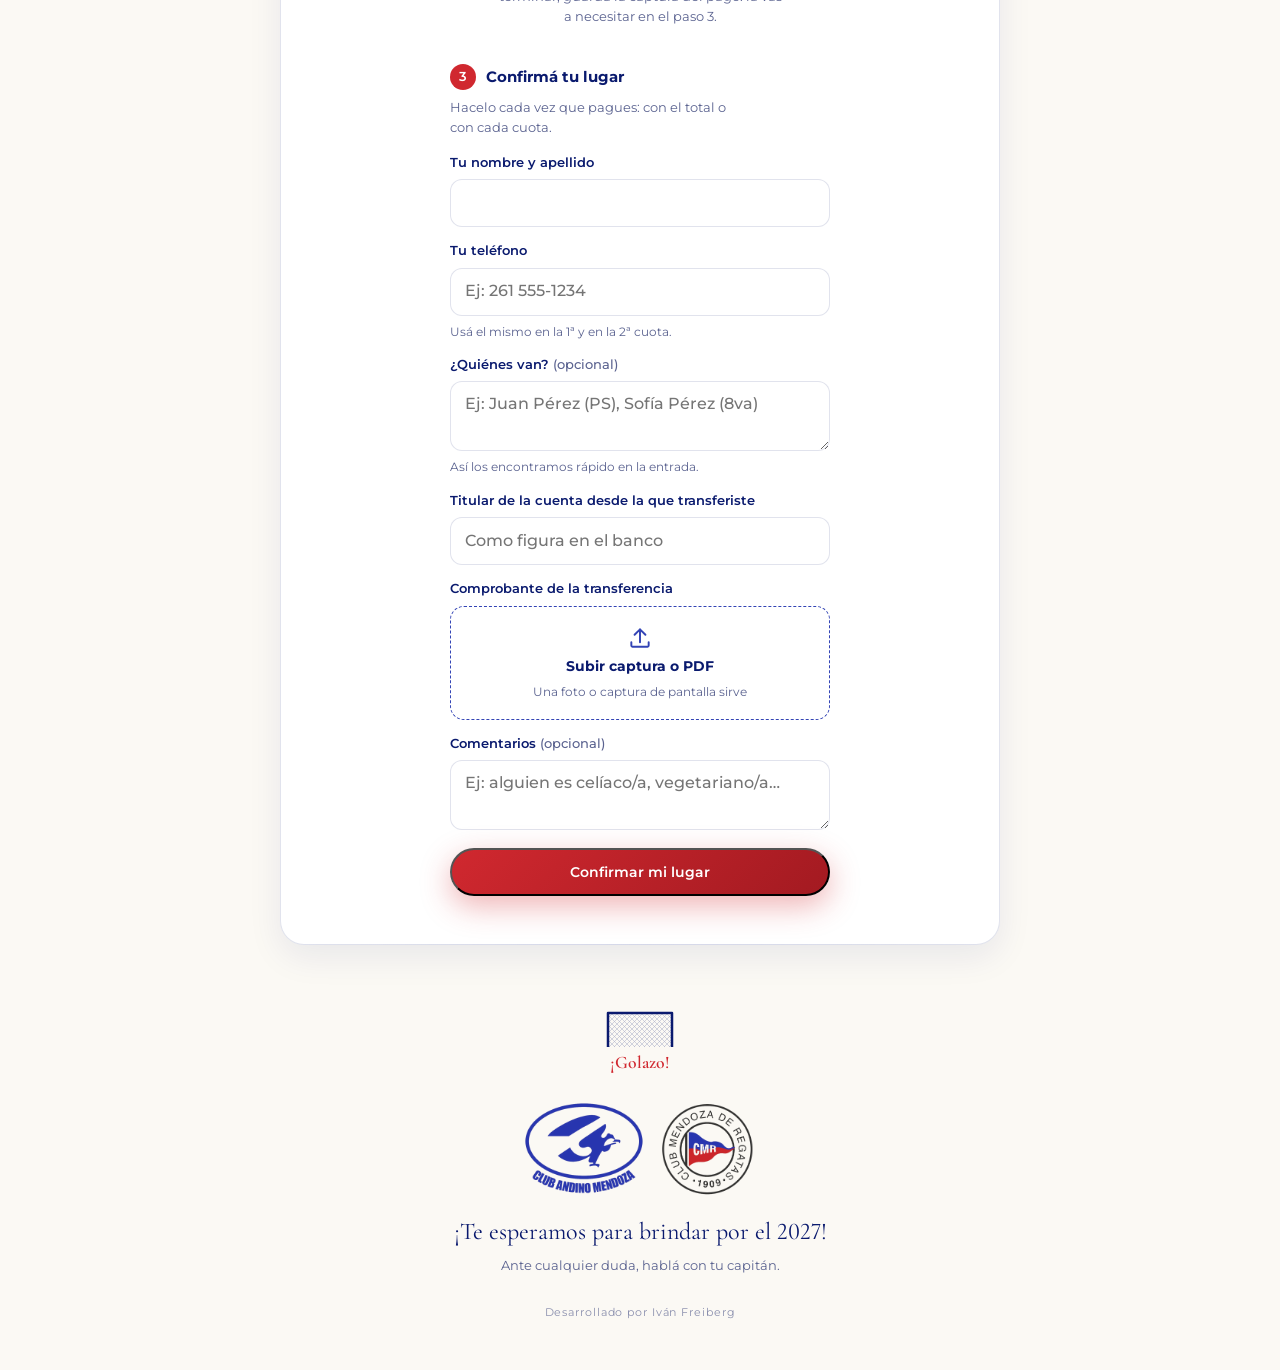
==== commit 19284a73: "Formulario: aviso del paso 2 propio para la 2ª cuota" ====
--- a/index.html
+++ b/index.html
@@ -36,7 +36,7 @@
   <link rel="preconnect" href="https://fonts.gstatic.com" crossorigin>
   <link href="https://fonts.googleapis.com/css2?family=Cormorant+Garamond:ital,wght@0,500;0,600;1,500&family=Montserrat:wght@400;500;600;700&display=swap" rel="stylesheet">
   <!-- ?v=: cambiar el número en cada cambio para que los celulares no usen la versión vieja guardada -->
-  <link rel="stylesheet" href="css/styles.css?v=7">
+  <link rel="stylesheet" href="css/styles.css?v=8">
 </head>
 <body>
 
@@ -257,7 +257,7 @@
 
         <div class="pago__aviso" role="note">
           <svg viewBox="0 0 24 24" aria-hidden="true"><path d="M12 3 2 20h20L12 3Z"/><path d="M12 10v4M12 17.5v.01" fill="none" stroke-width="2.4"/></svg>
-          <p><strong>¡Pagar no alcanza!</strong> Después de pagar, volvé acá y <strong>confirmá tu asistencia en el paso 3</strong> con el comprobante. Si no, no quedás en la lista.</p>
+          <p data-aviso-pago><strong>¡Pagar no alcanza!</strong> Después de pagar, volvé acá y <strong>confirmá tu asistencia en el paso 3</strong> con el comprobante. Si no, no quedás en la lista.</p>
         </div>
 
         <div class="pago__box">
@@ -396,6 +396,6 @@
     </div>
   </div>
 
-  <script src="js/main.js?v=7" defer></script>
+  <script src="js/main.js?v=8" defer></script>
 </body>
 </html>
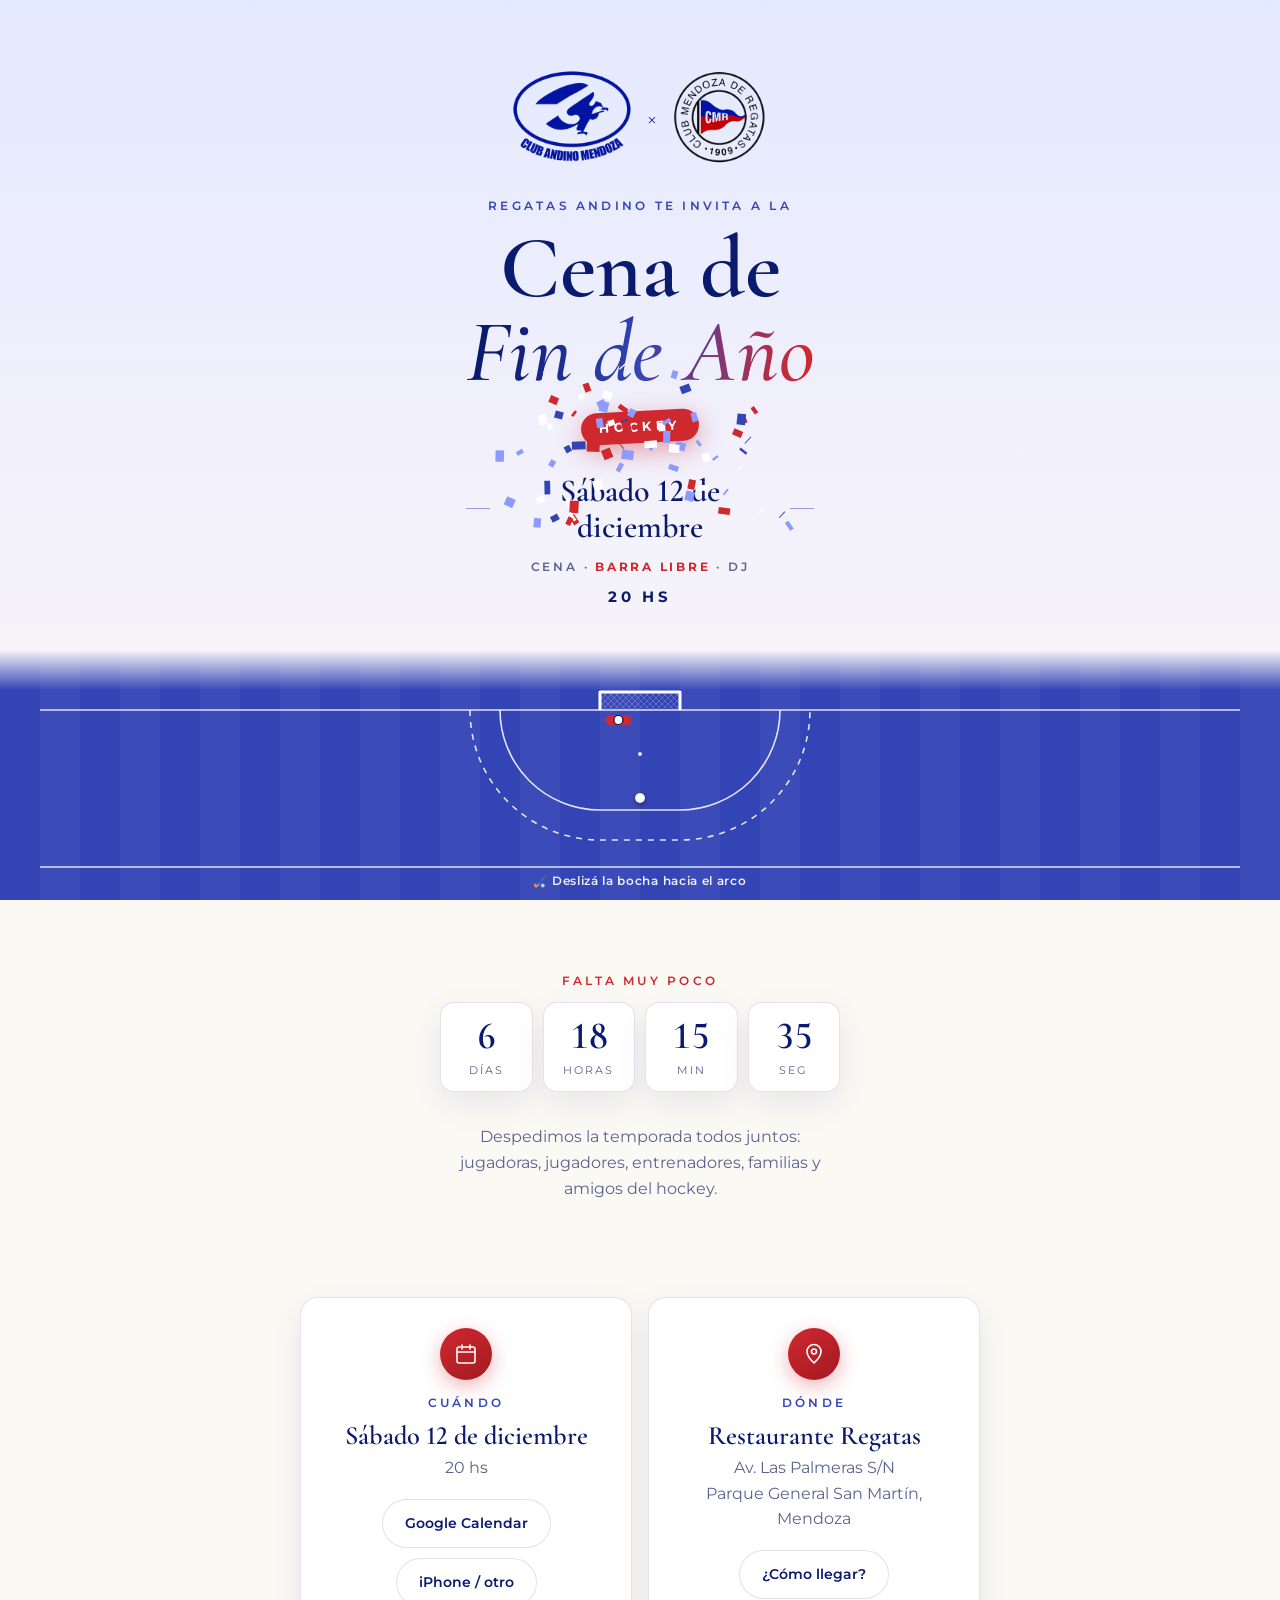
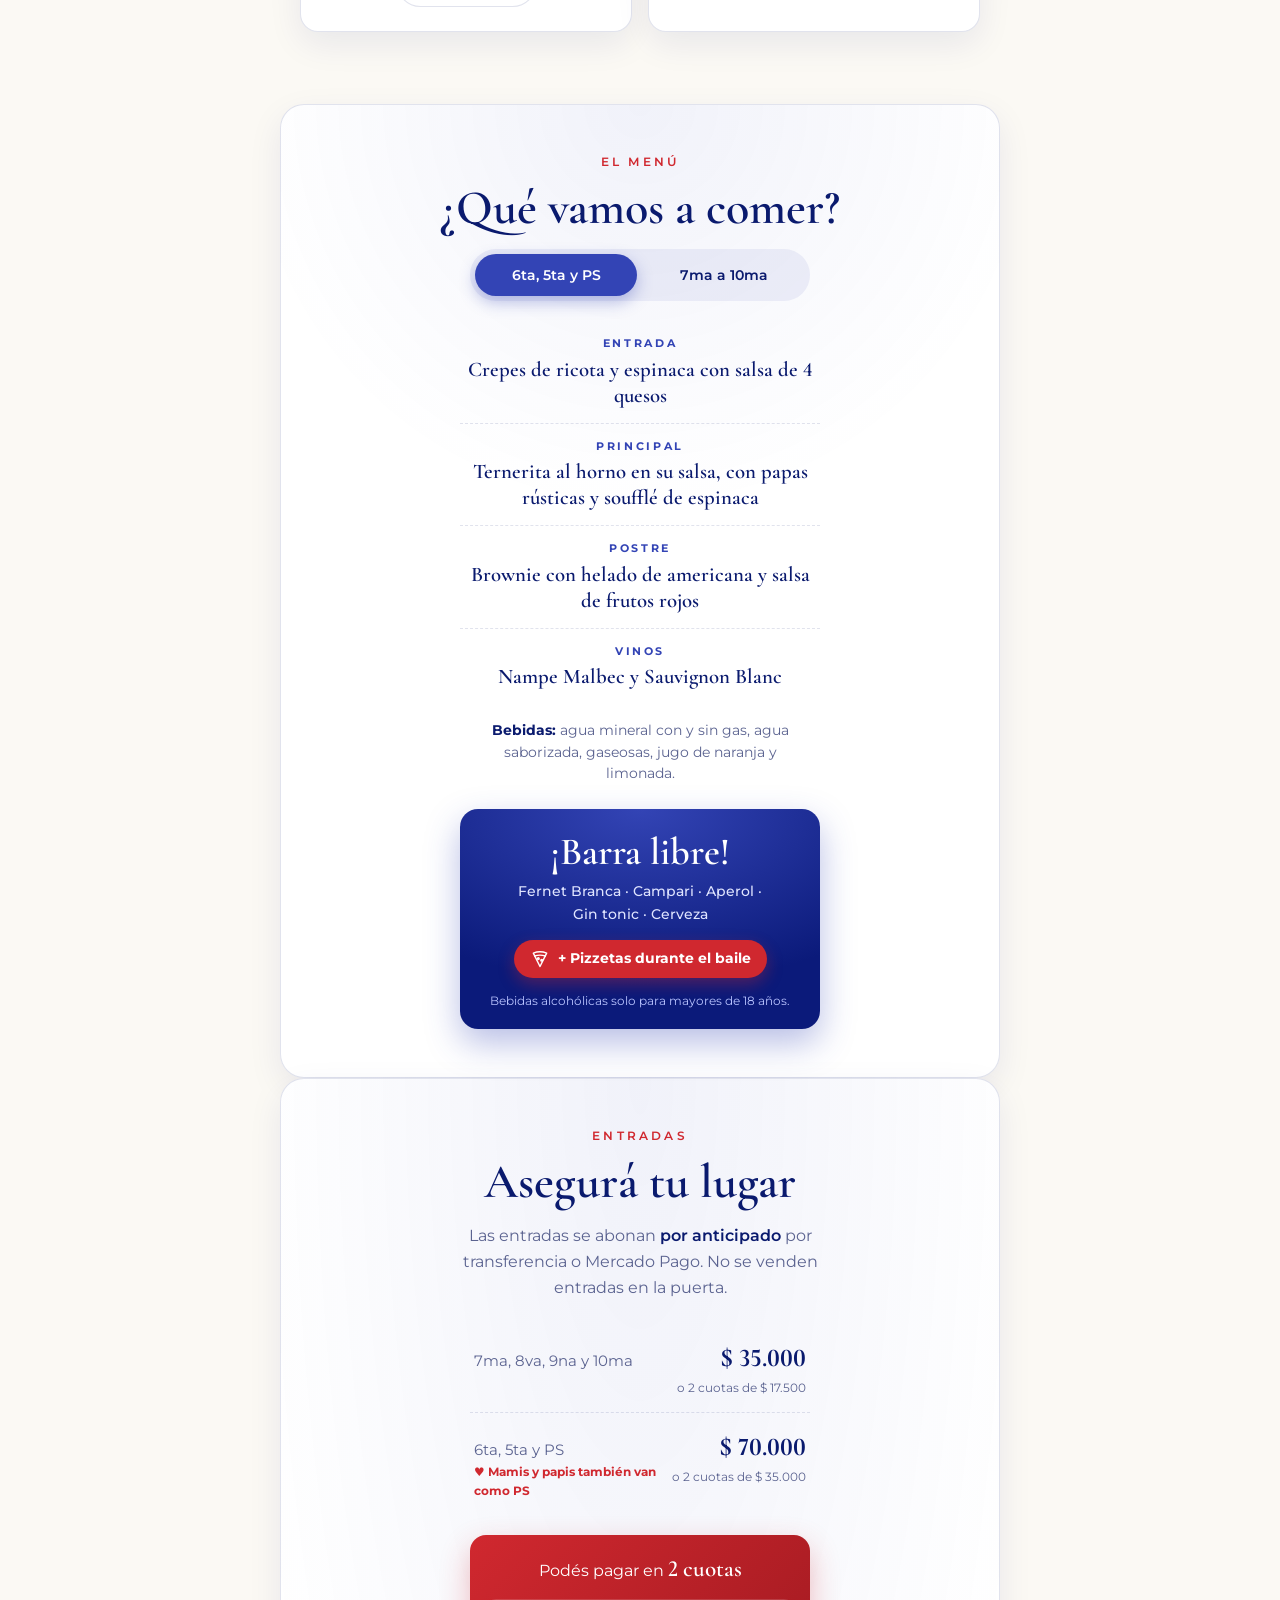
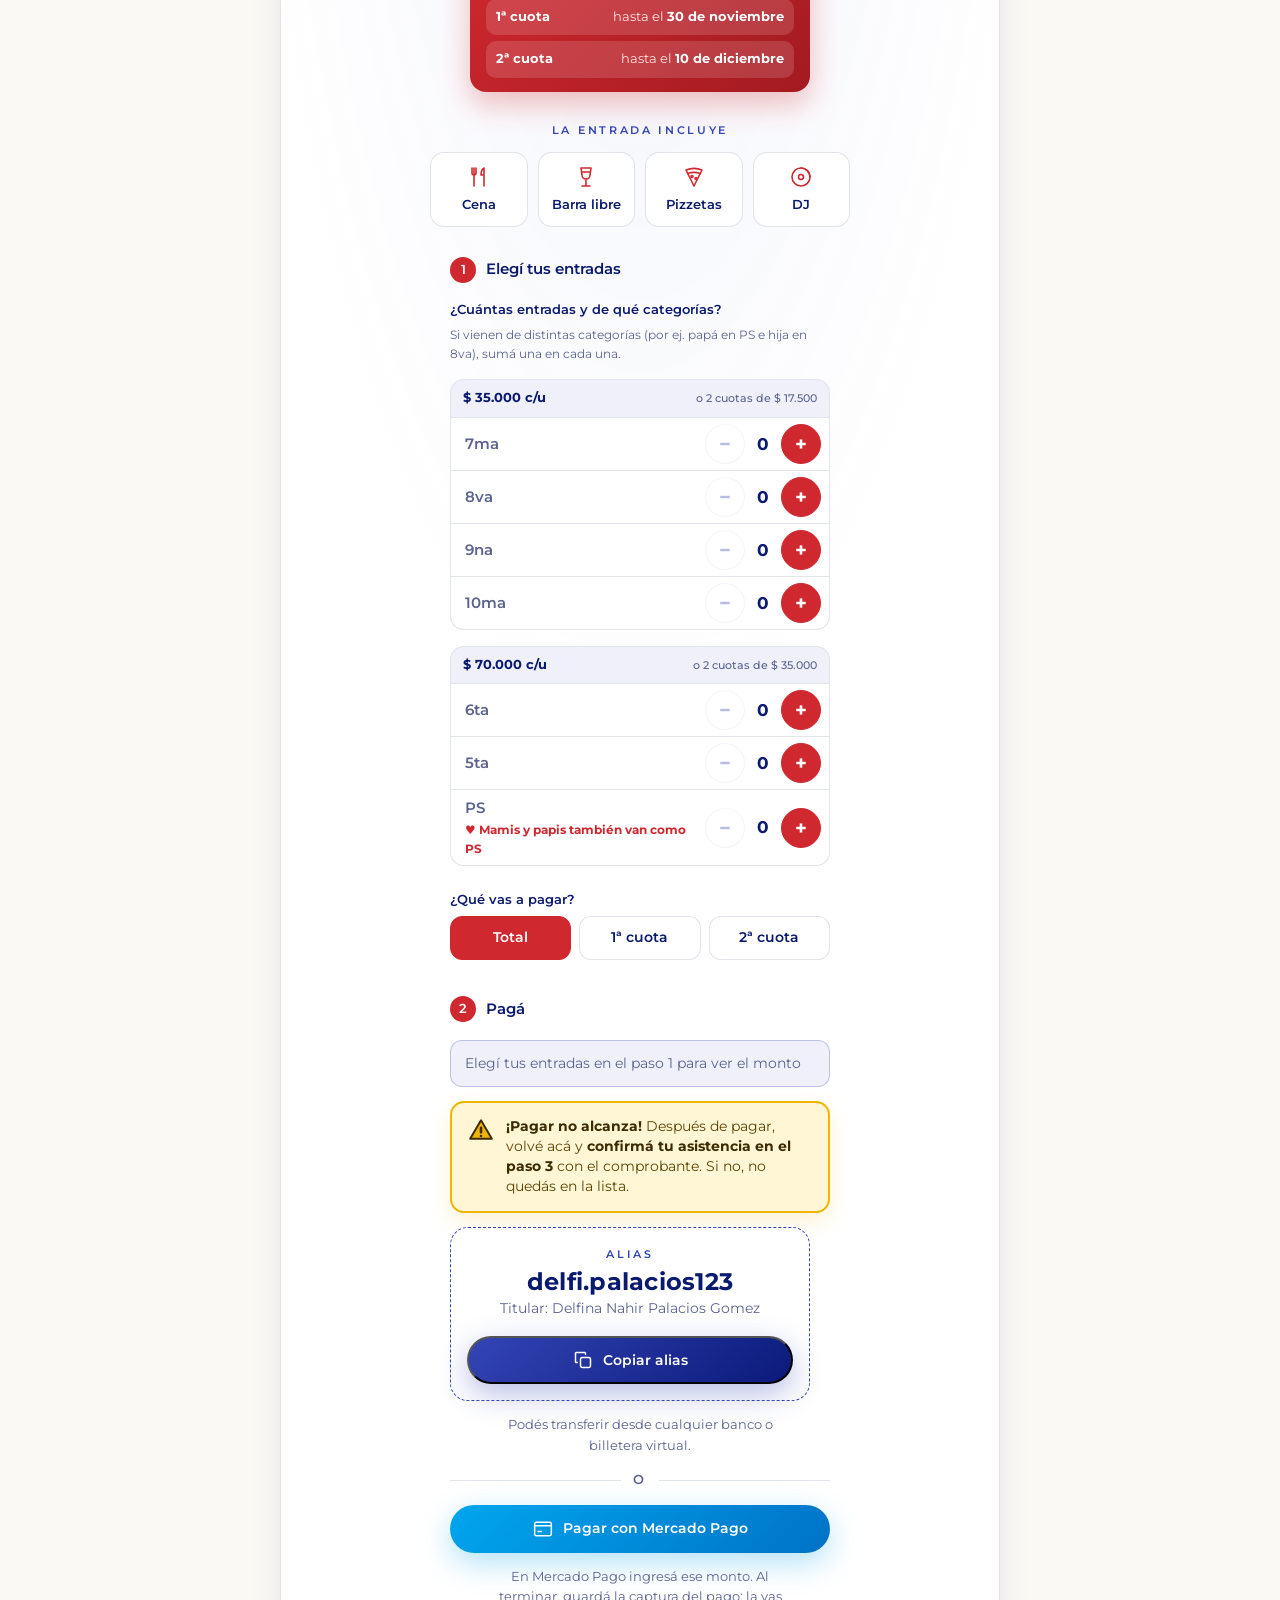
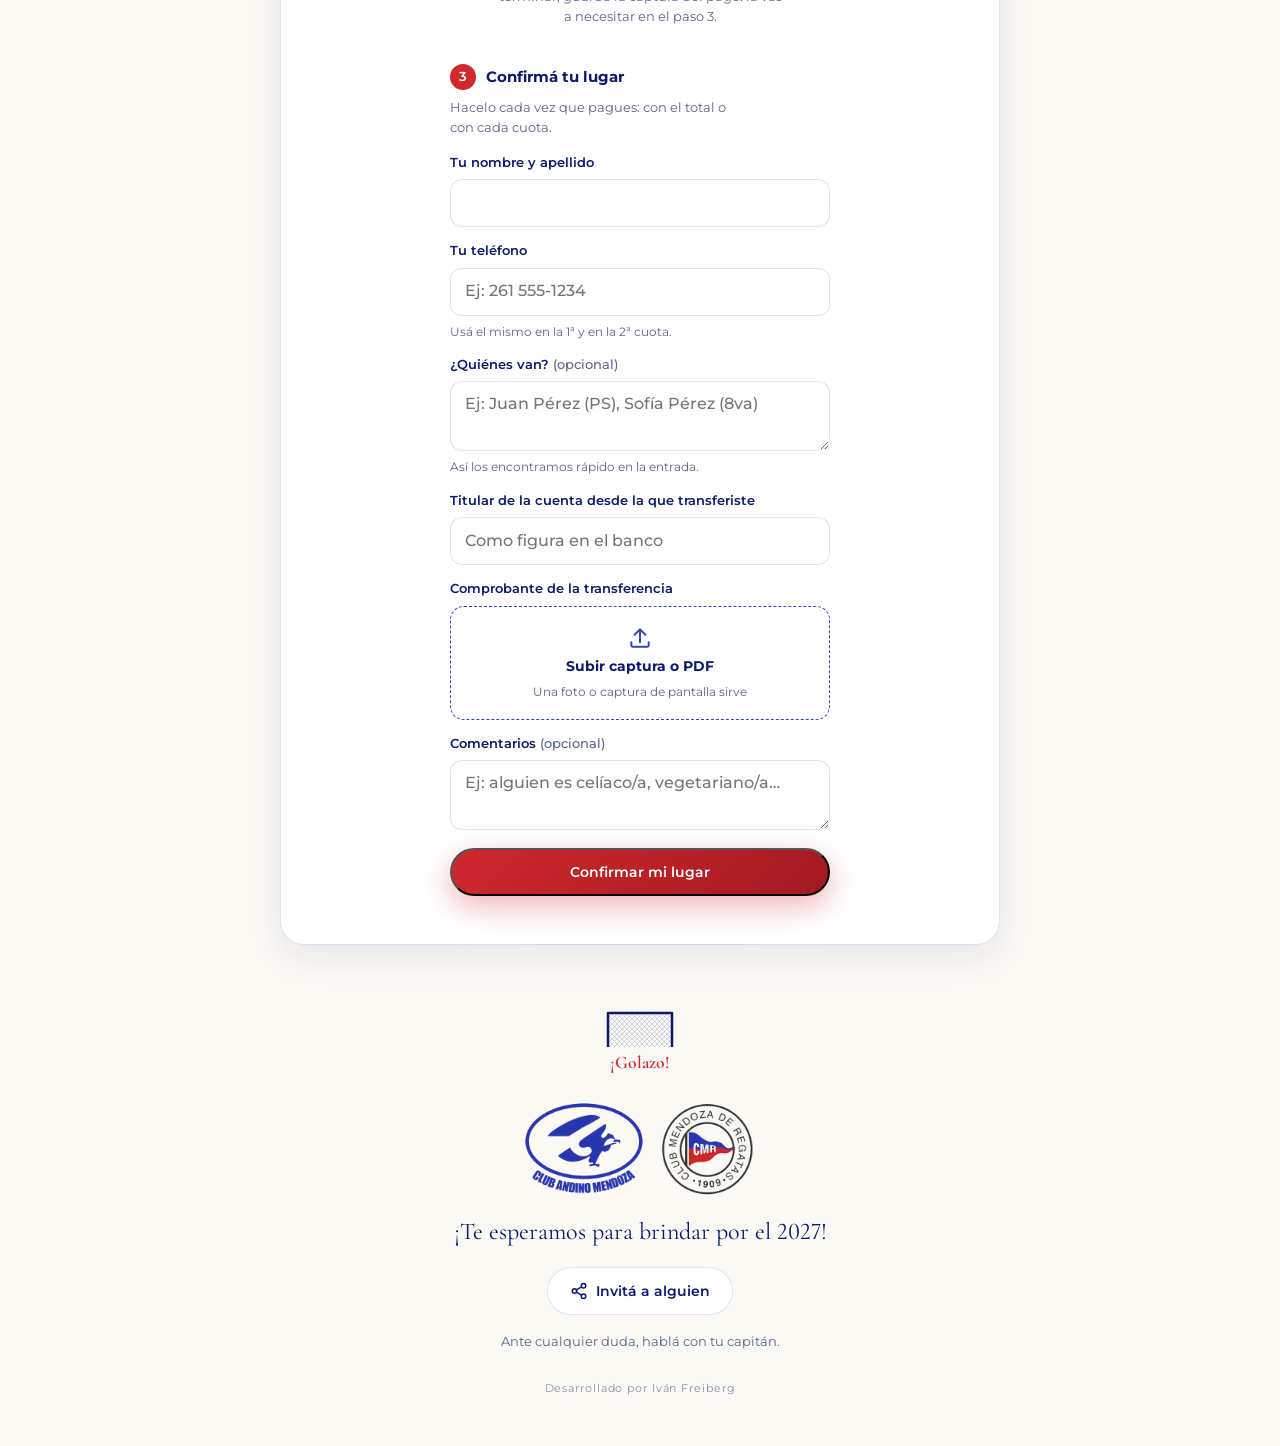
==== commit d3c04494: "Invitación: detalles interactivos y botón para compartir" ====
--- a/index.html
+++ b/index.html
@@ -36,7 +36,7 @@
   <link rel="preconnect" href="https://fonts.gstatic.com" crossorigin>
   <link href="https://fonts.googleapis.com/css2?family=Cormorant+Garamond:ital,wght@0,500;0,600;1,500&family=Montserrat:wght@400;500;600;700&display=swap" rel="stylesheet">
   <!-- ?v=: cambiar el número en cada cambio para que los celulares no usen la versión vieja guardada -->
-  <link rel="stylesheet" href="css/styles.css?v=8">
+  <link rel="stylesheet" href="css/styles.css?v=9">
 </head>
 <body>
 
@@ -360,6 +360,10 @@
       <img class="logo--color" src="img/logo-regatas-color.png" alt="Club Mendoza de Regatas" loading="lazy" width="510" height="500">
     </div>
     <p>¡Te esperamos para brindar por el 2027!</p>
+    <button class="btn btn--ghost footer__share" type="button" data-compartir>
+      <svg viewBox="0 0 24 24" aria-hidden="true"><circle cx="18" cy="5" r="3"/><circle cx="6" cy="12" r="3"/><circle cx="18" cy="19" r="3"/><path d="M8.6 13.5l6.8 4M15.4 6.5l-6.8 4"/></svg>
+      Invitá a alguien
+    </button>
     <p class="footer__small">Ante cualquier duda, hablá con tu capitán.</p>
     <p class="footer__credit">Desarrollado por Iván Freiberg</p>
   </footer>
@@ -396,6 +400,6 @@
     </div>
   </div>
 
-  <script src="js/main.js?v=8" defer></script>
+  <script src="js/main.js?v=9" defer></script>
 </body>
 </html>
--- a/css/styles.css
+++ b/css/styles.css
@@ -1017,6 +1017,29 @@
 }
 .footer__goal.is-gol .footer__goal-txt { opacity: 1; }
 
+/* ---------- Detalles interactivos ---------- */
+/* Números de la cuenta regresiva */
+.countdown strong.is-tick { animation: tick .35s cubic-bezier(.3,.7,.3,1); }
+@keyframes tick { 0% { opacity: .2; transform: translateY(-.35em); } 100% { opacity: 1; transform: none; } }
+
+/* Platos que entran de a uno al cambiar de pestaña */
+.menu__panel.is-entrando .platos > div { animation: rise .45s cubic-bezier(.2,.7,.2,1) both; }
+.menu__panel.is-entrando .platos > div:nth-child(2) { animation-delay: .07s; }
+.menu__panel.is-entrando .platos > div:nth-child(3) { animation-delay: .14s; }
+.menu__panel.is-entrando .platos > div:nth-child(4) { animation-delay: .21s; }
+
+/* Logos de la portada: se pueden tocar */
+.hero .logos { cursor: pointer; -webkit-tap-highlight-color: transparent; }
+.hero .logos.is-salto img { animation: salto .55s cubic-bezier(.3,.7,.3,1); }
+.hero .logos.is-salto img:last-of-type { animation-delay: .08s; }
+.hero .logos.is-salto .logos__x { display: inline-block; animation: giro .55s ease-out; }
+@keyframes salto { 0%, 100% { transform: none; } 40% { transform: translateY(-14px) rotate(-4deg); } 70% { transform: translateY(2px); } }
+@keyframes giro { to { transform: rotate(360deg); } }
+
+/* Botón compartir del pie */
+.footer__share { display: inline-flex; width: auto; gap: 8px; margin: .75rem 0 1rem; padding-inline: 22px; }
+.footer__share svg { width: 18px; height: 18px; fill: none; stroke: currentColor; stroke-width: 2; stroke-linecap: round; }
+
 /* ---------- Animaciones ---------- */
 .reveal { opacity: 0; transform: translateY(24px); transition: opacity .8s ease, transform .8s cubic-bezier(.2,.7,.2,1); }
 .reveal.is-in { opacity: 1; transform: none; }
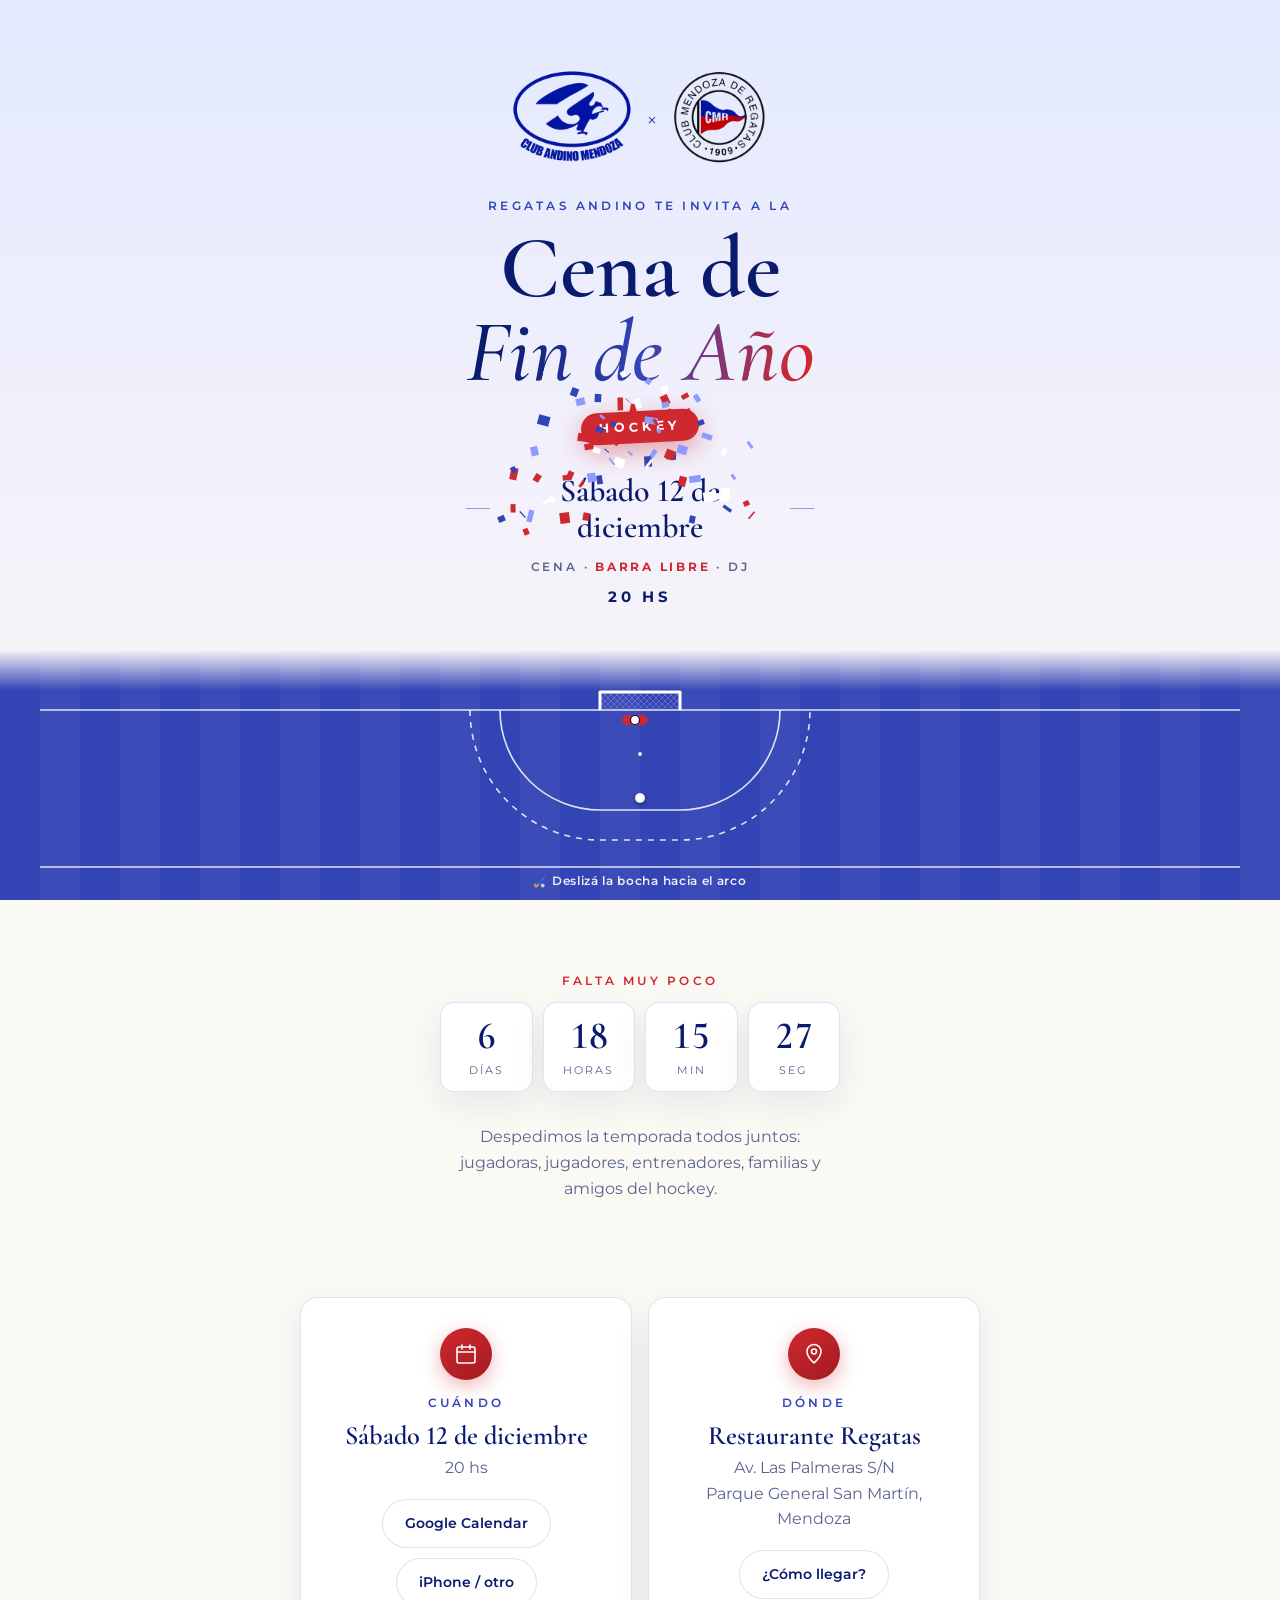
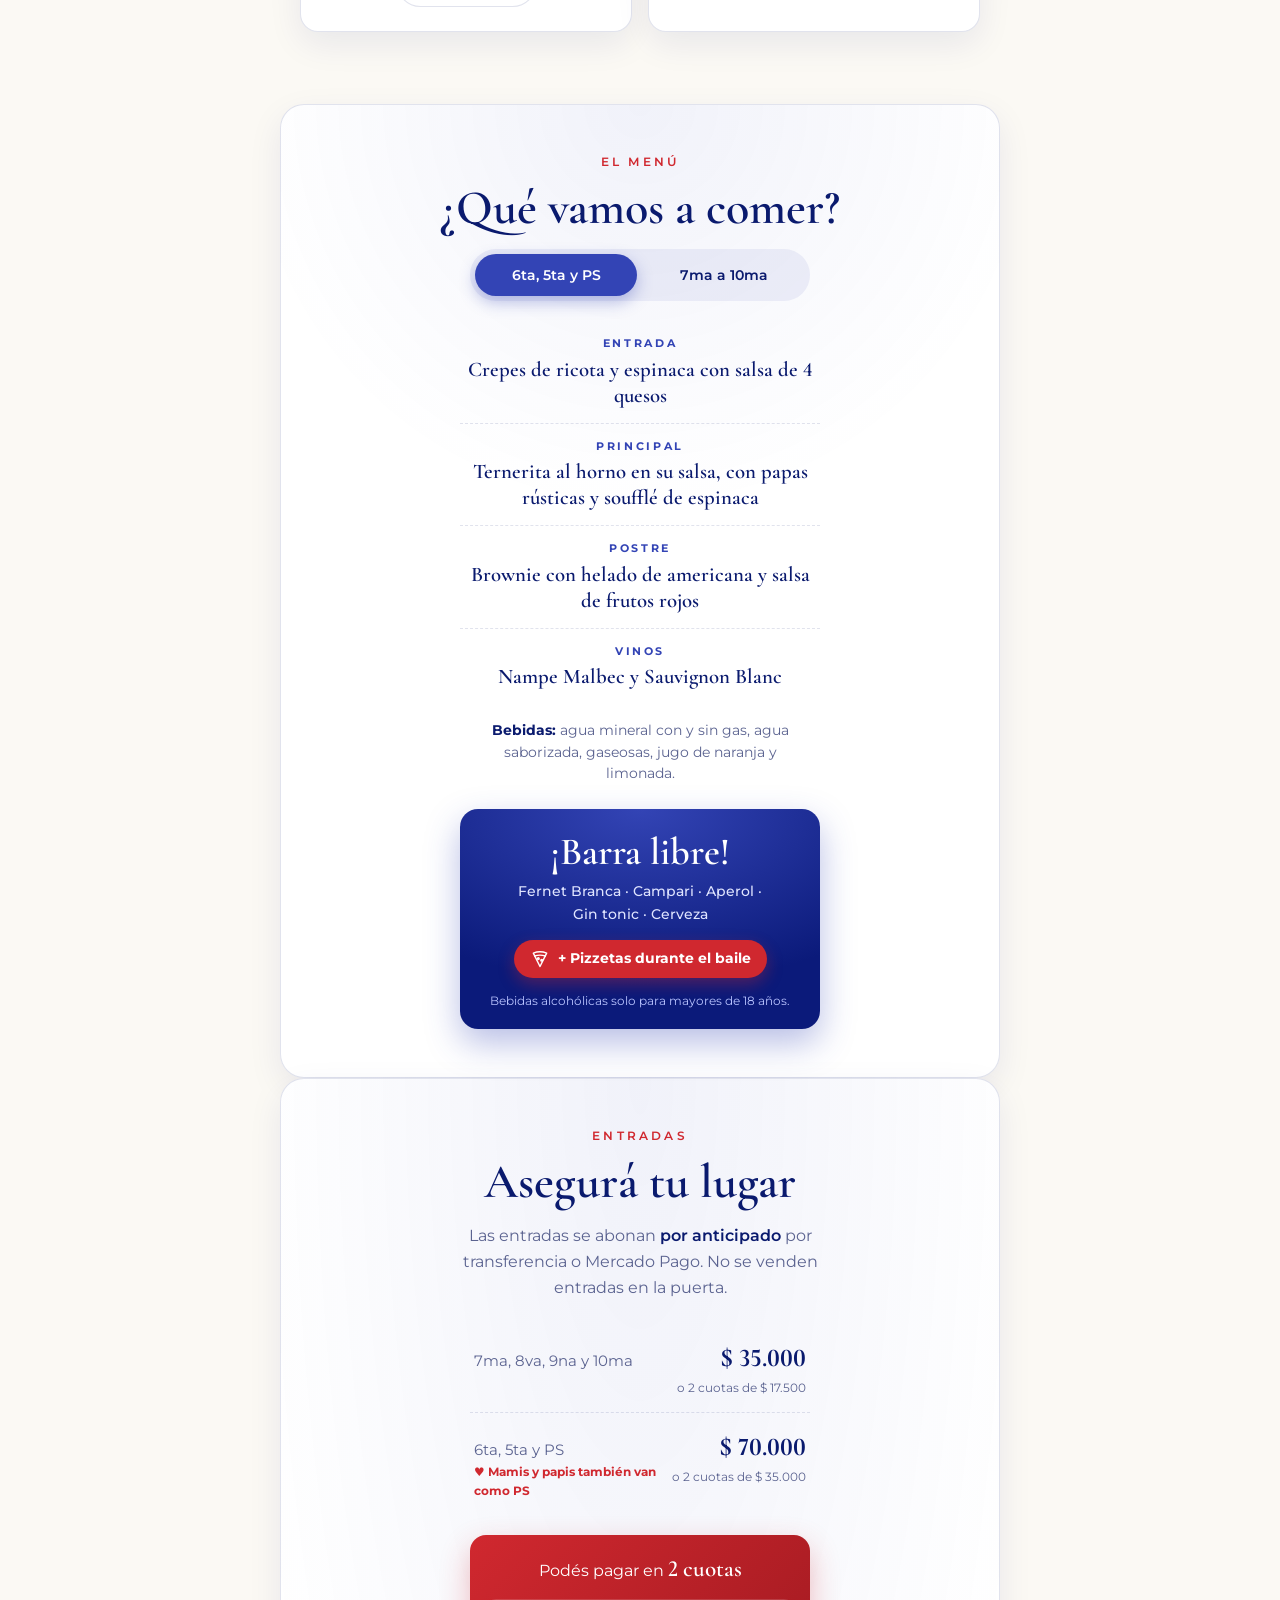
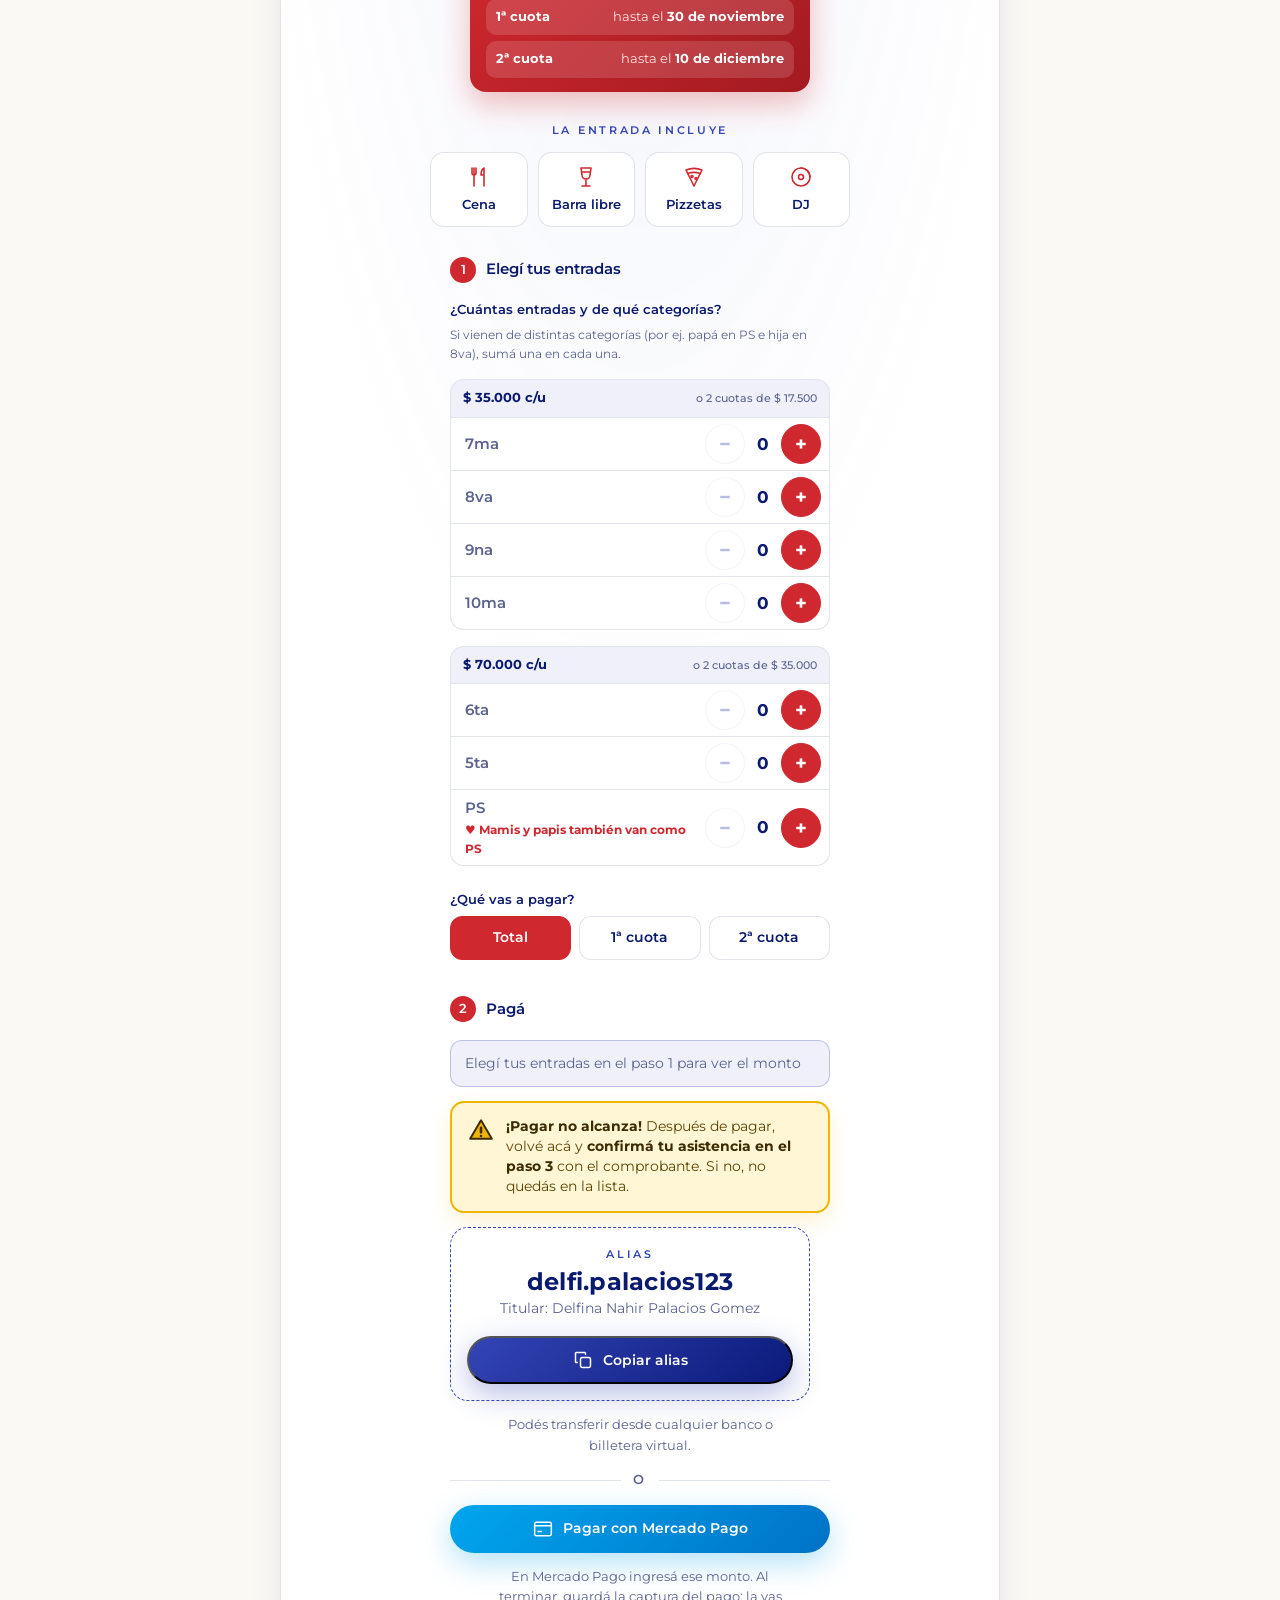
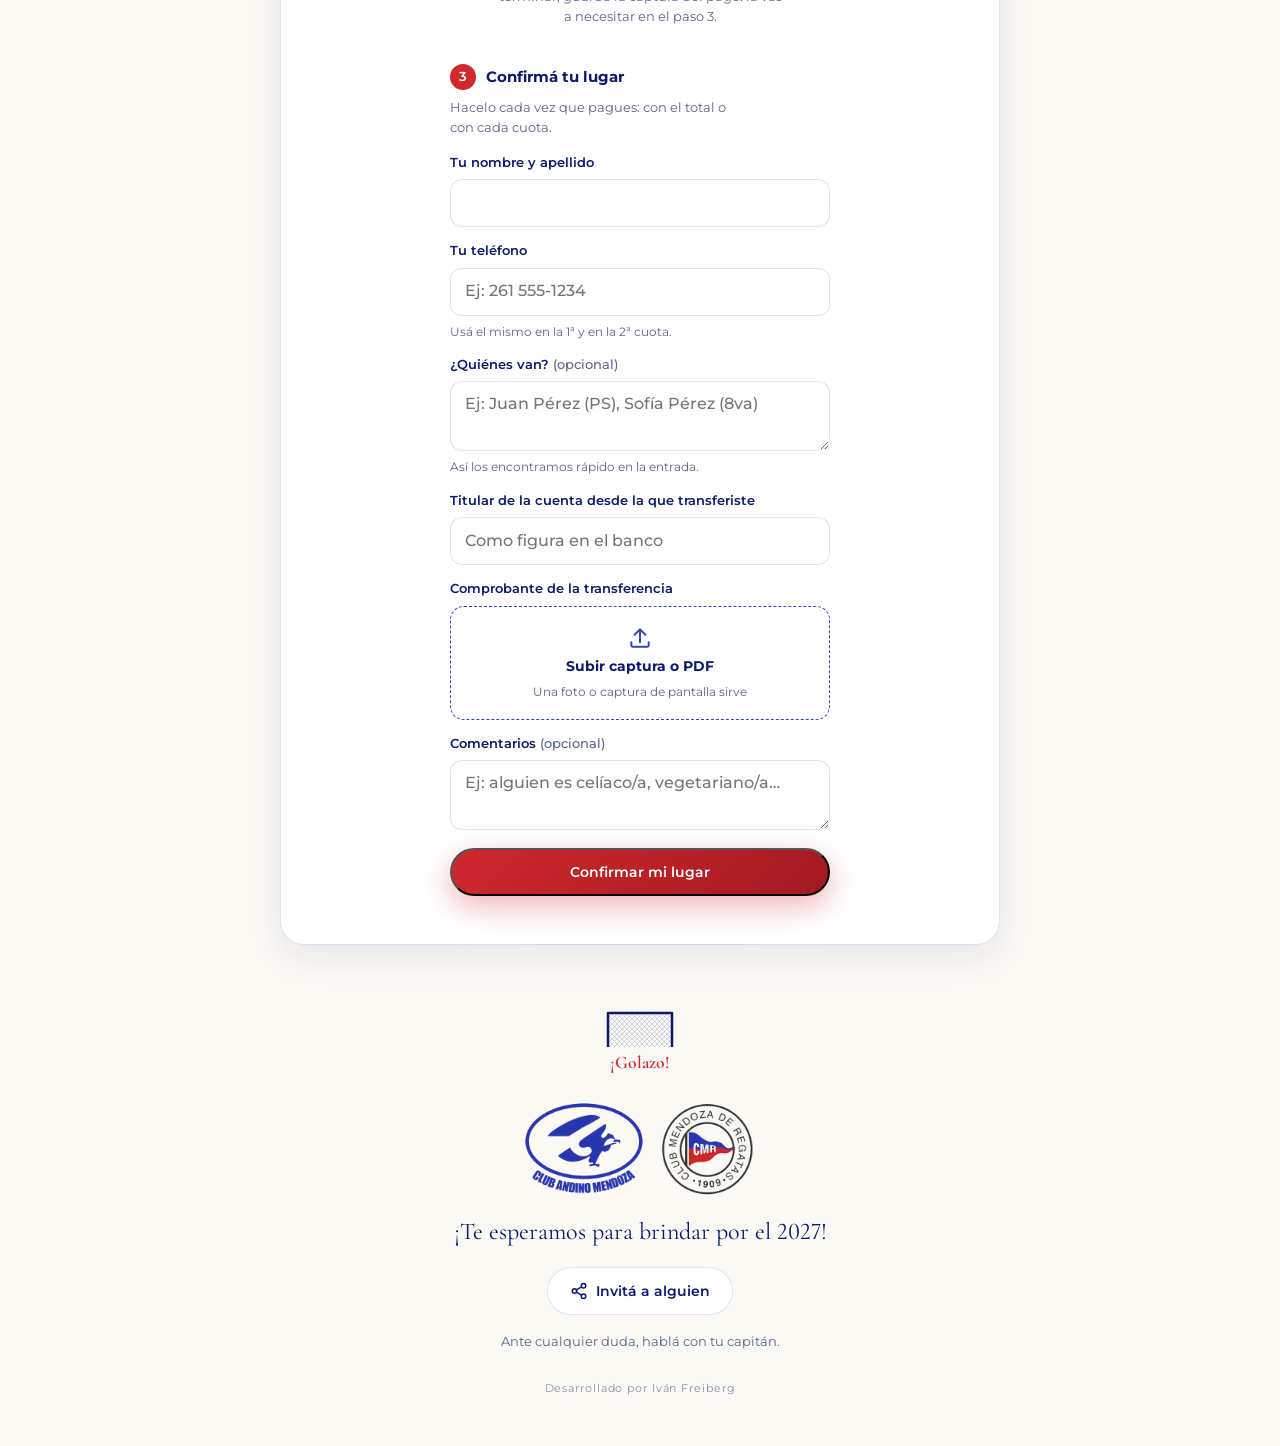
==== commit 7778cba1: "Invitación: aviso del día de la cena y cuenta regresiva como antes" ====
--- a/index.html
+++ b/index.html
@@ -36,7 +36,7 @@
   <link rel="preconnect" href="https://fonts.gstatic.com" crossorigin>
   <link href="https://fonts.googleapis.com/css2?family=Cormorant+Garamond:ital,wght@0,500;0,600;1,500&family=Montserrat:wght@400;500;600;700&display=swap" rel="stylesheet">
   <!-- ?v=: cambiar el número en cada cambio para que los celulares no usen la versión vieja guardada -->
-  <link rel="stylesheet" href="css/styles.css?v=9">
+  <link rel="stylesheet" href="css/styles.css?v=10">
 </head>
 <body>
 
@@ -59,6 +59,16 @@
       <p class="hero__date">Sábado 12 de diciembre</p>
       <p class="hero__extras">Cena · <strong>Barra libre</strong> · DJ</p>
       <p class="hero__hora" data-hora>20 hs</p>
+
+      <!-- Solo aparece el día de la cena (lo maneja js/main.js) -->
+      <div class="hoy" data-hoy hidden>
+        <p class="hoy__titulo" data-hoy-titulo>¡Hoy es la cena! 🏑</p>
+        <p class="hoy__txt" data-hoy-txt>Te esperamos a las 20 hs en el Restaurante Regatas.</p>
+        <div class="hoy__acciones">
+          <a class="btn btn--primary" data-link="maps" target="_blank" rel="noopener">Cómo llegar</a>
+          <a class="btn btn--ghost" href="#menu">Ver el menú</a>
+        </div>
+      </div>
     </div>
 
     <!-- Cancha de hockey vista desde arriba: mini juego de tiro al arco -->
@@ -400,6 +410,6 @@
     </div>
   </div>
 
-  <script src="js/main.js?v=9" defer></script>
+  <script src="js/main.js?v=10" defer></script>
 </body>
 </html>
--- a/css/styles.css
+++ b/css/styles.css
@@ -1018,10 +1018,6 @@
 .footer__goal.is-gol .footer__goal-txt { opacity: 1; }
 
 /* ---------- Detalles interactivos ---------- */
-/* Números de la cuenta regresiva */
-.countdown strong.is-tick { animation: tick .35s cubic-bezier(.3,.7,.3,1); }
-@keyframes tick { 0% { opacity: .2; transform: translateY(-.35em); } 100% { opacity: 1; transform: none; } }
-
 /* Platos que entran de a uno al cambiar de pestaña */
 .menu__panel.is-entrando .platos > div { animation: rise .45s cubic-bezier(.2,.7,.2,1) both; }
 .menu__panel.is-entrando .platos > div:nth-child(2) { animation-delay: .07s; }
@@ -1036,6 +1032,25 @@
 @keyframes salto { 0%, 100% { transform: none; } 40% { transform: translateY(-14px) rotate(-4deg); } 70% { transform: translateY(2px); } }
 @keyframes giro { to { transform: rotate(360deg); } }
 
+/* Aviso del día de la cena (portada) */
+.hoy {
+  margin: 1.6rem auto 0;
+  max-width: 340px;
+  padding: 20px 18px 18px;
+  border: 1px solid var(--line);
+  border-radius: var(--radius);
+  background:
+    radial-gradient(90% 80% at 50% 0%, rgba(208, 40, 47, .12), transparent 70%),
+    var(--panel);
+  box-shadow: var(--panel-shadow);
+  animation: pop .5s ease-out .6s both;
+}
+.hoy[hidden] { display: none; }
+.hoy__titulo { margin: 0; font-family: var(--font-display); font-size: 1.9rem; font-weight: 600; line-height: 1.05; color: var(--secondary); }
+.hoy__txt { margin: .4rem 0 1rem; font-size: .9rem; color: var(--text); }
+.hoy__acciones { display: grid; gap: 8px; }
+.hoy__acciones .btn { max-width: none; min-height: 44px; }
+
 /* Botón compartir del pie */
 .footer__share { display: inline-flex; width: auto; gap: 8px; margin: .75rem 0 1rem; padding-inline: 22px; }
 .footer__share svg { width: 18px; height: 18px; fill: none; stroke: currentColor; stroke-width: 2; stroke-linecap: round; }
